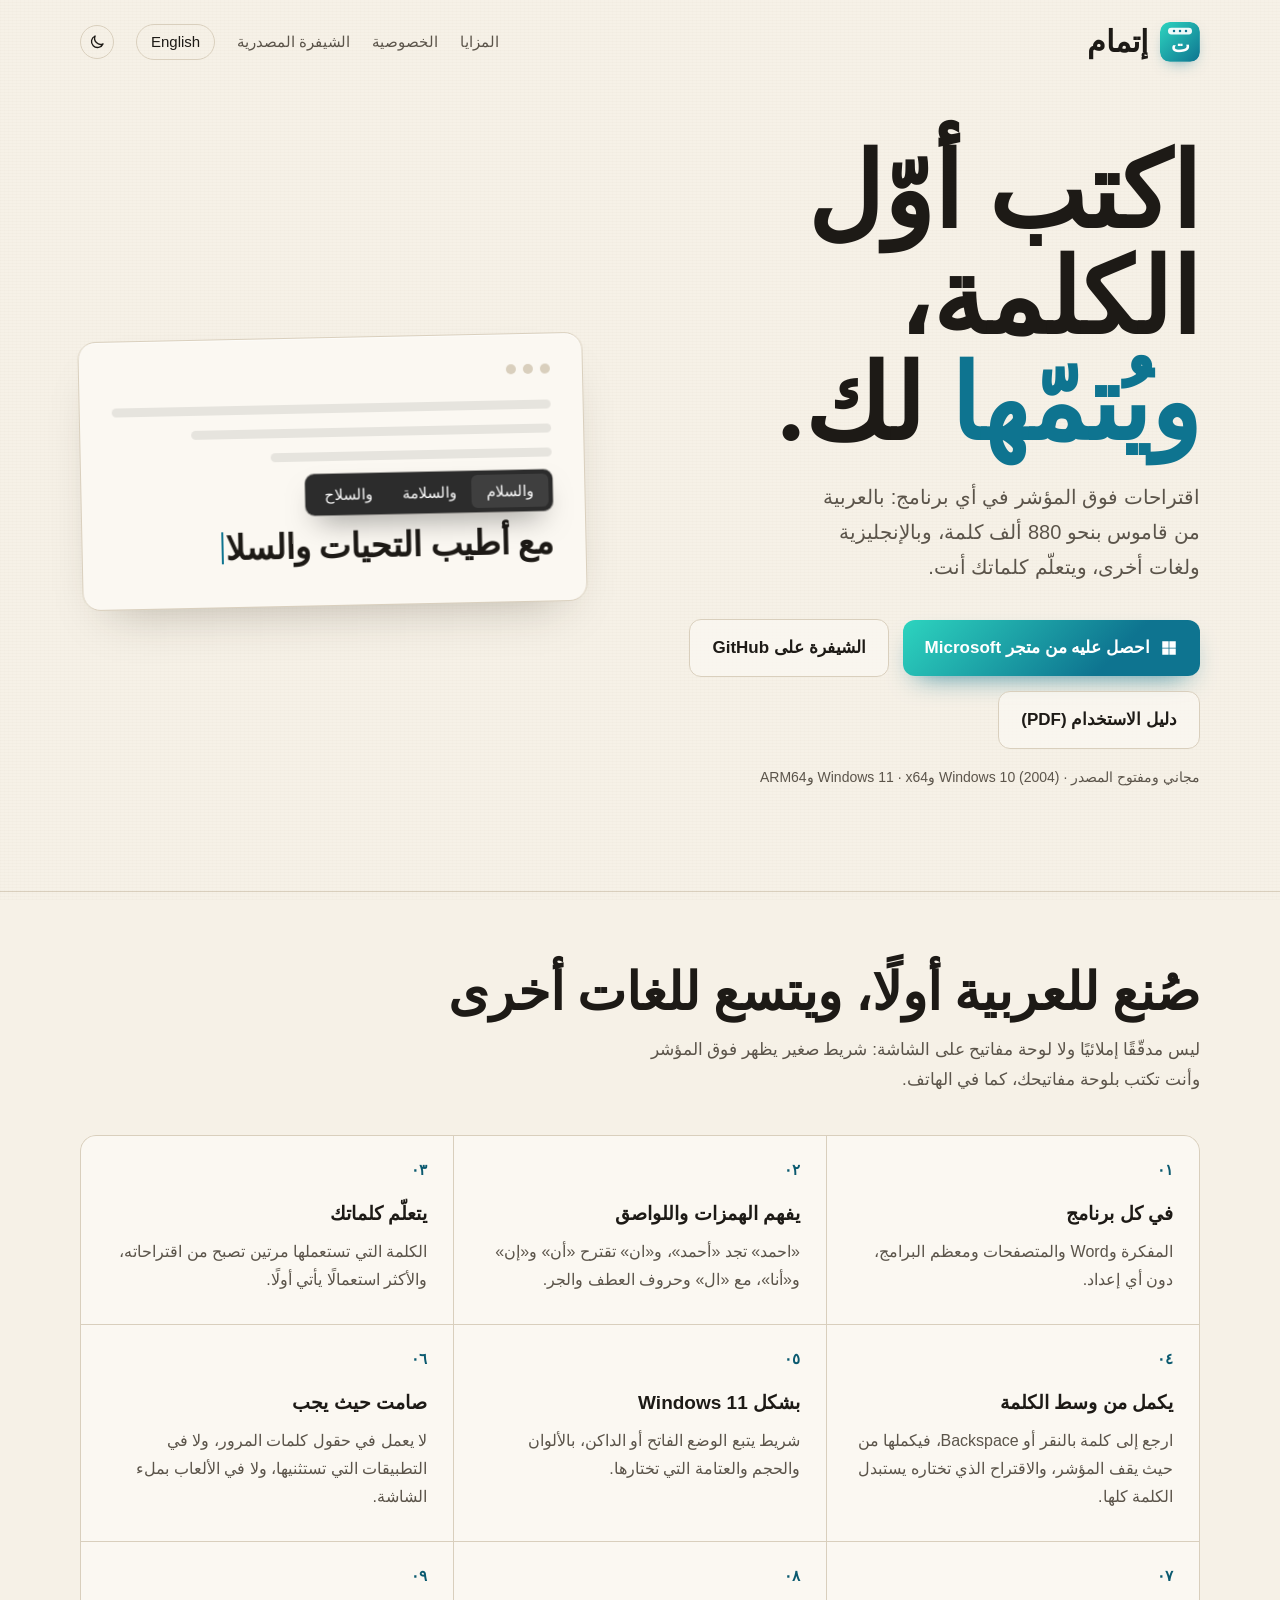
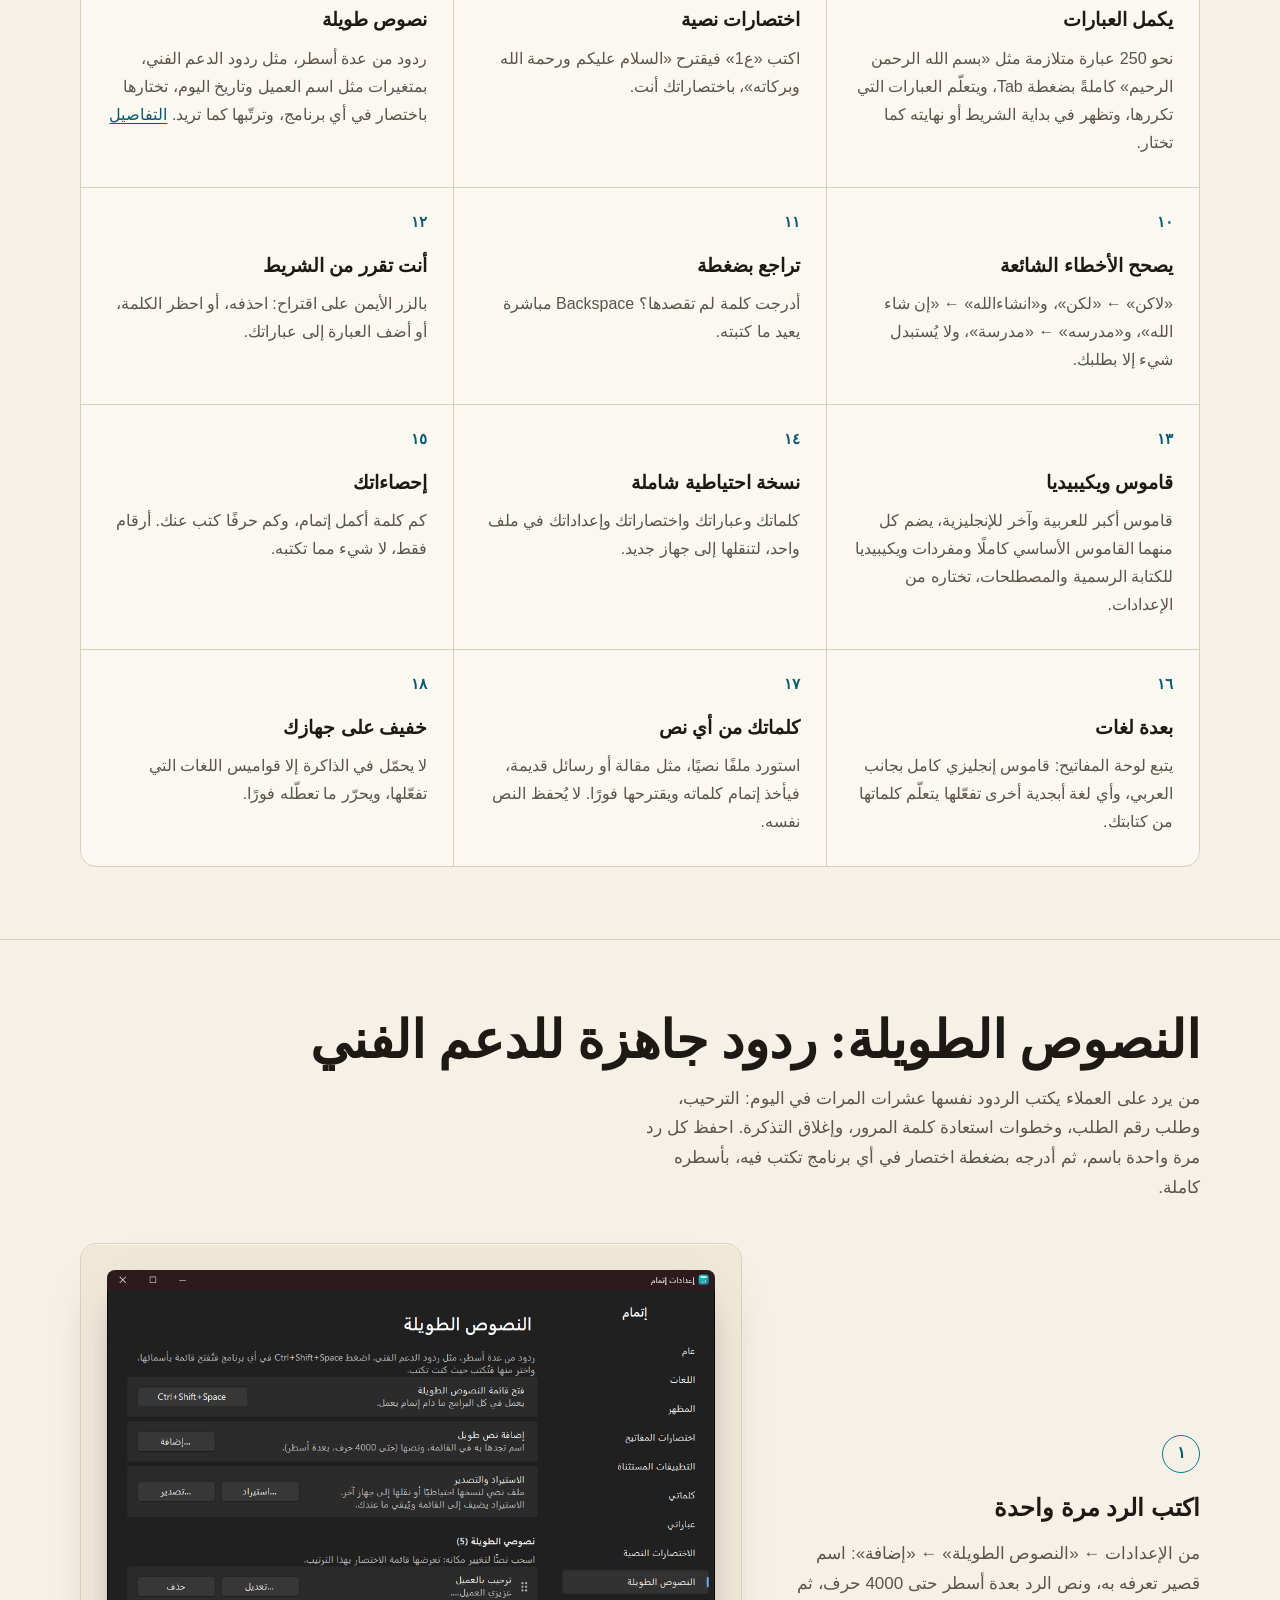
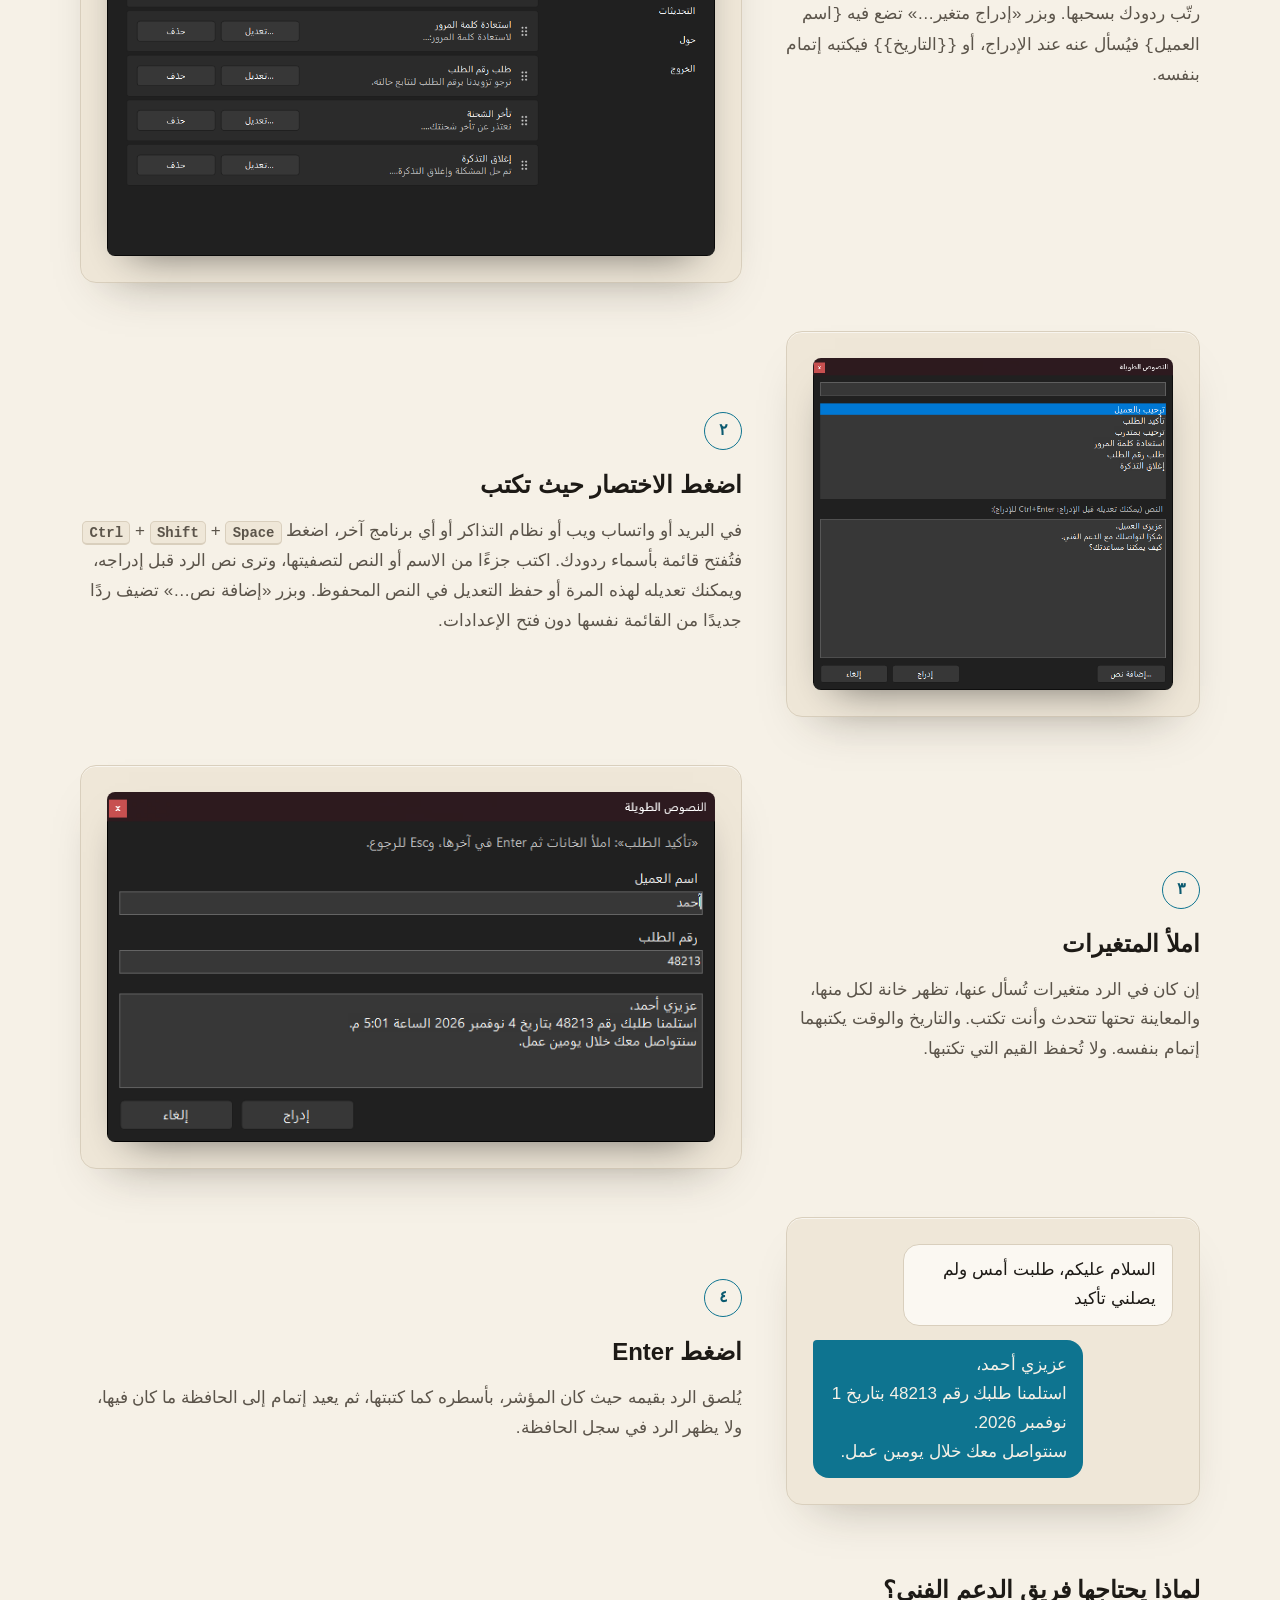
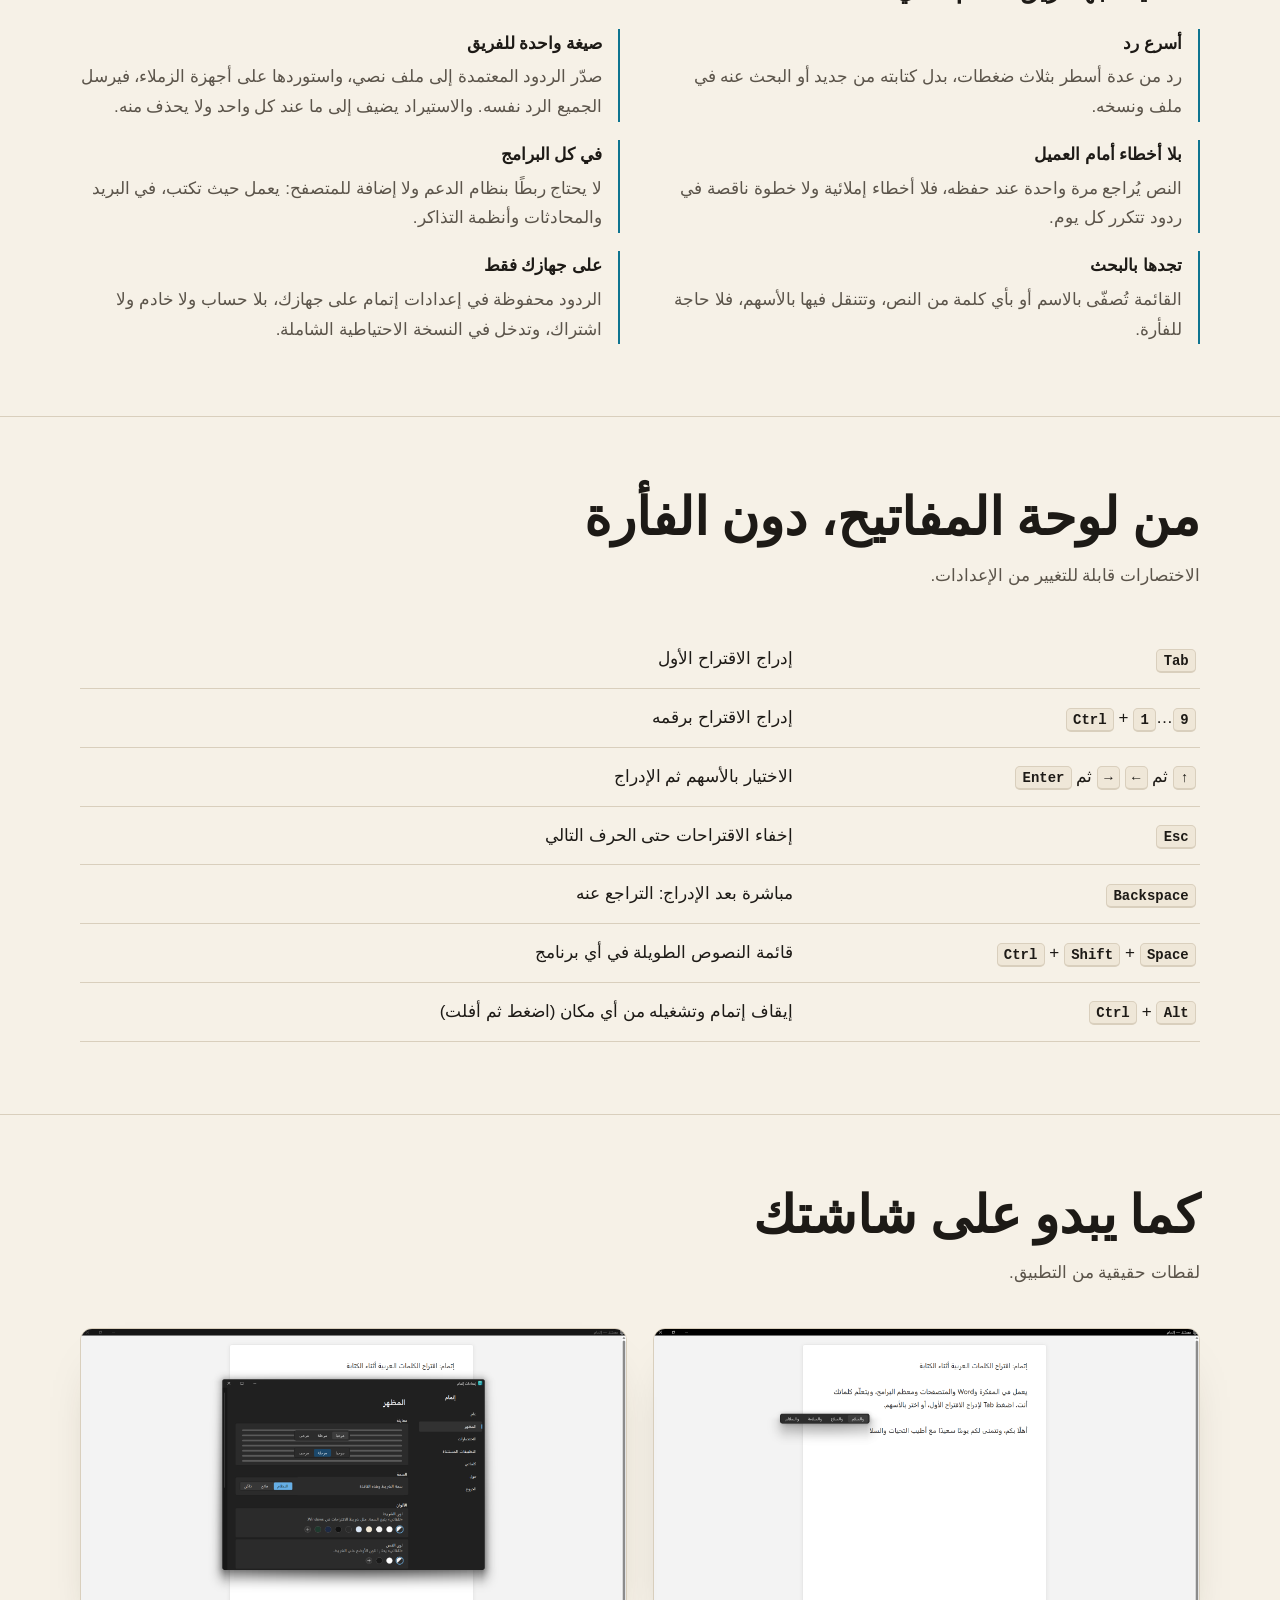
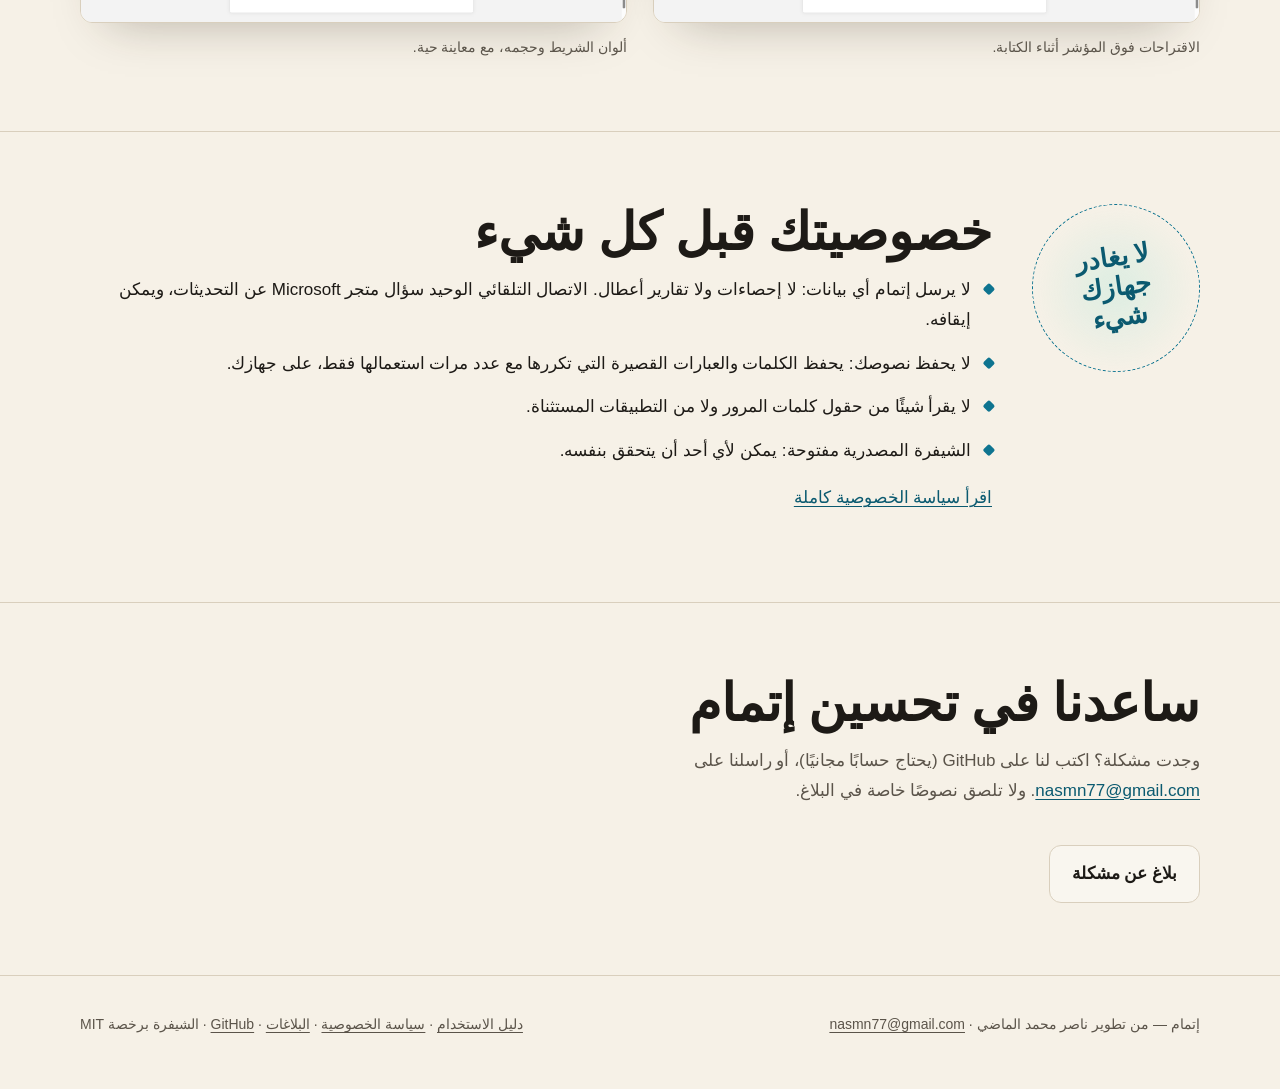
==== site/index.html @ 5a7dd125 "feat(app): a "Rate and review" button on the Updates and About pages One button opens the Store's ow" ====
<!doctype html>
<html lang="ar" dir="rtl">
<head>
<meta charset="utf-8">
<meta name="viewport" content="width=device-width, initial-scale=1">
<title>إتمام — اقتراح الكلمات أثناء الكتابة بالعربية والإنجليزية</title>
<meta name="description" content="إتمام يقترح الكلمات فوق المؤشر أثناء الكتابة في أي برنامج على Windows، بالعربية والإنجليزية ولغات أخرى. مجاني، لا يرسل بياناتك، ومفتوح المصدر.">
<meta name="color-scheme" content="light dark">
<meta name="referrer" content="no-referrer">
<link rel="icon" href="assets/icon.svg" type="image/svg+xml">
<link rel="alternate" hreflang="en" href="en/">
<link rel="stylesheet" href="assets/style.css">
<script>try{var t=localStorage.getItem("theme");if(t==="light"||t==="dark")document.documentElement.dataset.theme=t}catch(e){}</script>
<script src="assets/theme.js" defer></script>
</head>
<body>

<header class="wrap top">
  <a class="brand" href="./"><img src="assets/icon.svg" alt=""><b>إتمام</b></a>
  <nav aria-label="الأقسام">
    <a href="#features">المزايا</a>
    <a href="#privacy">الخصوصية</a>
    <a href="https://github.com/nasmn77/Itmam">الشيفرة المصدرية</a>
    <a class="lang" href="en/" hreflang="en" lang="en">English</a>
    <button class="theme-toggle" type="button" data-theme-toggle><svg class="sun" viewBox="0 0 24 24" aria-hidden="true"><circle cx="12" cy="12" r="4.5" fill="none" stroke="currentColor" stroke-width="1.8"/><path stroke="currentColor" stroke-width="1.8" stroke-linecap="round" d="M12 2.5v2M12 19.5v2M2.5 12h2M19.5 12h2M5.3 5.3l1.4 1.4M17.3 17.3l1.4 1.4M5.3 18.7l1.4-1.4M17.3 6.7l1.4-1.4"/></svg><svg class="moon" viewBox="0 0 24 24" aria-hidden="true"><path fill="none" stroke="currentColor" stroke-width="1.8" stroke-linejoin="round" d="M20 14.5A8 8 0 0 1 9.5 4a8 8 0 1 0 10.5 10.5z"/></svg></button>
  </nav>
</header>

<main>
  <div class="wrap hero">
    <div>
      <h1 class="reveal d1">اكتب أوّل الكلمة،<br><em>ويُتمّها</em> لك.</h1>
      <p class="lede reveal d2">اقتراحات فوق المؤشر في أي برنامج: بالعربية من قاموس بنحو 880 ألف كلمة، وبالإنجليزية ولغات أخرى، ويتعلّم كلماتك أنت.</p>
      <div class="actions reveal d3">
        <a class="btn primary" href="https://apps.microsoft.com/detail/9P08F7KGRJB0" target="_blank" rel="noopener">
          <svg viewBox="0 0 24 24" aria-hidden="true"><path fill="currentColor" d="M3 3h8.5v8.5H3zm9.5 0H21v8.5h-8.5zM3 12.5h8.5V21H3zm9.5 0H21V21h-8.5z"/></svg>
          احصل عليه من متجر Microsoft
        </a>
        <a class="btn ghost" href="https://github.com/nasmn77/Itmam" target="_blank" rel="noopener">الشيفرة على GitHub</a>
        <a class="btn ghost" href="assets/guide/itmam-guide-ar.pdf" target="_blank" rel="noopener">دليل الاستخدام (PDF)</a>
      </div>
      <p class="note reveal d4">مجاني ومفتوح المصدر · Windows 10 (2004) وWindows 11 · x64 وARM64</p>
    </div>

    <div class="demo reveal d2" data-demo aria-hidden="true">
      <div class="demo-head"><i></i><i></i><i></i></div>
      <div class="demo-lines"><span></span><span></span><span></span></div>
      <div class="demo-text">
        <div class="bar"></div>
        <span class="typed"></span><span class="caret"></span>
      </div>
      <span class="key">Tab</span>
    </div>
  </div>

  <section id="features">
    <div class="wrap">
      <h2>صُنع للعربية أولًا، ويتسع للغات أخرى</h2>
      <p class="section-lede">ليس مدقّقًا إملائيًا ولا لوحة مفاتيح على الشاشة: شريط صغير يظهر فوق المؤشر وأنت تكتب بلوحة مفاتيحك، كما في الهاتف.</p>
      <div class="features">
        <div class="feature"><span class="num">٠١</span><h3>في كل برنامج</h3><p>المفكرة وWord والمتصفحات ومعظم البرامج، دون أي إعداد.</p></div>
        <div class="feature"><span class="num">٠٢</span><h3>يفهم الهمزات واللواصق</h3><p>«احمد» تجد «أحمد»، و«ان» تقترح «أن» و«إن» و«أنا»، مع «ال» وحروف العطف والجر.</p></div>
        <div class="feature"><span class="num">٠٣</span><h3>يتعلّم كلماتك</h3><p>الكلمة التي تستعملها مرتين تصبح من اقتراحاته، والأكثر استعمالًا يأتي أولًا.</p></div>
        <div class="feature"><span class="num">٠٤</span><h3>يكمل من وسط الكلمة</h3><p>ارجع إلى كلمة بالنقر أو Backspace، فيكملها من حيث يقف المؤشر، والاقتراح الذي تختاره يستبدل الكلمة كلها.</p></div>
        <div class="feature"><span class="num">٠٥</span><h3>بشكل Windows 11</h3><p>شريط يتبع الوضع الفاتح أو الداكن، بالألوان والحجم والعتامة التي تختارها.</p></div>
        <div class="feature"><span class="num">٠٦</span><h3>صامت حيث يجب</h3><p>لا يعمل في حقول كلمات المرور، ولا في التطبيقات التي تستثنيها، ولا في الألعاب بملء الشاشة.</p></div>
        <div class="feature"><span class="num">٠٧</span><h3>يكمل العبارات</h3><p>نحو 250 عبارة متلازمة مثل «بسم الله الرحمن الرحيم» كاملةً بضغطة Tab، ويتعلّم العبارات التي تكررها، وتظهر في بداية الشريط أو نهايته كما تختار.</p></div>
        <div class="feature"><span class="num">٠٨</span><h3>اختصارات نصية</h3><p>اكتب «ع1» فيقترح «السلام عليكم ورحمة الله وبركاته»، باختصاراتك أنت.</p></div>
        <div class="feature"><span class="num">٠٩</span><h3>نصوص طويلة</h3><p>ردود من عدة أسطر، مثل ردود الدعم الفني، بمتغيرات مثل اسم العميل وتاريخ اليوم، تختارها باختصار في أي برنامج، وترتّبها كما تريد. <a href="#long-phrases">التفاصيل</a></p></div>
        <div class="feature"><span class="num">١٠</span><h3>يصحح الأخطاء الشائعة</h3><p>«لاكن» ← «لكن»، و«انشاءالله» ← «إن شاء الله»، و«مدرسه» ← «مدرسة»، ولا يُستبدل شيء إلا بطلبك.</p></div>
        <div class="feature"><span class="num">١١</span><h3>تراجع بضغطة</h3><p>أدرجت كلمة لم تقصدها؟ Backspace مباشرة يعيد ما كتبته.</p></div>
        <div class="feature"><span class="num">١٢</span><h3>أنت تقرر من الشريط</h3><p>بالزر الأيمن على اقتراح: احذفه، أو احظر الكلمة، أو أضف العبارة إلى عباراتك.</p></div>
        <div class="feature"><span class="num">١٣</span><h3>قاموس ويكيبيديا</h3><p>قاموس أكبر للعربية وآخر للإنجليزية، يضم كل منهما القاموس الأساسي كاملًا ومفردات ويكيبيديا للكتابة الرسمية والمصطلحات، تختاره من الإعدادات.</p></div>
        <div class="feature"><span class="num">١٤</span><h3>نسخة احتياطية شاملة</h3><p>كلماتك وعباراتك واختصاراتك وإعداداتك في ملف واحد، لتنقلها إلى جهاز جديد.</p></div>
        <div class="feature"><span class="num">١٥</span><h3>إحصاءاتك</h3><p>كم كلمة أكمل إتمام، وكم حرفًا كتب عنك. أرقام فقط، لا شيء مما تكتبه.</p></div>
        <div class="feature"><span class="num">١٦</span><h3>بعدة لغات</h3><p>يتبع لوحة المفاتيح: قاموس إنجليزي كامل بجانب العربي، وأي لغة أبجدية أخرى تفعّلها يتعلّم كلماتها من كتابتك.</p></div>
        <div class="feature"><span class="num">١٧</span><h3>كلماتك من أي نص</h3><p>استورد ملفًا نصيًا، مثل مقالة أو رسائل قديمة، فيأخذ إتمام كلماته ويقترحها فورًا. لا يُحفظ النص نفسه.</p></div>
        <div class="feature"><span class="num">١٨</span><h3>خفيف على جهازك</h3><p>لا يحمّل في الذاكرة إلا قواميس اللغات التي تفعّلها، ويحرّر ما تعطّله فورًا.</p></div>
      </div>
    </div>
  </section>

  <section id="long-phrases">
    <div class="wrap">
      <h2>النصوص الطويلة: ردود جاهزة للدعم الفني</h2>
      <p class="section-lede">من يرد على العملاء يكتب الردود نفسها عشرات المرات في اليوم: الترحيب، وطلب رقم الطلب، وخطوات استعادة كلمة المرور، وإغلاق التذكرة. احفظ كل رد مرة واحدة باسم، ثم أدرجه بضغطة اختصار في أي برنامج تكتب فيه، بأسطره كاملة.</p>

      <ol class="lp-steps">
        <li class="lp-step">
          <a class="lp-visual" href="assets/shots/ar-longphrases-settings.png"><img src="assets/shots/ar-longphrases-settings.png" alt="صفحة النصوص الطويلة في إعدادات إتمام، وفيها خمسة ردود للدعم الفني" loading="lazy" width="926" height="893"></a>
          <div class="lp-text">
            <span class="num">١</span>
            <h3>اكتب الرد مرة واحدة</h3>
            <p>من الإعدادات ← «النصوص الطويلة» ← «إضافة»: اسم قصير تعرفه به، ونص الرد بعدة أسطر حتى 4000 حرف، ثم رتّب ردودك بسحبها. وبزر «إدراج متغير…» تضع فيه <code>{اسم العميل}</code> فيُسأل عنه عند الإدراج، أو <code>{{التاريخ}}</code> فيكتبه إتمام بنفسه.</p>
          </div>
        </li>
        <li class="lp-step">
          <a class="lp-visual" href="assets/shots/ar-longphrases-list.png"><img src="assets/shots/ar-longphrases-list.png" alt="قائمة النصوص الطويلة مع خانة البحث ونص الرد المختار قابلًا للتعديل، وأزرار إضافة نص وإدراج وإلغاء" loading="lazy" width="642" height="592"></a>
          <div class="lp-text">
            <span class="num">٢</span>
            <h3>اضغط الاختصار حيث تكتب</h3>
            <p>في البريد أو واتساب ويب أو نظام التذاكر أو أي برنامج آخر، اضغط <kbd>Ctrl</kbd> + <kbd>Shift</kbd> + <kbd>Space</kbd> فتُفتح قائمة بأسماء ردودك. اكتب جزءًا من الاسم أو النص لتصفيتها، وترى نص الرد قبل إدراجه، ويمكنك تعديله لهذه المرة أو حفظ التعديل في النص المحفوظ. وبزر «إضافة نص…» تضيف ردًا جديدًا من القائمة نفسها دون فتح الإعدادات.</p>
          </div>
        </li>
        <li class="lp-step">
          <a class="lp-visual" href="assets/shots/ar-longphrases-fill.png"><img src="assets/shots/ar-longphrases-fill.png" alt="خانات متغيرات الرد: اسم العميل ورقم الطلب، مع معاينة الرد بعد ملئها" loading="lazy" width="642" height="370"></a>
          <div class="lp-text">
            <span class="num">٣</span>
            <h3>املأ المتغيرات</h3>
            <p>إن كان في الرد متغيرات تُسأل عنها، تظهر خانة لكل منها، والمعاينة تحتها تتحدث وأنت تكتب. والتاريخ والوقت يكتبهما إتمام بنفسه. ولا تُحفظ القيم التي تكتبها.</p>
          </div>
        </li>
        <li class="lp-step">
          <div class="lp-visual lp-chat" aria-label="مثال: رد تأكيد الطلب بعد إدراجه في محادثة مع عميل" role="img">
            <div class="msg them">السلام عليكم، طلبت أمس ولم يصلني تأكيد</div>
            <div class="msg me">عزيزي أحمد،<br>استلمنا طلبك رقم 48213 بتاريخ 1 نوفمبر 2026.<br>سنتواصل معك خلال يومين عمل.</div>
          </div>
          <div class="lp-text">
            <span class="num">٤</span>
            <h3>اضغط Enter</h3>
            <p>يُلصق الرد بقيمه حيث كان المؤشر، بأسطره كما كتبتها، ثم يعيد إتمام إلى الحافظة ما كان فيها، ولا يظهر الرد في سجل الحافظة.</p>
          </div>
        </li>
      </ol>

      <h3 class="lp-subhead">لماذا يحتاجها فريق الدعم الفني؟</h3>
      <ul class="lp-benefits">
        <li><b>أسرع رد</b>رد من عدة أسطر بثلاث ضغطات، بدل كتابته من جديد أو البحث عنه في ملف ونسخه.</li>
        <li><b>صيغة واحدة للفريق</b>صدّر الردود المعتمدة إلى ملف نصي، واستوردها على أجهزة الزملاء، فيرسل الجميع الرد نفسه. والاستيراد يضيف إلى ما عند كل واحد ولا يحذف منه.</li>
        <li><b>بلا أخطاء أمام العميل</b>النص يُراجع مرة واحدة عند حفظه، فلا أخطاء إملائية ولا خطوة ناقصة في ردود تتكرر كل يوم.</li>
        <li><b>في كل البرامج</b>لا يحتاج ربطًا بنظام الدعم ولا إضافة للمتصفح: يعمل حيث تكتب، في البريد والمحادثات وأنظمة التذاكر.</li>
        <li><b>تجدها بالبحث</b>القائمة تُصفّى بالاسم أو بأي كلمة من النص، وتتنقل فيها بالأسهم، فلا حاجة للفأرة.</li>
        <li><b>على جهازك فقط</b>الردود محفوظة في إعدادات إتمام على جهازك، بلا حساب ولا خادم ولا اشتراك، وتدخل في النسخة الاحتياطية الشاملة.</li>
      </ul>
    </div>
  </section>

  <section>
    <div class="wrap">
      <h2>من لوحة المفاتيح، دون الفأرة</h2>
      <p class="section-lede">الاختصارات قابلة للتغيير من الإعدادات.</p>
      <table class="keys">
        <tr><td><kbd>Tab</kbd></td><td>إدراج الاقتراح الأول</td></tr>
        <tr><td><kbd>Ctrl</kbd> + <kbd>1</kbd>…<kbd>9</kbd></td><td>إدراج الاقتراح برقمه</td></tr>
        <tr><td><kbd>↑</kbd> ثم <kbd>←</kbd> <kbd>→</kbd> ثم <kbd>Enter</kbd></td><td>الاختيار بالأسهم ثم الإدراج</td></tr>
        <tr><td><kbd>Esc</kbd></td><td>إخفاء الاقتراحات حتى الحرف التالي</td></tr>
        <tr><td><kbd>Backspace</kbd></td><td>مباشرة بعد الإدراج: التراجع عنه</td></tr>
        <tr><td><kbd>Ctrl</kbd> + <kbd>Shift</kbd> + <kbd>Space</kbd></td><td>قائمة النصوص الطويلة في أي برنامج</td></tr>
        <tr><td><kbd>Ctrl</kbd> + <kbd>Alt</kbd></td><td>إيقاف إتمام وتشغيله من أي مكان (اضغط ثم أفلت)</td></tr>
      </table>
    </div>
  </section>

  <section>
    <div class="wrap">
      <h2>كما يبدو على شاشتك</h2>
      <p class="section-lede">لقطات حقيقية من التطبيق.</p>
      <div class="shots">
        <figure><img src="assets/shots/ar-suggestions.png" alt="شريط الاقتراحات فوق المؤشر في محرر نصوص" loading="lazy" width="1920" height="1032"><figcaption>الاقتراحات فوق المؤشر أثناء الكتابة.</figcaption></figure>
        <figure><img src="assets/shots/ar-appearance.png" alt="صفحة المظهر في إعدادات إتمام" loading="lazy" width="1920" height="1032"><figcaption>ألوان الشريط وحجمه، مع معاينة حية.</figcaption></figure>
      </div>
    </div>
  </section>

  <section id="privacy">
    <div class="wrap privacy-band">
      <div class="seal">لا يغادر<br>جهازك شيء</div>
      <div>
        <h2>خصوصيتك قبل كل شيء</h2>
        <ul class="checks">
          <li>لا يرسل إتمام أي بيانات: لا إحصاءات ولا تقارير أعطال. الاتصال التلقائي الوحيد سؤال متجر Microsoft عن التحديثات، ويمكن إيقافه.</li>
          <li>لا يحفظ نصوصك: يحفظ الكلمات والعبارات القصيرة التي تكررها مع عدد مرات استعمالها فقط، على جهازك.</li>
          <li>لا يقرأ شيئًا من حقول كلمات المرور ولا من التطبيقات المستثناة.</li>
          <li>الشيفرة المصدرية مفتوحة: يمكن لأي أحد أن يتحقق بنفسه.</li>
        </ul>
        <p><a href="privacy.html">اقرأ سياسة الخصوصية كاملة</a></p>
      </div>
    </div>
  </section>
  <section id="feedback">
    <div class="wrap">
      <h2>ساعدنا في تحسين إتمام</h2>
      <p class="section-lede">وجدت مشكلة؟ اكتب لنا على GitHub (يحتاج حسابًا مجانيًا)، أو راسلنا على <a href="mailto:nasmn77@gmail.com">nasmn77@gmail.com</a>. ولا تلصق نصوصًا خاصة في البلاغ.</p>
      <div class="actions">
        <a class="btn ghost" href="https://github.com/nasmn77/Itmam/issues/new?template=bug.yml" target="_blank" rel="noopener">بلاغ عن مشكلة</a>
      </div>
    </div>
  </section>

</main>

<footer>
  <div class="wrap">
    <span>إتمام — من تطوير ناصر محمد الماضي · <a href="mailto:nasmn77@gmail.com">nasmn77@gmail.com</a></span>
    <span><a href="assets/guide/itmam-guide-ar.pdf">دليل الاستخدام</a> · <a href="privacy.html">سياسة الخصوصية</a> · <a href="https://github.com/nasmn77/Itmam/issues">البلاغات</a> · <a href="https://github.com/nasmn77/Itmam">GitHub</a> · الشيفرة برخصة MIT</span>
  </div>
</footer>

<script src="assets/demo.js" defer></script>
<a class="to-top" href="#" aria-label="العودة إلى أعلى الصفحة" title="العودة إلى أعلى الصفحة"><svg viewBox="0 0 24 24" aria-hidden="true"><path fill="none" stroke="currentColor" stroke-width="2" stroke-linecap="round" stroke-linejoin="round" d="M12 19V5M5.5 11.5 12 5l6.5 6.5"/></svg></a>
<script src="assets/top.js" defer></script>
</body>
</html>
---- site/assets/style.css ----
/* Itmam website. No web fonts, no external requests, no cookies: the fonts are the ones Windows
   (and other systems) already have. Arabic-first: logical properties everywhere, so the same CSS
   serves the RTL Arabic pages and the LTR English pages. */

:root {
  --paper: #f6f1e7;
  --paper-2: #efe7d8;
  --ink: #1d1a16;
  --ink-soft: #5b544a;
  --rule: #d9cfbd;
  --teal: #0e7490;
  --teal-bright: #2dd4bf;
  --teal-ink: #0b5a70;
  --bar: #2c2c2c;
  --bar-text: #fff;
  --bar-pick: rgba(255, 255, 255, .09);
  --card: #fbf8f2;
  --shadow: 0 1px 0 rgba(255, 255, 255, .6) inset, 0 24px 48px -28px rgba(46, 36, 20, .35);

  --display: "Sakkal Majalla", "Arabic Typesetting", "Geeza Pro", "Noto Naskh Arabic", "Traditional Arabic", serif;
  --body: "Segoe UI Variable Text", "Segoe UI", "Noto Sans Arabic", "Geeza Pro", Tahoma, sans-serif;
  --latin-display: "Sitka Heading", "Sitka Text", Georgia, "Times New Roman", serif;
  --mono: "Cascadia Mono", Consolas, "Courier New", monospace;
}

/* Dark: the system's choice unless the visitor picked light with the theme button, or picked dark. */
@media (prefers-color-scheme: dark) {
  :root:not([data-theme="light"]) {
    --paper: #12100d;
    --paper-2: #1a1713;
    --ink: #f1eadc;
    --ink-soft: #b3aa9b;
    --rule: #34302a;
    --teal: #2dd4bf;
    --teal-ink: #5eead4;
    --card: #1c1915;
    --shadow: 0 0 0 1px rgba(255, 255, 255, .04), 0 28px 60px -30px rgba(0, 0, 0, .9);
  }
}

:root[data-theme="dark"] {
  --paper: #12100d;
  --paper-2: #1a1713;
  --ink: #f1eadc;
  --ink-soft: #b3aa9b;
  --rule: #34302a;
  --teal: #2dd4bf;
  --teal-ink: #5eead4;
  --card: #1c1915;
  --shadow: 0 0 0 1px rgba(255, 255, 255, .04), 0 28px 60px -30px rgba(0, 0, 0, .9);
}

* { box-sizing: border-box; }

html { -webkit-text-size-adjust: 100%; scroll-behavior: smooth; }

body {
  margin: 0;
  background:
    radial-gradient(1200px 520px at 85% -10%, color-mix(in srgb, var(--teal-bright) 14%, transparent), transparent 70%),
    radial-gradient(900px 500px at -10% 110%, color-mix(in srgb, var(--teal) 10%, transparent), transparent 70%),
    var(--paper);
  color: var(--ink);
  font: 17px/1.75 var(--body);
  min-height: 100vh;
}

/* Paper grain, drawn with gradients (no image request). */
body::before {
  content: "";
  position: fixed;
  inset: 0;
  pointer-events: none;
  opacity: .5;
  background-image:
    repeating-linear-gradient(0deg, rgba(120, 100, 70, .035) 0 1px, transparent 1px 3px),
    repeating-linear-gradient(90deg, rgba(120, 100, 70, .025) 0 1px, transparent 1px 4px);
  mix-blend-mode: multiply;
}

@media (prefers-color-scheme: dark) { :root:not([data-theme="light"]) body::before { opacity: .25; mix-blend-mode: screen; } }
:root[data-theme="dark"] body::before { opacity: .25; mix-blend-mode: screen; }

a { color: var(--teal-ink); text-underline-offset: .2em; text-decoration-thickness: 1px; }
a:hover { text-decoration-thickness: 2px; }
:focus-visible { outline: 2px solid var(--teal); outline-offset: 3px; border-radius: 4px; }

.wrap { width: min(1120px, 100% - 40px); margin-inline: auto; position: relative; }

/* ---------- header ---------- */

.top {
  display: flex;
  align-items: center;
  justify-content: space-between;
  gap: 16px;
  padding-block: 22px;
}

.brand { display: flex; align-items: center; gap: 12px; color: inherit; text-decoration: none; }
.brand img { width: 40px; height: 40px; border-radius: 10px; box-shadow: 0 6px 16px -8px rgba(14, 116, 144, .7); }
.brand b { font: 700 30px/1 var(--display); letter-spacing: 0; }
:lang(en) .brand b { font: 600 22px/1 var(--latin-display); }

.top nav { display: flex; gap: 22px; align-items: center; font-size: 15px; }
.top nav a { color: var(--ink-soft); text-decoration: none; }
.top nav a:hover { color: var(--ink); }
.theme-toggle {
  display: inline-grid;
  place-items: center;
  width: 34px;
  height: 34px;
  padding: 0;
  border: 1px solid var(--rule);
  border-radius: 999px;
  background: transparent;
  color: var(--ink);
  cursor: pointer;
}
.theme-toggle:hover { background: var(--paper-2); }
.theme-toggle:focus-visible { outline: 2px solid var(--teal); outline-offset: 2px; }
.theme-toggle svg { width: 18px; height: 18px; }
/* The icon shows the mode a click switches to: a moon in light mode, a sun in dark mode. */
.theme-toggle .sun { display: none; }
@media (prefers-color-scheme: dark) {
  :root:not([data-theme="light"]) .theme-toggle .sun { display: block; }
  :root:not([data-theme="light"]) .theme-toggle .moon { display: none; }
}
:root[data-theme="dark"] .theme-toggle .sun { display: block; }
:root[data-theme="dark"] .theme-toggle .moon { display: none; }

.top nav .lang {
  border: 1px solid var(--rule);
  border-radius: 999px;
  padding: 4px 14px;
  color: var(--ink);
}

/* ---------- hero ---------- */

.hero {
  display: grid;
  grid-template-columns: 1.05fr .95fr;
  gap: 56px;
  align-items: center;
  padding-block: 56px 88px;
}

.eyebrow {
  display: inline-flex;
  align-items: center;
  gap: 10px;
  color: var(--teal-ink);
  font-size: 14px;
  letter-spacing: .02em;
  margin: 0 0 18px;
}
.eyebrow::before { content: ""; width: 28px; height: 1px; background: currentColor; }

h1 {
  font: 700 clamp(56px, 8.5vw, 104px)/1.02 var(--display);
  margin: 0 0 22px;
  letter-spacing: 0;
}
:lang(en) h1 { font: 600 clamp(44px, 6.4vw, 78px)/1.04 var(--latin-display); letter-spacing: -.01em; }
h1 em { font-style: normal; color: var(--teal); }

.lede { font-size: 20px; color: var(--ink-soft); max-width: 34ch; margin: 0 0 34px; }

.actions { display: flex; flex-wrap: wrap; gap: 14px; align-items: center; }

.btn {
  display: inline-flex;
  align-items: center;
  gap: 10px;
  padding: 13px 22px;
  border-radius: 12px;
  font-weight: 600;
  text-decoration: none;
  transition: transform .15s ease, box-shadow .2s ease, background .2s ease;
}
.btn:hover { transform: translateY(-1px); }
.btn.primary {
  color: #fff;
  background: linear-gradient(135deg, var(--teal-bright), #0e7490 70%);
  box-shadow: 0 12px 28px -14px rgba(14, 116, 144, .9);
}
.btn.ghost { color: var(--ink); border: 1px solid var(--rule); background: color-mix(in srgb, var(--card) 70%, transparent); }
.btn svg { width: 18px; height: 18px; flex: none; }

.note { margin-top: 16px; font-size: 14px; color: var(--ink-soft); }

/* ---------- the live demo ---------- */

.demo {
  position: relative;
  background: var(--card);
  border: 1px solid var(--rule);
  border-radius: 18px;
  box-shadow: var(--shadow);
  padding: 30px 32px 36px;
  transform: rotate(-1.2deg);
}
:lang(en) .demo { transform: rotate(1.2deg); }

.demo-head { display: flex; gap: 7px; margin-bottom: 26px; }
.demo-head i { width: 10px; height: 10px; border-radius: 50%; background: var(--rule); }

.demo-lines span {
  display: block;
  height: 9px;
  margin-bottom: 15px;
  border-radius: 5px;
  background: color-mix(in srgb, var(--ink) 9%, transparent);
}
.demo-lines span:nth-child(2) { width: 82%; }
.demo-lines span:nth-child(3) { width: 64%; }

.demo-text {
  position: relative;
  margin-top: 64px;
  font: 600 34px/1.3 var(--display);
  direction: rtl;
  text-align: right;
  min-height: 1.3em;
  white-space: nowrap;
}
.typed { color: var(--ink); }
.caret {
  display: inline-block;
  width: 2px;
  height: .95em;
  margin-inline-start: 2px;
  vertical-align: -.12em;
  background: var(--teal);
  animation: blink 1.05s steps(1) infinite;
}
@keyframes blink { 50% { opacity: 0; } }

/* The suggestion bar: same proportions as the app (no dividers, first item softly highlighted). */
.bar {
  position: absolute;
  inset-block-end: calc(100% + 10px);
  inset-inline-start: 0;
  display: flex;
  direction: rtl;
  padding: 4px;
  border-radius: 9px;
  background: var(--bar);
  box-shadow: 0 0 0 1px rgba(0, 0, 0, .35), 0 14px 30px -12px rgba(0, 0, 0, .55);
  font: 15px/1 var(--body);
  color: var(--bar-text);
  opacity: 0;
  transform: translateY(6px) scale(.98);
  transition: opacity .18s ease, transform .18s ease;
}
.bar.show { opacity: 1; transform: none; }
.bar span { padding: 9px 15px; border-radius: 6px; }
.bar span:first-child { background: var(--bar-pick); }
.bar span.picked { background: color-mix(in srgb, var(--teal-bright) 45%, transparent); }

.key {
  position: absolute;
  inset-block-end: 14px;
  inset-inline-end: 18px;
  font: 600 13px/1 var(--mono);
  color: var(--ink-soft);
  border: 1px solid var(--rule);
  border-block-end-width: 3px;
  border-radius: 7px;
  padding: 7px 10px;
  opacity: 0;
  transition: opacity .15s ease, transform .1s ease;
}
.key.on { opacity: 1; transform: translateY(2px); border-block-end-width: 1px; }

/* ---------- sections ---------- */

section { padding-block: 72px; border-top: 1px solid var(--rule); }

h2 {
  font: 700 clamp(36px, 4.6vw, 52px)/1.1 var(--display);
  margin: 0 0 14px;
}
:lang(en) h2 { font: 600 clamp(30px, 3.6vw, 40px)/1.15 var(--latin-display); }
.section-lede { color: var(--ink-soft); max-width: 60ch; margin: 0 0 40px; }

.features {
  display: grid;
  grid-template-columns: repeat(3, 1fr);
  gap: 1px;
  background: var(--rule);
  border: 1px solid var(--rule);
  border-radius: 16px;
  overflow: hidden;
}
.feature { background: var(--card); padding: 28px 26px 30px; }
.feature .num {
  font: 700 15px/1 var(--mono);
  color: var(--teal-ink);
  display: block;
  margin-bottom: 18px;
}
.feature h3 { font-size: 19px; margin: 0 0 8px; }
.feature p { margin: 0; color: var(--ink-soft); font-size: 16px; }

kbd {
  font: 600 .82em/1 var(--mono);
  border: 1px solid var(--rule);
  border-block-end-width: 2px;
  border-radius: 5px;
  padding: .18em .45em;
  background: var(--paper-2);
  white-space: nowrap;
}

/* privacy band */
.privacy-band {
  display: grid;
  grid-template-columns: auto 1fr;
  gap: 40px;
  align-items: start;
}
.seal {
  width: 168px;
  height: 168px;
  border-radius: 50%;
  display: grid;
  place-items: center;
  text-align: center;
  border: 1.5px dashed var(--teal);
  color: var(--teal-ink);
  font: 700 26px/1.15 var(--display);
  padding: 18px;
  transform: rotate(-8deg);
  background: radial-gradient(circle, color-mix(in srgb, var(--teal-bright) 12%, transparent), transparent 70%);
}
:lang(en) .seal { font: 600 18px/1.2 var(--latin-display); transform: rotate(8deg); }
.checks { list-style: none; margin: 0; padding: 0; display: grid; gap: 14px; }
.checks li { display: flex; gap: 12px; align-items: baseline; }
.checks li::before {
  content: "";
  flex: none;
  width: 9px;
  height: 9px;
  border-radius: 2px;
  background: var(--teal);
  transform: rotate(45deg) translateY(-2px);
}

/* screenshots */
.shots { display: grid; grid-template-columns: 1fr 1fr; gap: 26px; }
.shots figure { margin: 0; }
.shots img {
  width: 100%;
  height: auto;
  display: block;
  border-radius: 12px;
  border: 1px solid var(--rule);
  box-shadow: var(--shadow);
}
.shots figcaption { font-size: 14px; color: var(--ink-soft); margin-top: 12px; }

/* long phrases: one row per step, picture beside the text, alternating sides */
.lp-steps {
  list-style: none;
  margin: 0 0 64px;
  padding: 0;
  display: grid;
  gap: 48px;
}
.lp-step {
  display: grid;
  grid-template-columns: minmax(0, 1fr) minmax(0, 1.6fr);
  gap: 44px;
  align-items: center;
}
.lp-step .lp-visual { order: 2; }
.lp-step:nth-child(even) .lp-visual { order: 0; }
.lp-step .num {
  display: inline-grid;
  place-items: center;
  width: 38px;
  height: 38px;
  border-radius: 50%;
  border: 1px solid var(--teal);
  font: 700 16px/1 var(--mono);
  color: var(--teal-ink);
}
.lp-step h3 { font-size: 24px; margin: 14px 0 10px; }
.lp-step p { margin: 0; color: var(--ink-soft); }
.lp-visual {
  display: grid;
  place-items: center;
  padding: 26px;
  border-radius: 16px;
  border: 1px solid var(--rule);
  background: var(--paper-2);
  box-shadow: var(--shadow);
}
.lp-visual img {
  max-width: 100%;
  height: auto;
  border-radius: 8px;
  box-shadow: 0 18px 40px -22px rgba(0, 0, 0, .6);
}
.lp-chat {
  justify-items: stretch;
  align-content: center;
  gap: 14px;
  min-height: 280px;
}
.lp-chat .msg {
  max-width: 75%;
  padding: 11px 16px;
  border-radius: 16px;
  line-height: 1.7;
}
.lp-chat .them {
  justify-self: start;
  background: var(--card);
  border: 1px solid var(--rule);
  border-start-start-radius: 4px;
}
.lp-chat .me {
  justify-self: end;
  background: var(--teal);
  color: var(--paper);
  border-start-end-radius: 4px;
}
.lp-subhead { font-size: 24px; margin: 0 0 18px; }
.lp-benefits {
  list-style: none;
  margin: 0;
  padding: 0;
  display: grid;
  grid-template-columns: repeat(2, 1fr);
  gap: 18px 40px;
}
.lp-benefits li { color: var(--ink-soft); padding-inline-start: 16px; border-inline-start: 2px solid var(--teal); }
.lp-benefits b { display: block; color: var(--ink); margin-bottom: 4px; }

/* shortcuts table */
.keys { width: 100%; border-collapse: collapse; }
.keys td { padding: 14px 4px; border-bottom: 1px solid var(--rule); vertical-align: top; }
.keys td:first-child { width: 36%; }

/* back to top */
.to-top {
  position: fixed;
  inset-block-end: 24px;
  inset-inline-end: 24px;
  z-index: 20;
  display: grid;
  place-items: center;
  width: 46px;
  height: 46px;
  border-radius: 50%;
  border: 1px solid var(--rule);
  background: var(--card);
  color: var(--teal-ink);
  box-shadow: var(--shadow);
  transition: opacity .2s, transform .2s;
}
.to-top:hover { transform: translateY(-2px); }
.to-top:focus-visible { outline: 2px solid var(--teal); outline-offset: 2px; }
.to-top svg { width: 22px; height: 22px; }
.to-top.away { opacity: 0; pointer-events: none; transform: translateY(8px); }

/* footer */
footer { border-top: 1px solid var(--rule); padding-block: 36px 52px; color: var(--ink-soft); font-size: 14px; }
footer .wrap { display: flex; flex-wrap: wrap; justify-content: space-between; gap: 16px; }
footer a { color: var(--ink-soft); }

/* ---------- privacy page ---------- */

.doc { max-width: 760px; padding-block: 40px 80px; }
.doc h1 { font-size: clamp(48px, 7vw, 76px); margin-bottom: 8px; }
:lang(en) .doc h1 { font-size: clamp(38px, 5vw, 56px); }
.doc .effective { color: var(--ink-soft); margin: 0 0 36px; }
.doc .promise {
  font-size: 21px;
  border-inline-start: 3px solid var(--teal);
  padding-inline-start: 20px;
  margin: 0 0 44px;
}
.doc h2 { font-size: clamp(30px, 3.6vw, 38px); margin: 48px 0 10px; }
:lang(en) .doc h2 { font-size: clamp(24px, 2.6vw, 30px); }
.doc ul { padding-inline-start: 22px; }
.doc li { margin-bottom: 10px; }
.doc li::marker { color: var(--teal); }
.doc code { font: .88em var(--mono); background: var(--paper-2); padding: .1em .35em; border-radius: 4px; overflow-wrap: anywhere; }

/* ---------- entrance ---------- */

.reveal { animation: rise .7s cubic-bezier(.2, .7, .2, 1) both; }
.reveal.d1 { animation-delay: .08s; }
.reveal.d2 { animation-delay: .16s; }
.reveal.d3 { animation-delay: .24s; }
.reveal.d4 { animation-delay: .36s; }
@keyframes rise { from { opacity: 0; transform: translateY(14px); } }

@media (prefers-reduced-motion: reduce) {
  *, *::before, *::after { animation: none !important; transition: none !important; scroll-behavior: auto !important; }
}

/* ---------- small screens ---------- */

@media (max-width: 860px) {
  .hero { grid-template-columns: 1fr; gap: 44px; padding-block: 28px 64px; }
  .features { grid-template-columns: 1fr; }
  .shots { grid-template-columns: 1fr; }
  .lp-step, .lp-benefits { grid-template-columns: minmax(0, 1fr); gap: 22px; }
  .lp-step .lp-visual, .lp-step:nth-child(even) .lp-visual { order: 0; }
  .lp-visual { padding: 14px; }
  .privacy-band { grid-template-columns: 1fr; }
  .seal { width: 140px; height: 140px; }
  .top nav a:not(.lang) { display: none; }
  .demo { transform: none !important; padding: 24px 20px 30px; }
  .demo-text { font-size: 28px; }
}
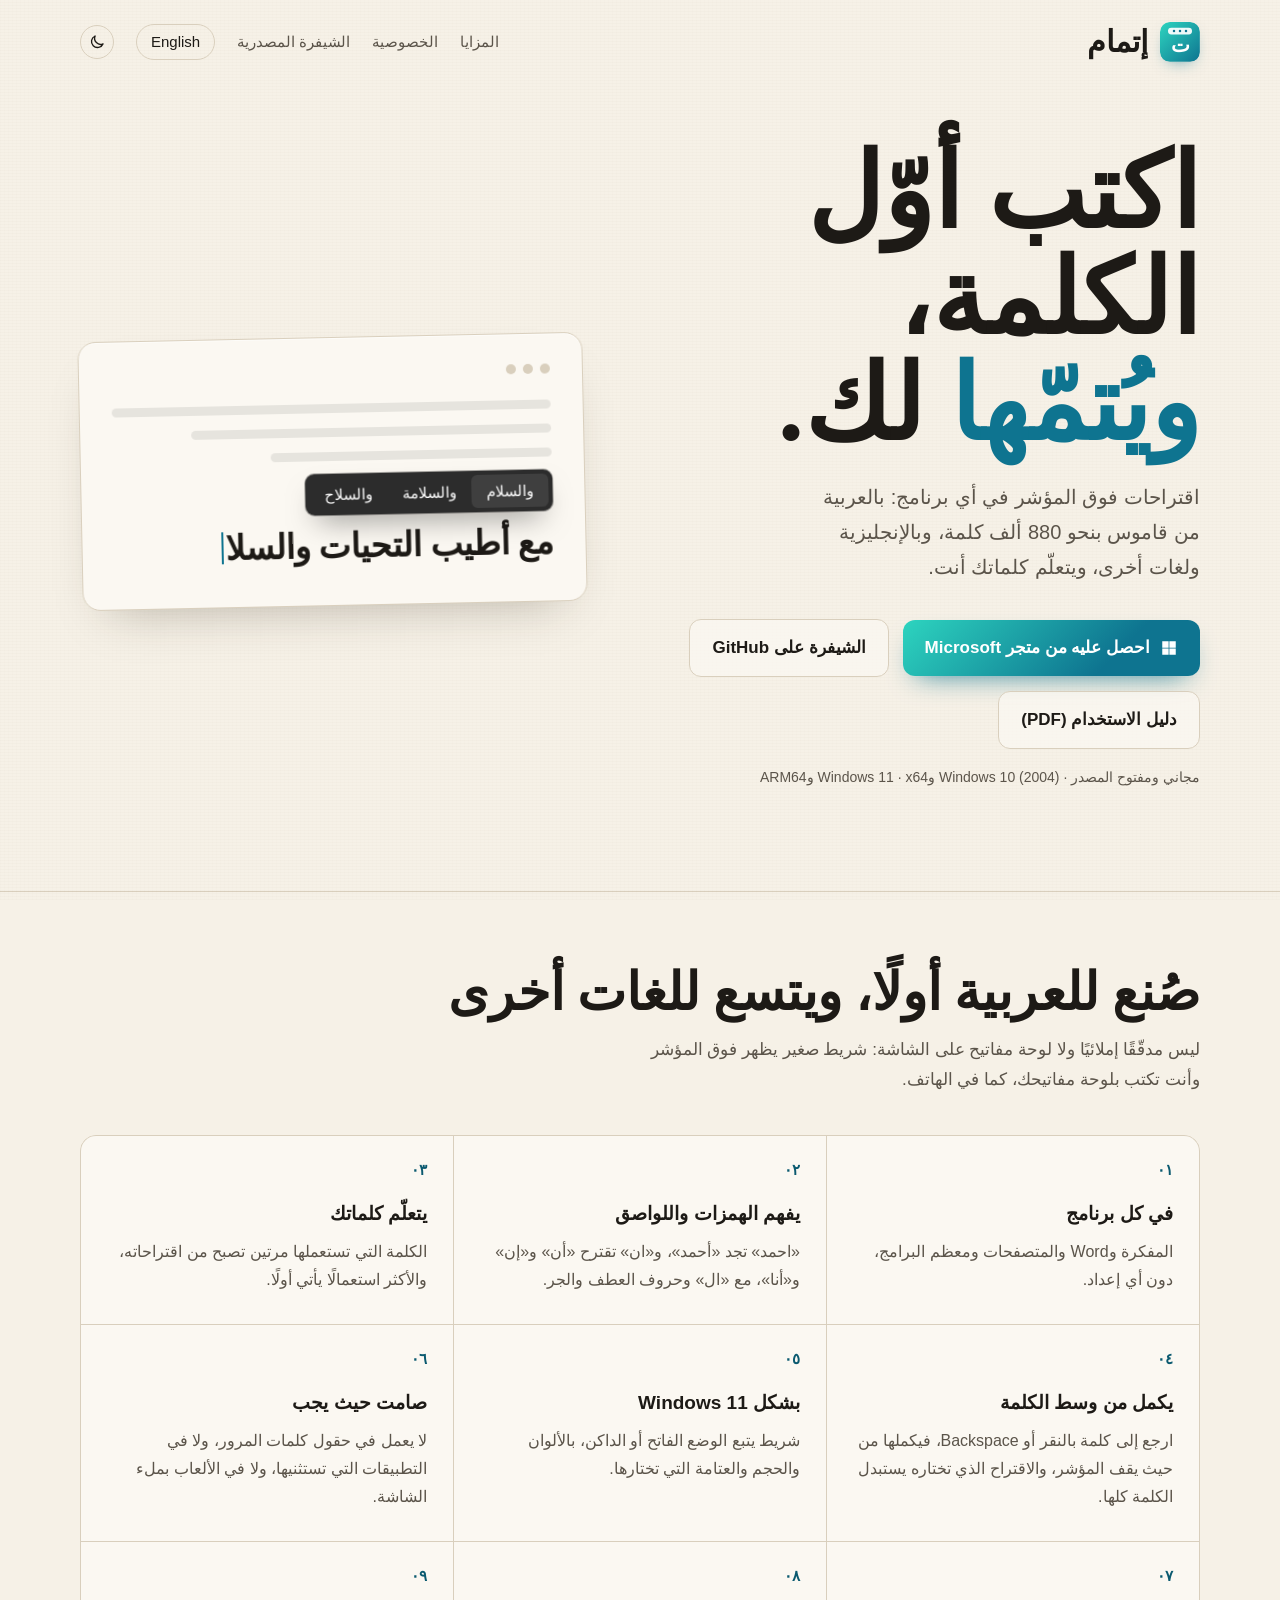
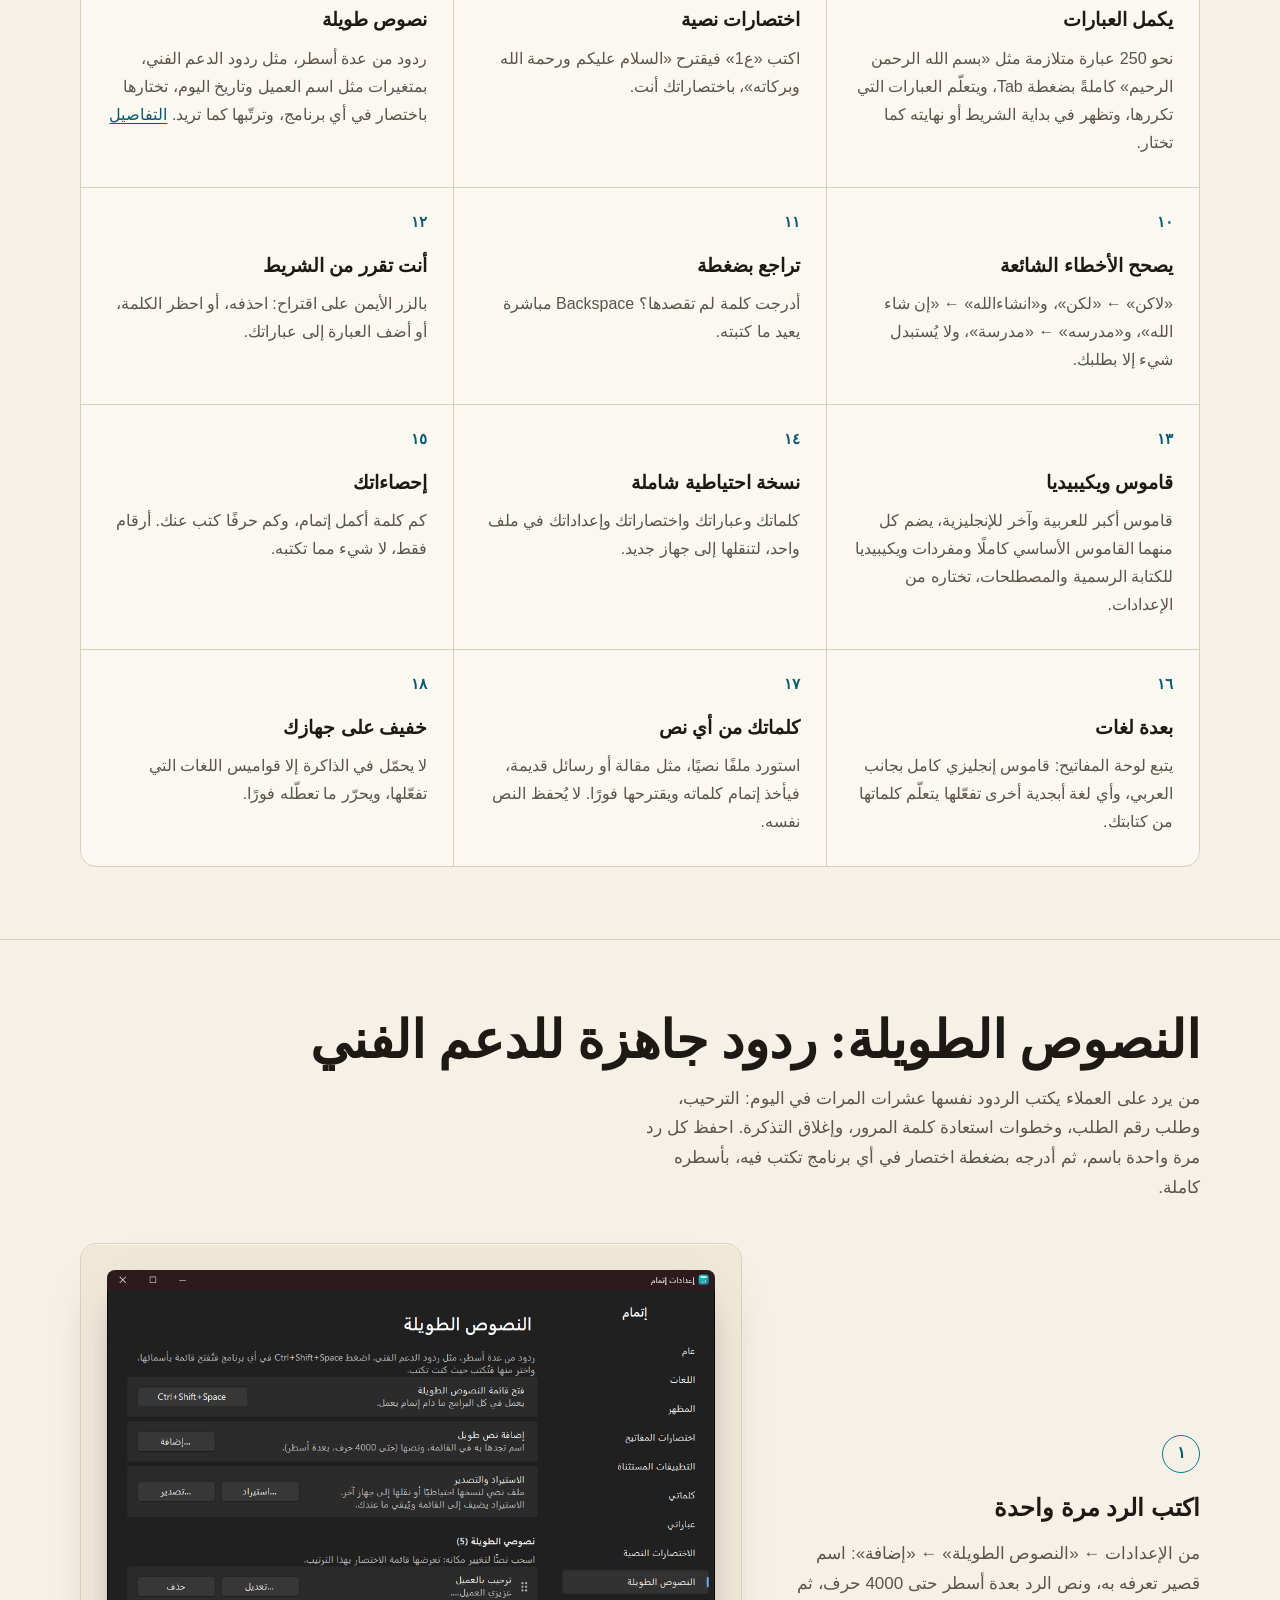
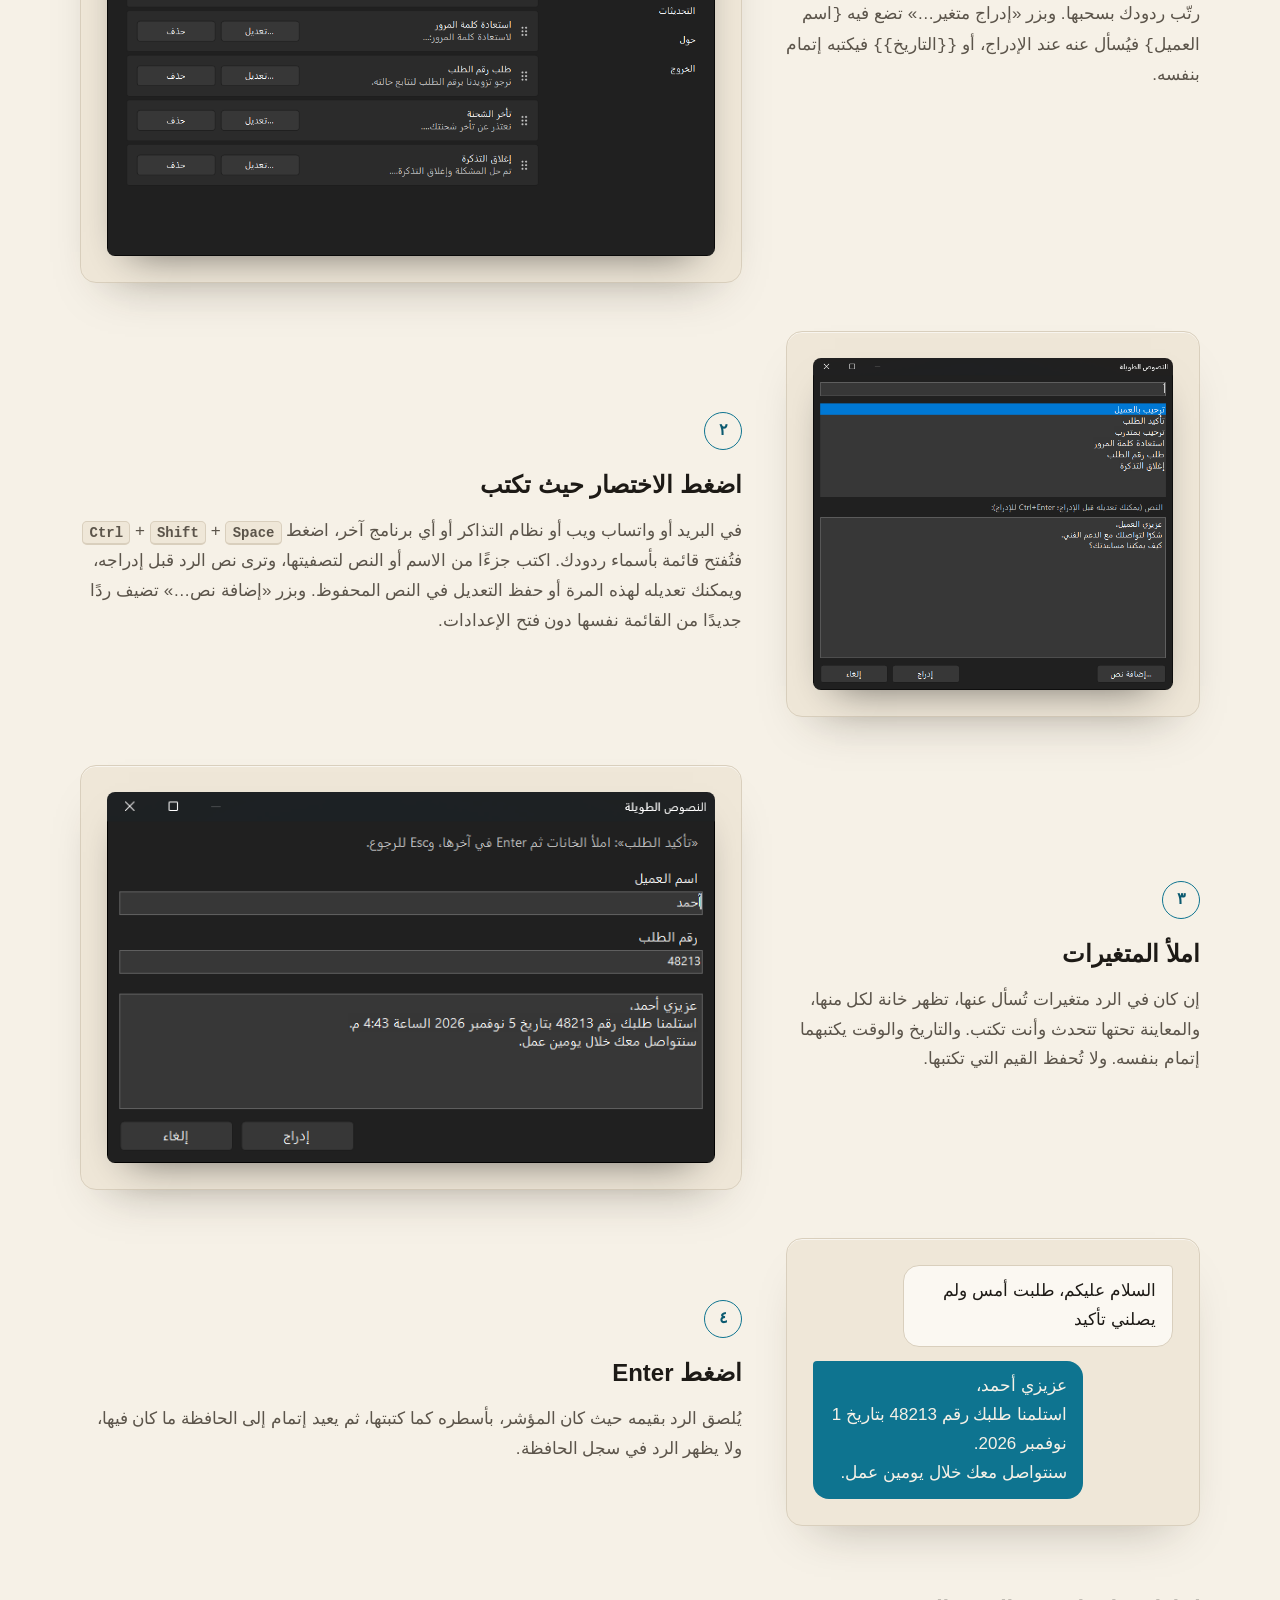
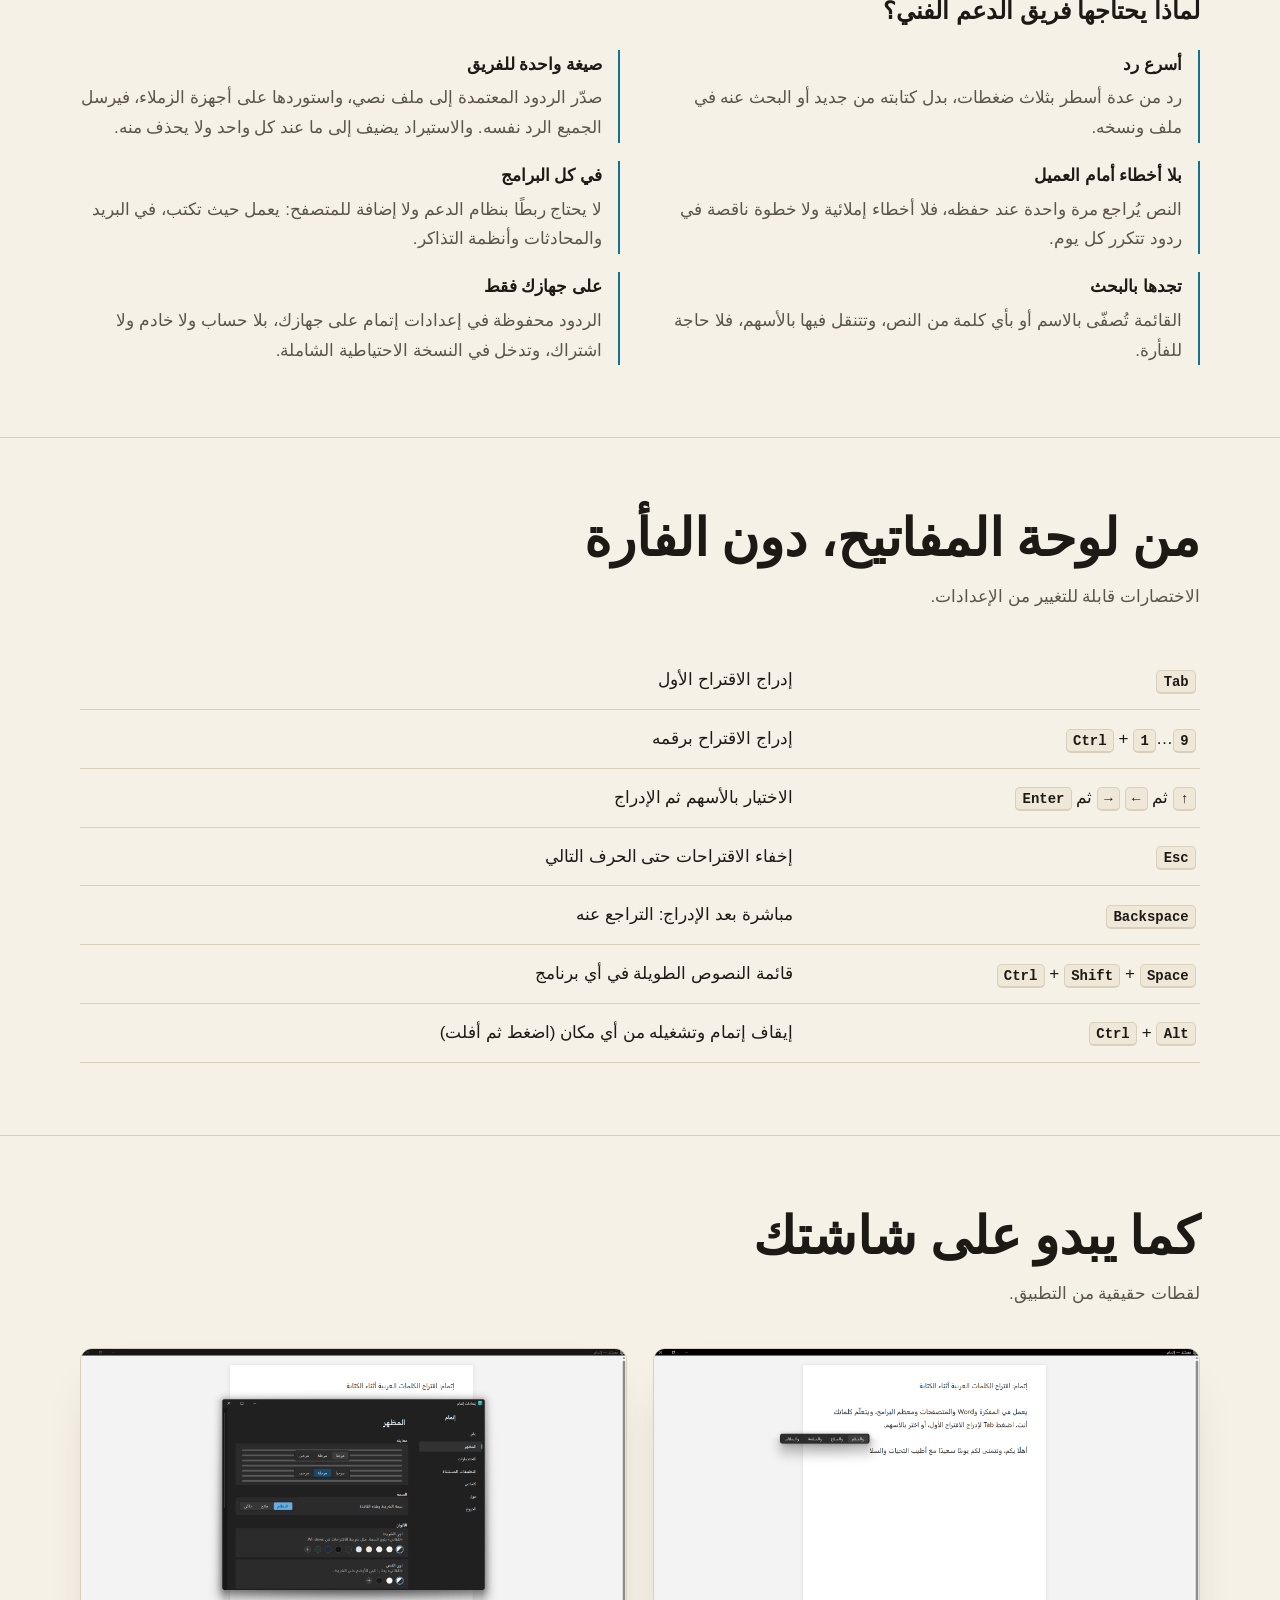
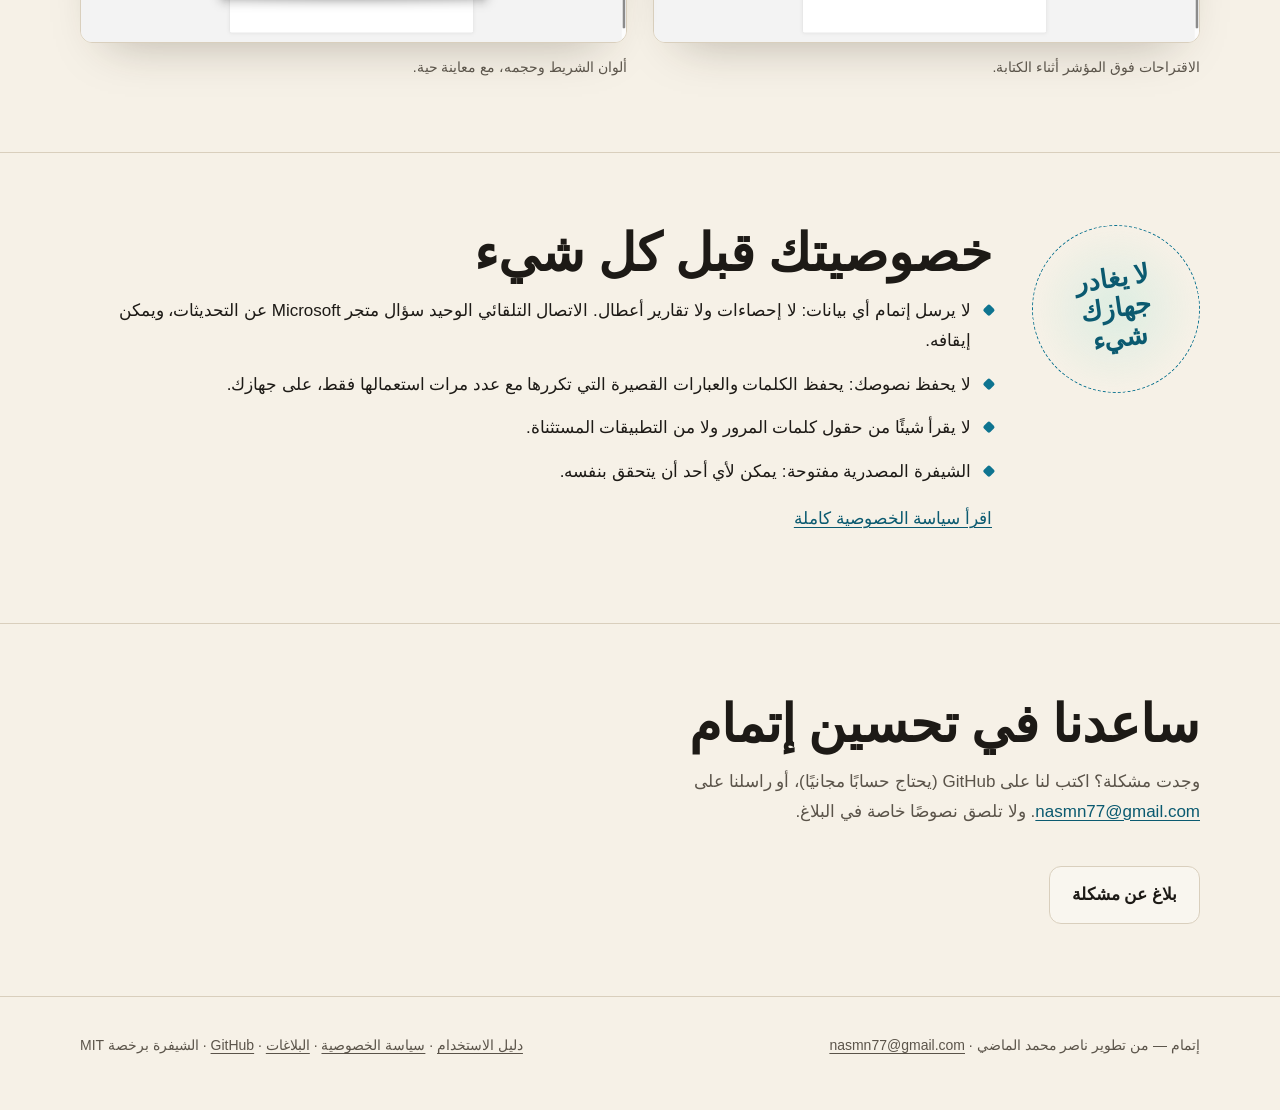
==== commit 8f5173cd: "docs: new Store screenshots 2-6; list and fill shots show the maximize button Store images 2-5 show " ====
--- a/site/index.html
+++ b/site/index.html
@@ -103,7 +103,7 @@
           </div>
         </li>
         <li class="lp-step">
-          <a class="lp-visual" href="assets/shots/ar-longphrases-fill.png"><img src="assets/shots/ar-longphrases-fill.png" alt="خانات متغيرات الرد: اسم العميل ورقم الطلب، مع معاينة الرد بعد ملئها" loading="lazy" width="642" height="370"></a>
+          <a class="lp-visual" href="assets/shots/ar-longphrases-fill.png"><img src="assets/shots/ar-longphrases-fill.png" alt="خانات متغيرات الرد: اسم العميل ورقم الطلب، مع معاينة الرد بعد ملئها" loading="lazy" width="642" height="392"></a>
           <div class="lp-text">
             <span class="num">٣</span>
             <h3>املأ المتغيرات</h3>
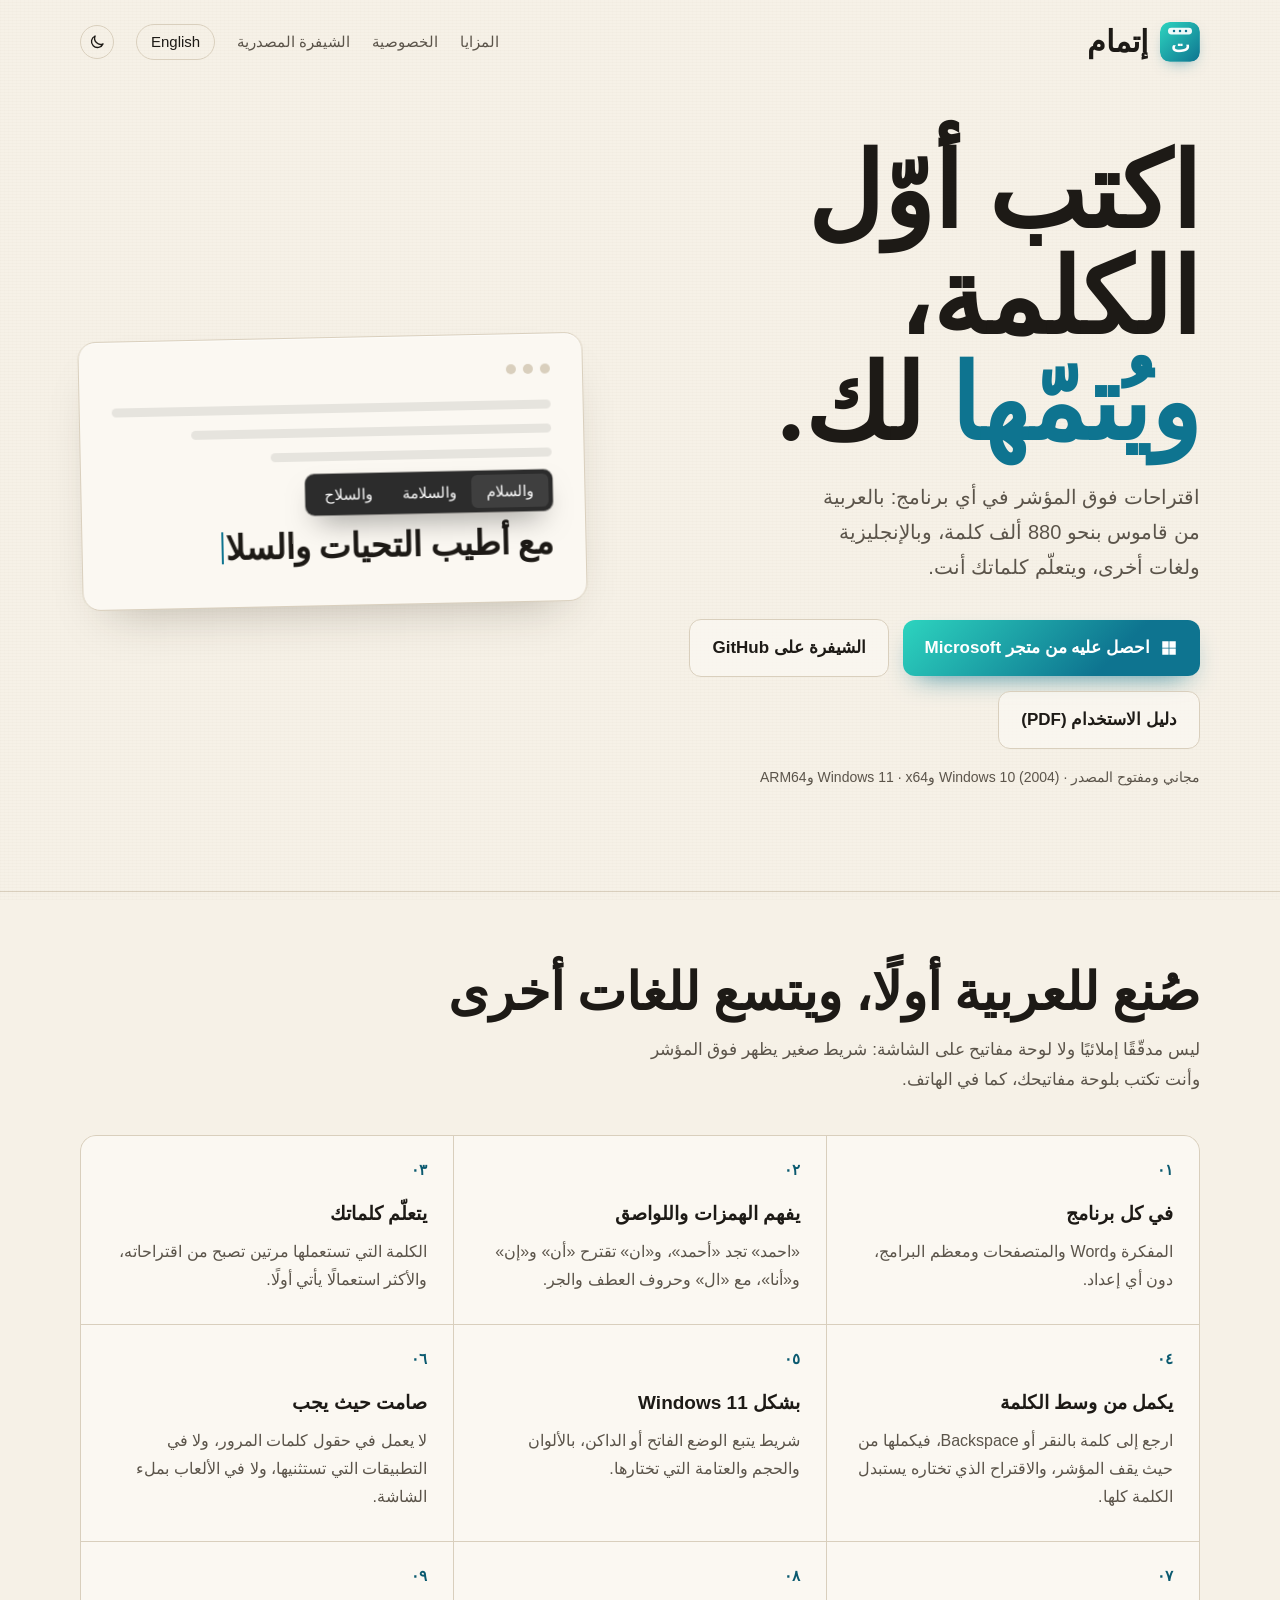
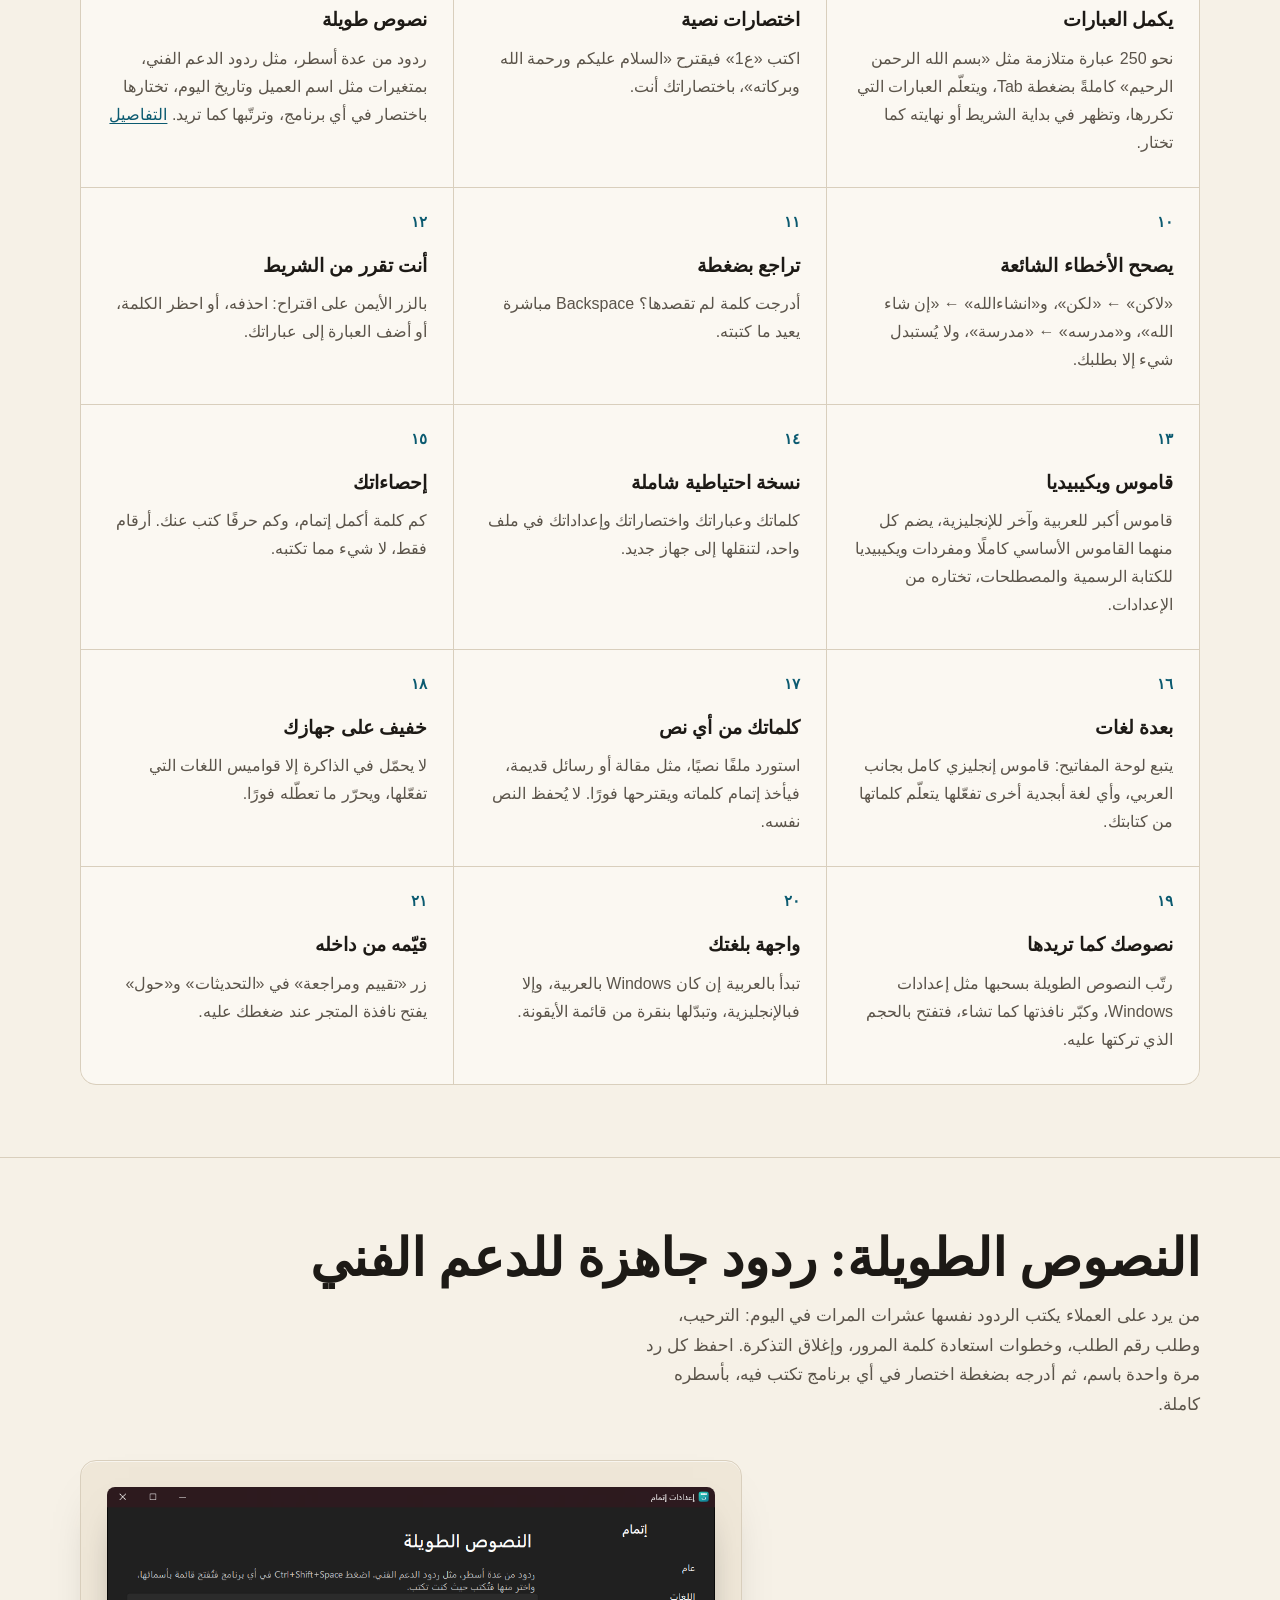
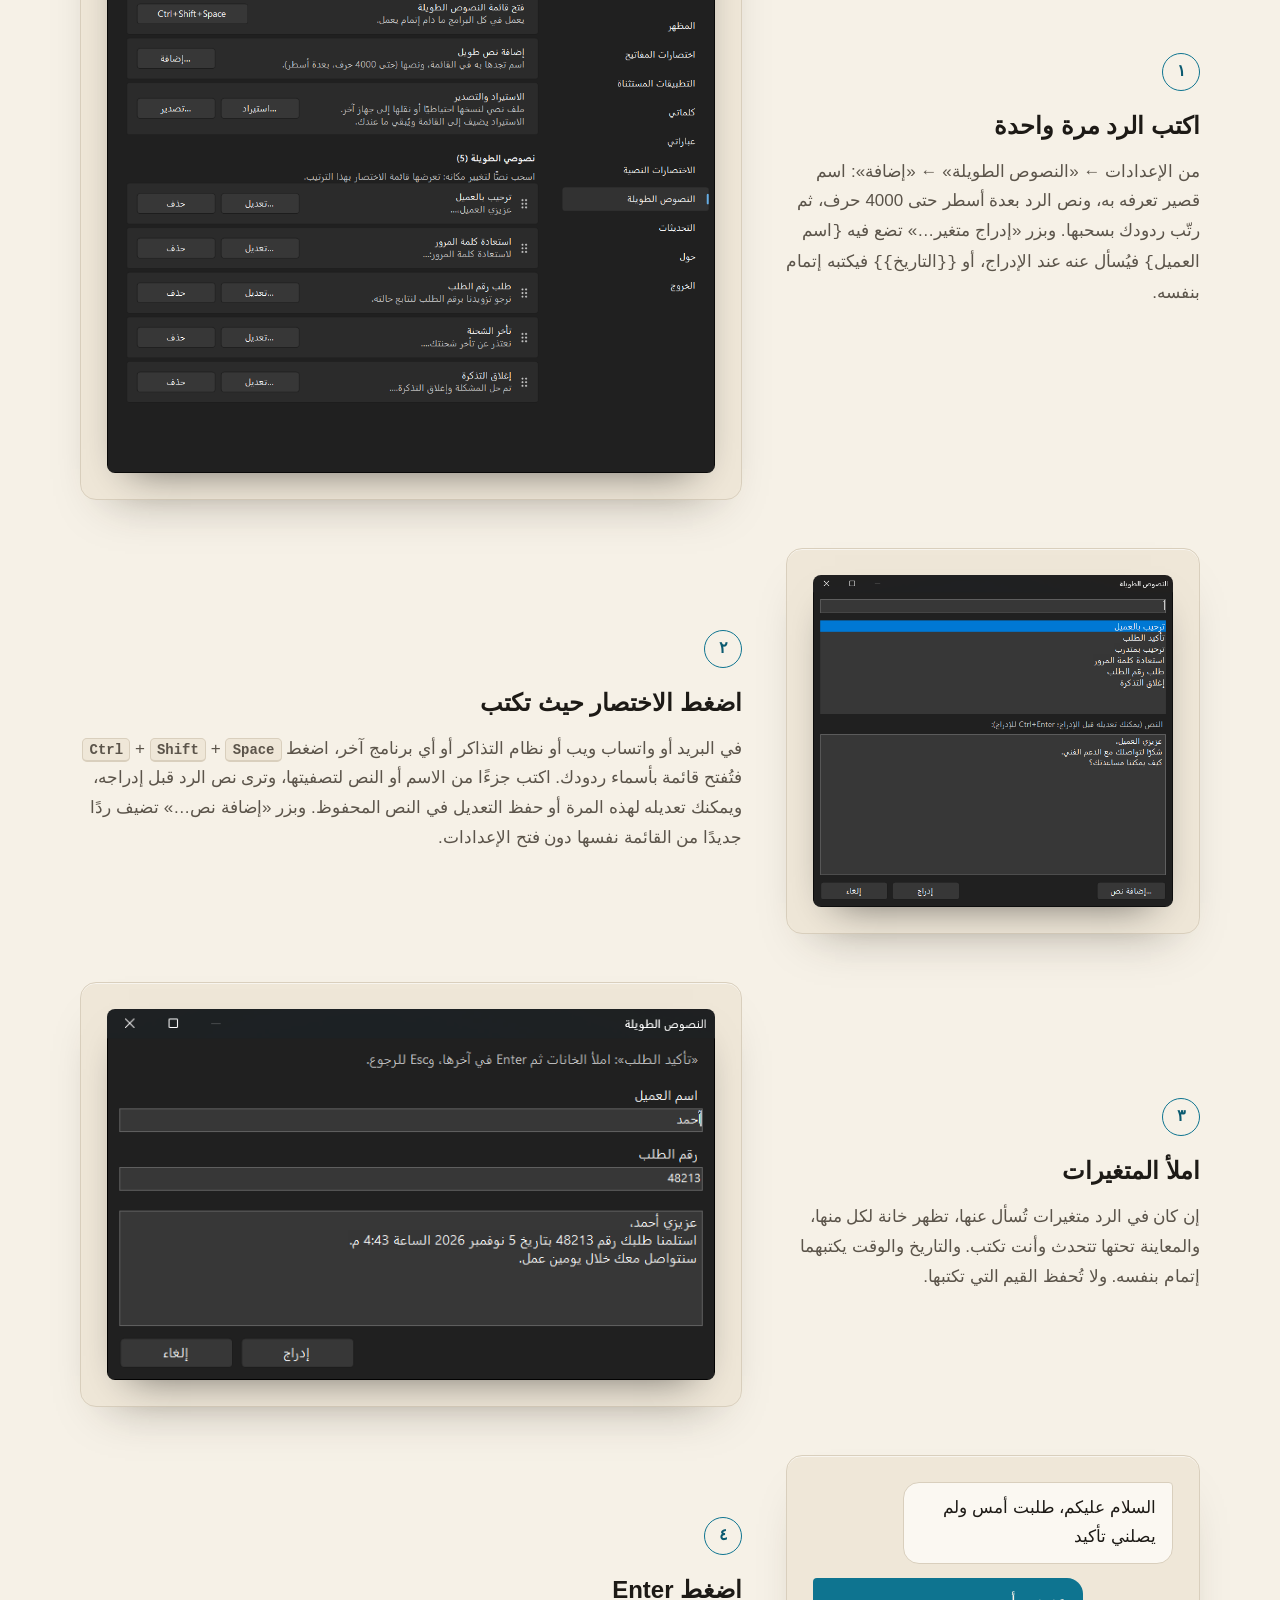
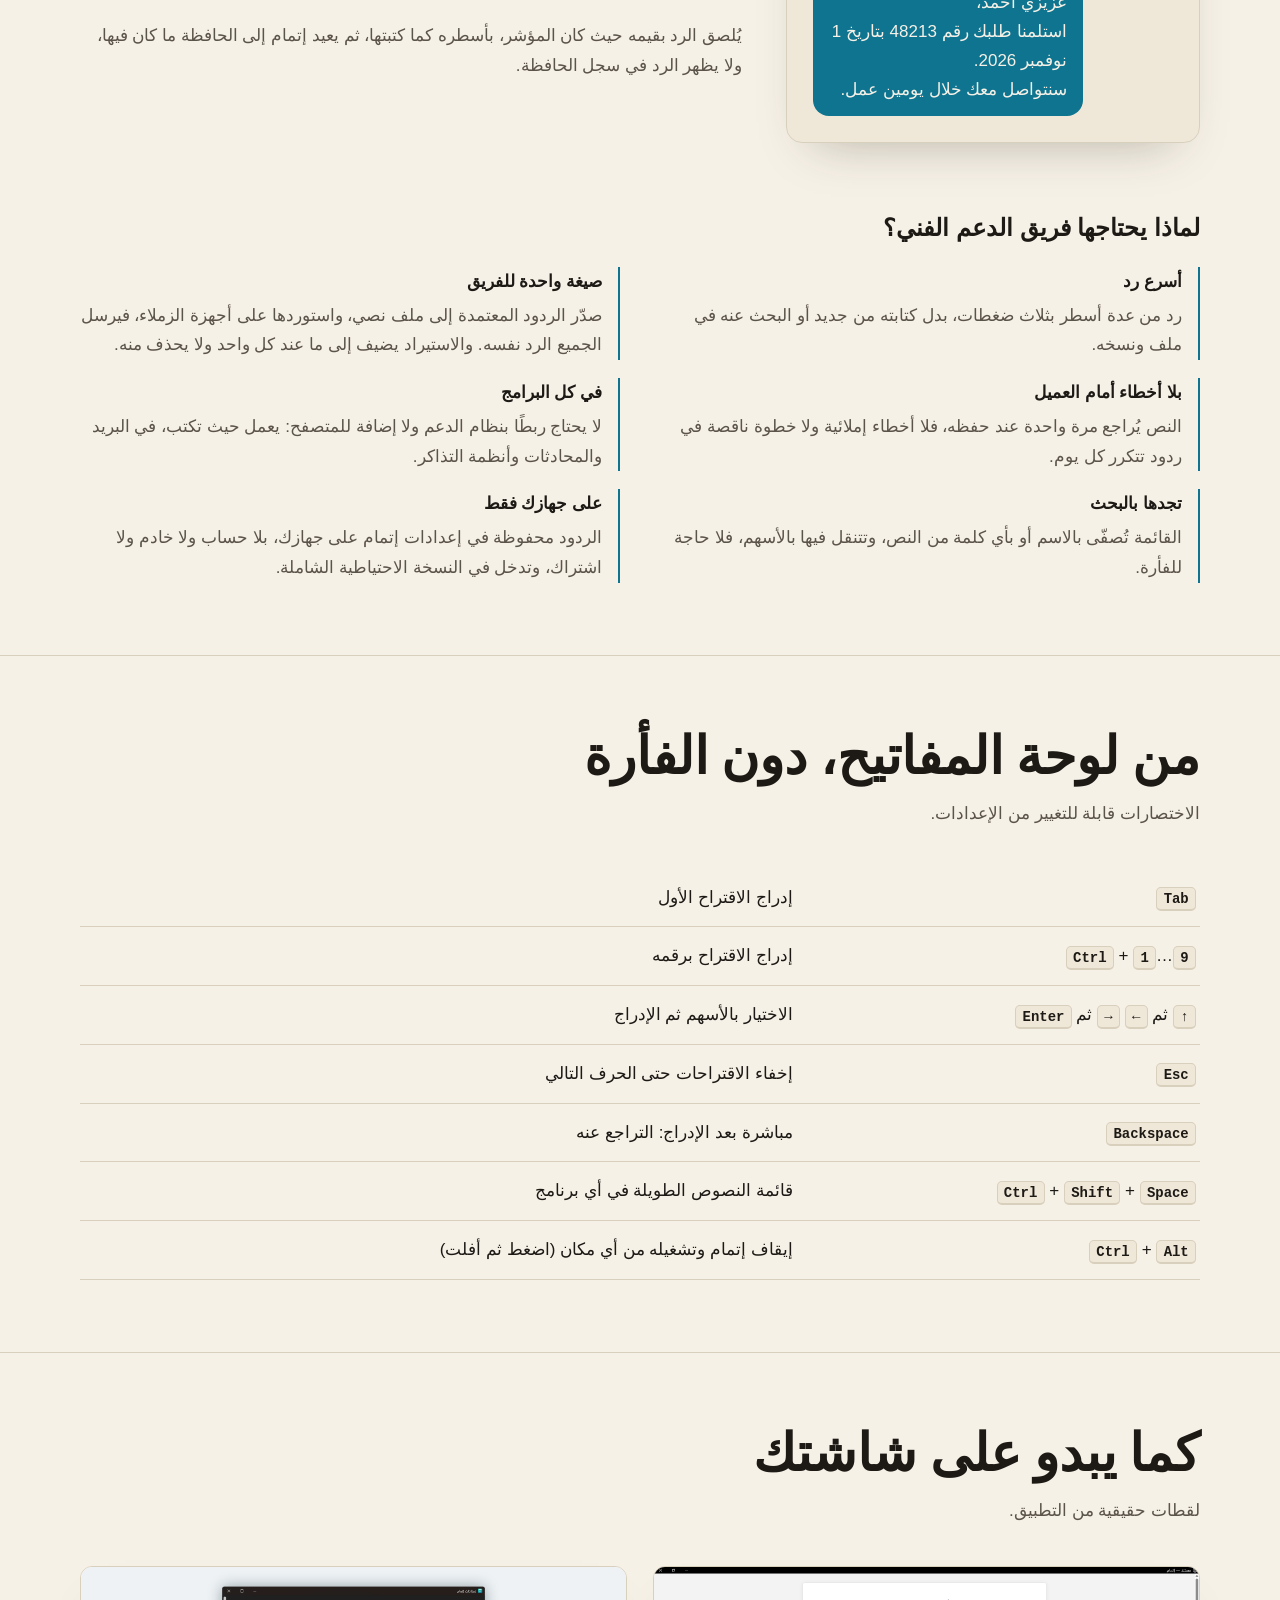
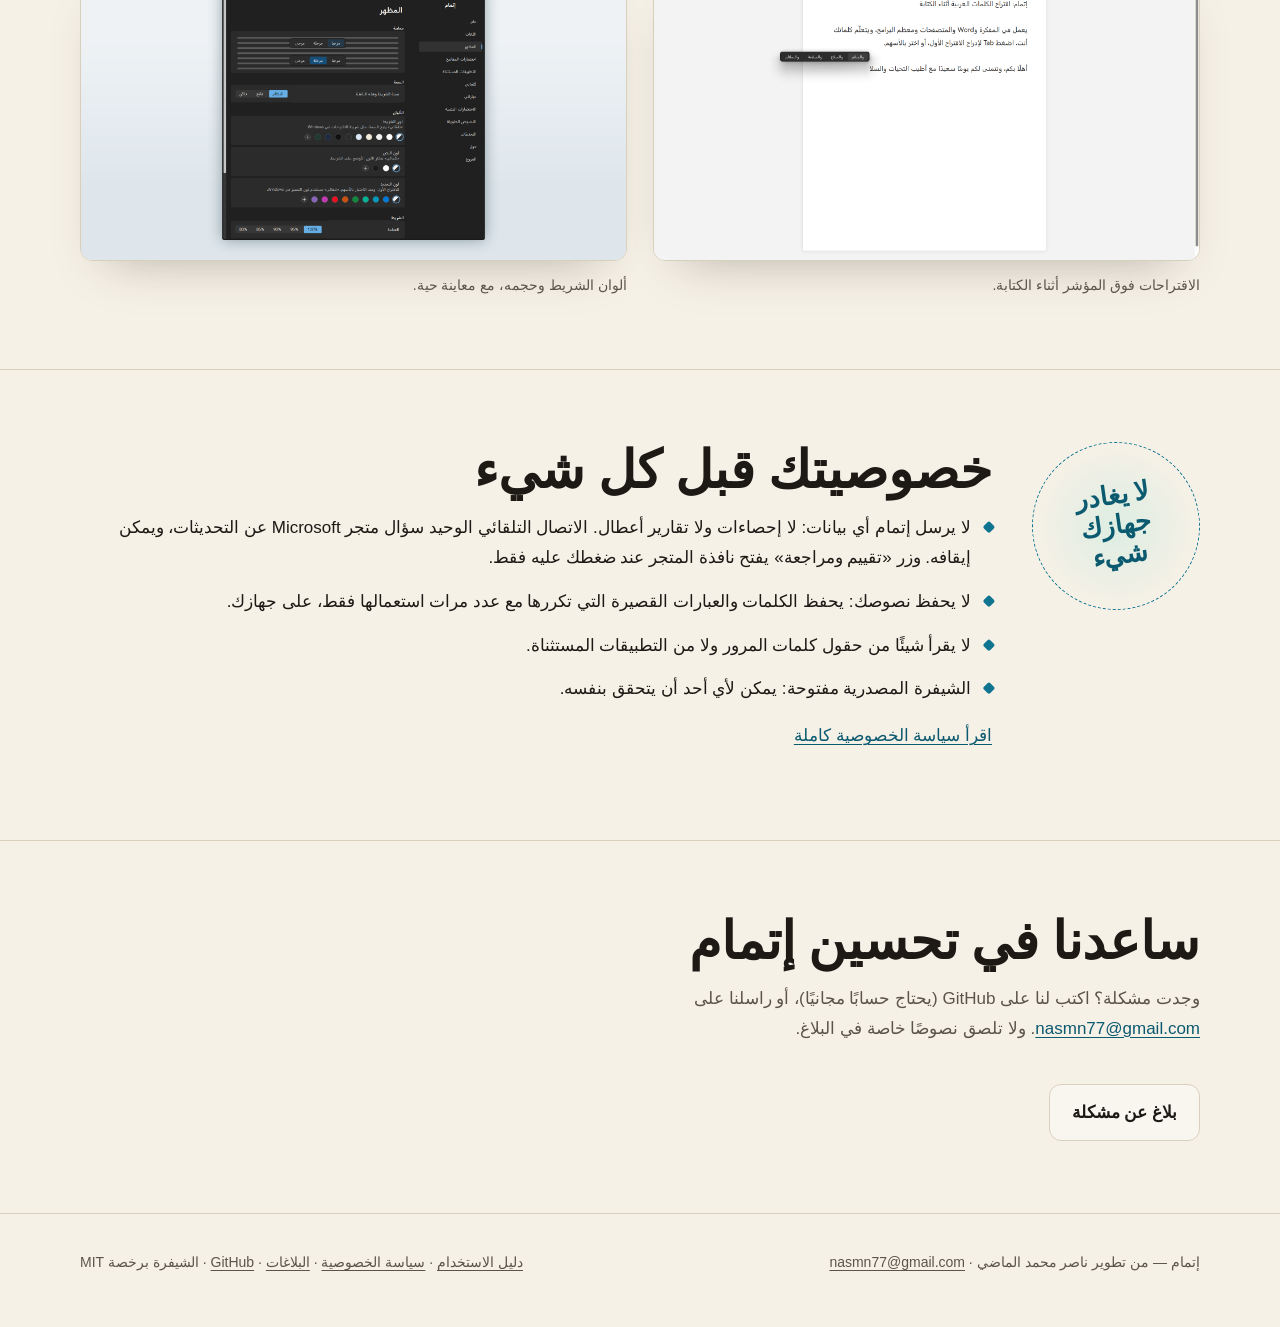
==== commit c16ca1cf: "docs: site and READMEs cover 2.2, new appearance image Three feature cards (long texts your way, int" ====
--- a/site/index.html
+++ b/site/index.html
@@ -76,6 +76,9 @@
         <div class="feature"><span class="num">١٦</span><h3>بعدة لغات</h3><p>يتبع لوحة المفاتيح: قاموس إنجليزي كامل بجانب العربي، وأي لغة أبجدية أخرى تفعّلها يتعلّم كلماتها من كتابتك.</p></div>
         <div class="feature"><span class="num">١٧</span><h3>كلماتك من أي نص</h3><p>استورد ملفًا نصيًا، مثل مقالة أو رسائل قديمة، فيأخذ إتمام كلماته ويقترحها فورًا. لا يُحفظ النص نفسه.</p></div>
         <div class="feature"><span class="num">١٨</span><h3>خفيف على جهازك</h3><p>لا يحمّل في الذاكرة إلا قواميس اللغات التي تفعّلها، ويحرّر ما تعطّله فورًا.</p></div>
+        <div class="feature"><span class="num">١٩</span><h3>نصوصك كما تريدها</h3><p>رتّب النصوص الطويلة بسحبها مثل إعدادات Windows، وكبّر نافذتها كما تشاء، فتفتح بالحجم الذي تركتها عليه.</p></div>
+        <div class="feature"><span class="num">٢٠</span><h3>واجهة بلغتك</h3><p>تبدأ بالعربية إن كان Windows بالعربية، وإلا فبالإنجليزية، وتبدّلها بنقرة من قائمة الأيقونة.</p></div>
+        <div class="feature"><span class="num">٢١</span><h3>قيّمه من داخله</h3><p>زر «تقييم ومراجعة» في «التحديثات» و«حول» يفتح نافذة المتجر عند ضغطك عليه.</p></div>
       </div>
     </div>
   </section>
@@ -168,7 +171,7 @@
       <div>
         <h2>خصوصيتك قبل كل شيء</h2>
         <ul class="checks">
-          <li>لا يرسل إتمام أي بيانات: لا إحصاءات ولا تقارير أعطال. الاتصال التلقائي الوحيد سؤال متجر Microsoft عن التحديثات، ويمكن إيقافه.</li>
+          <li>لا يرسل إتمام أي بيانات: لا إحصاءات ولا تقارير أعطال. الاتصال التلقائي الوحيد سؤال متجر Microsoft عن التحديثات، ويمكن إيقافه. وزر «تقييم ومراجعة» يفتح نافذة المتجر عند ضغطك عليه فقط.</li>
           <li>لا يحفظ نصوصك: يحفظ الكلمات والعبارات القصيرة التي تكررها مع عدد مرات استعمالها فقط، على جهازك.</li>
           <li>لا يقرأ شيئًا من حقول كلمات المرور ولا من التطبيقات المستثناة.</li>
           <li>الشيفرة المصدرية مفتوحة: يمكن لأي أحد أن يتحقق بنفسه.</li>
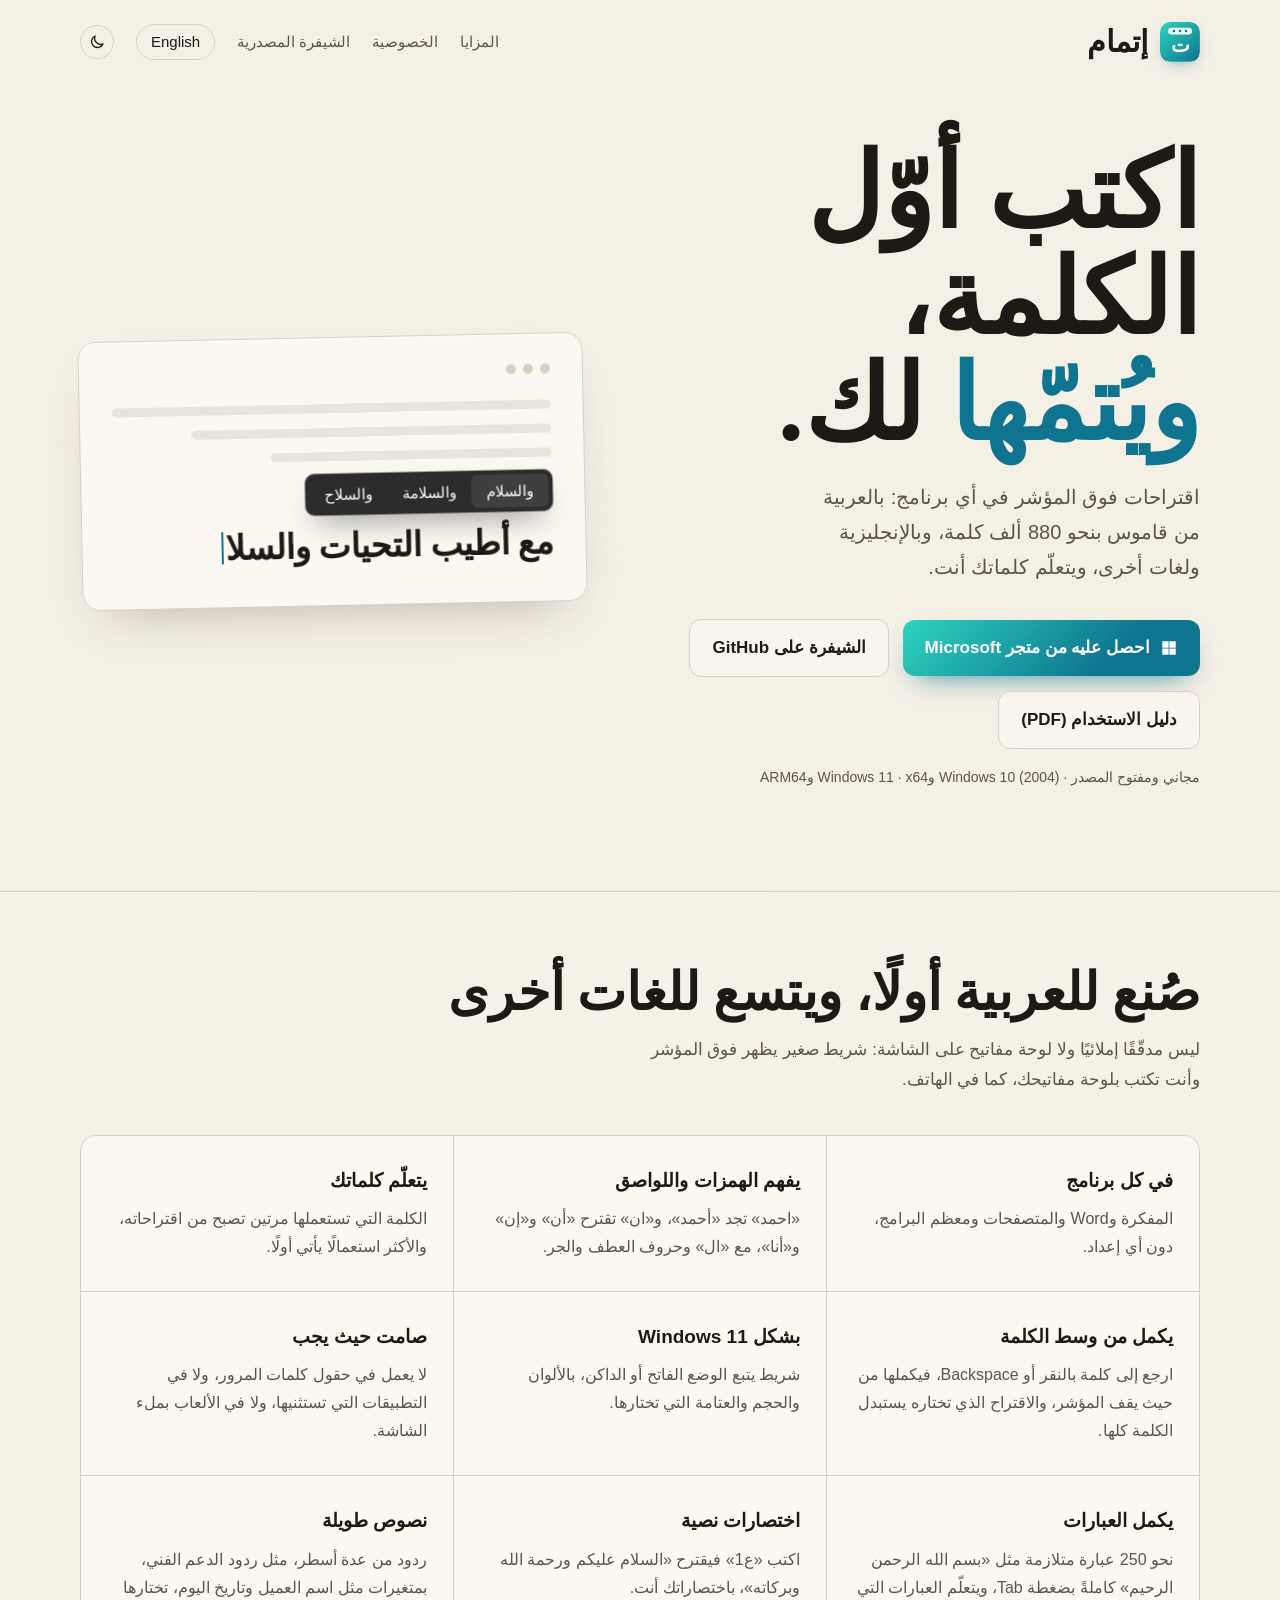
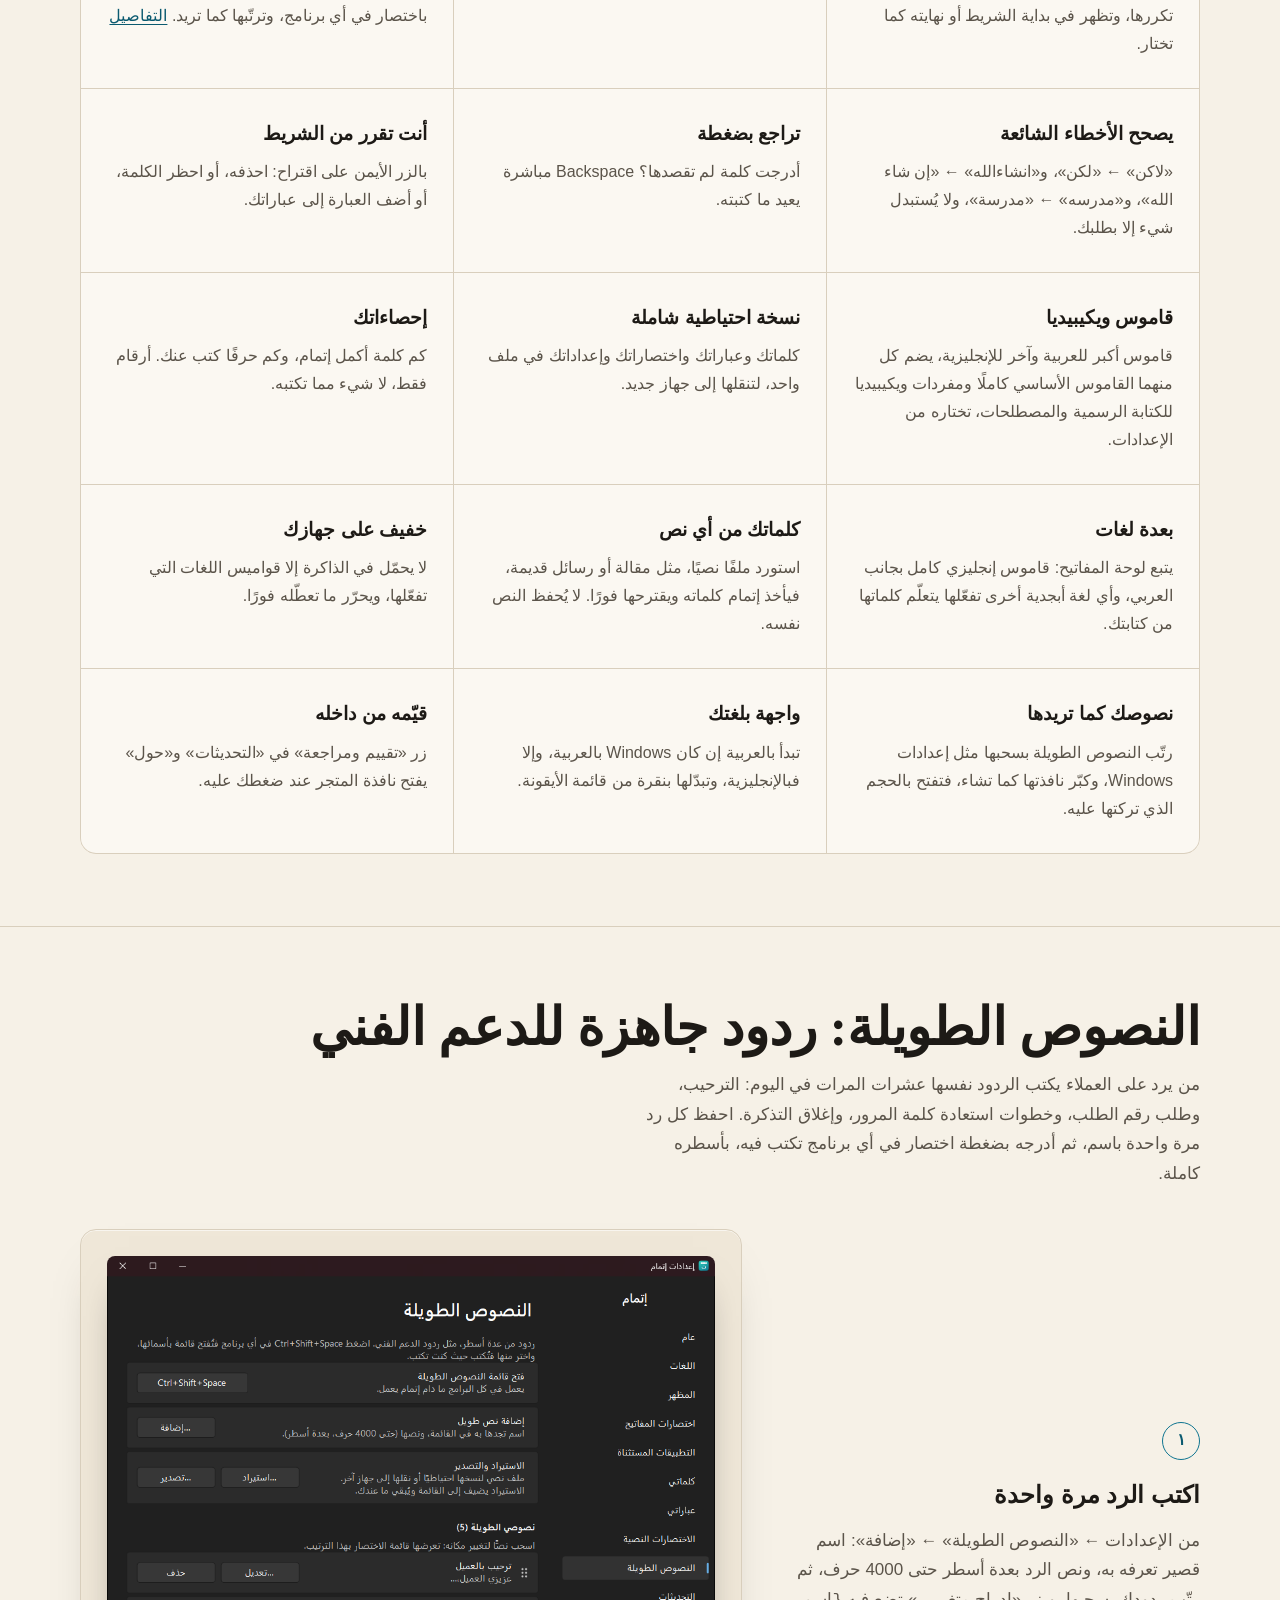
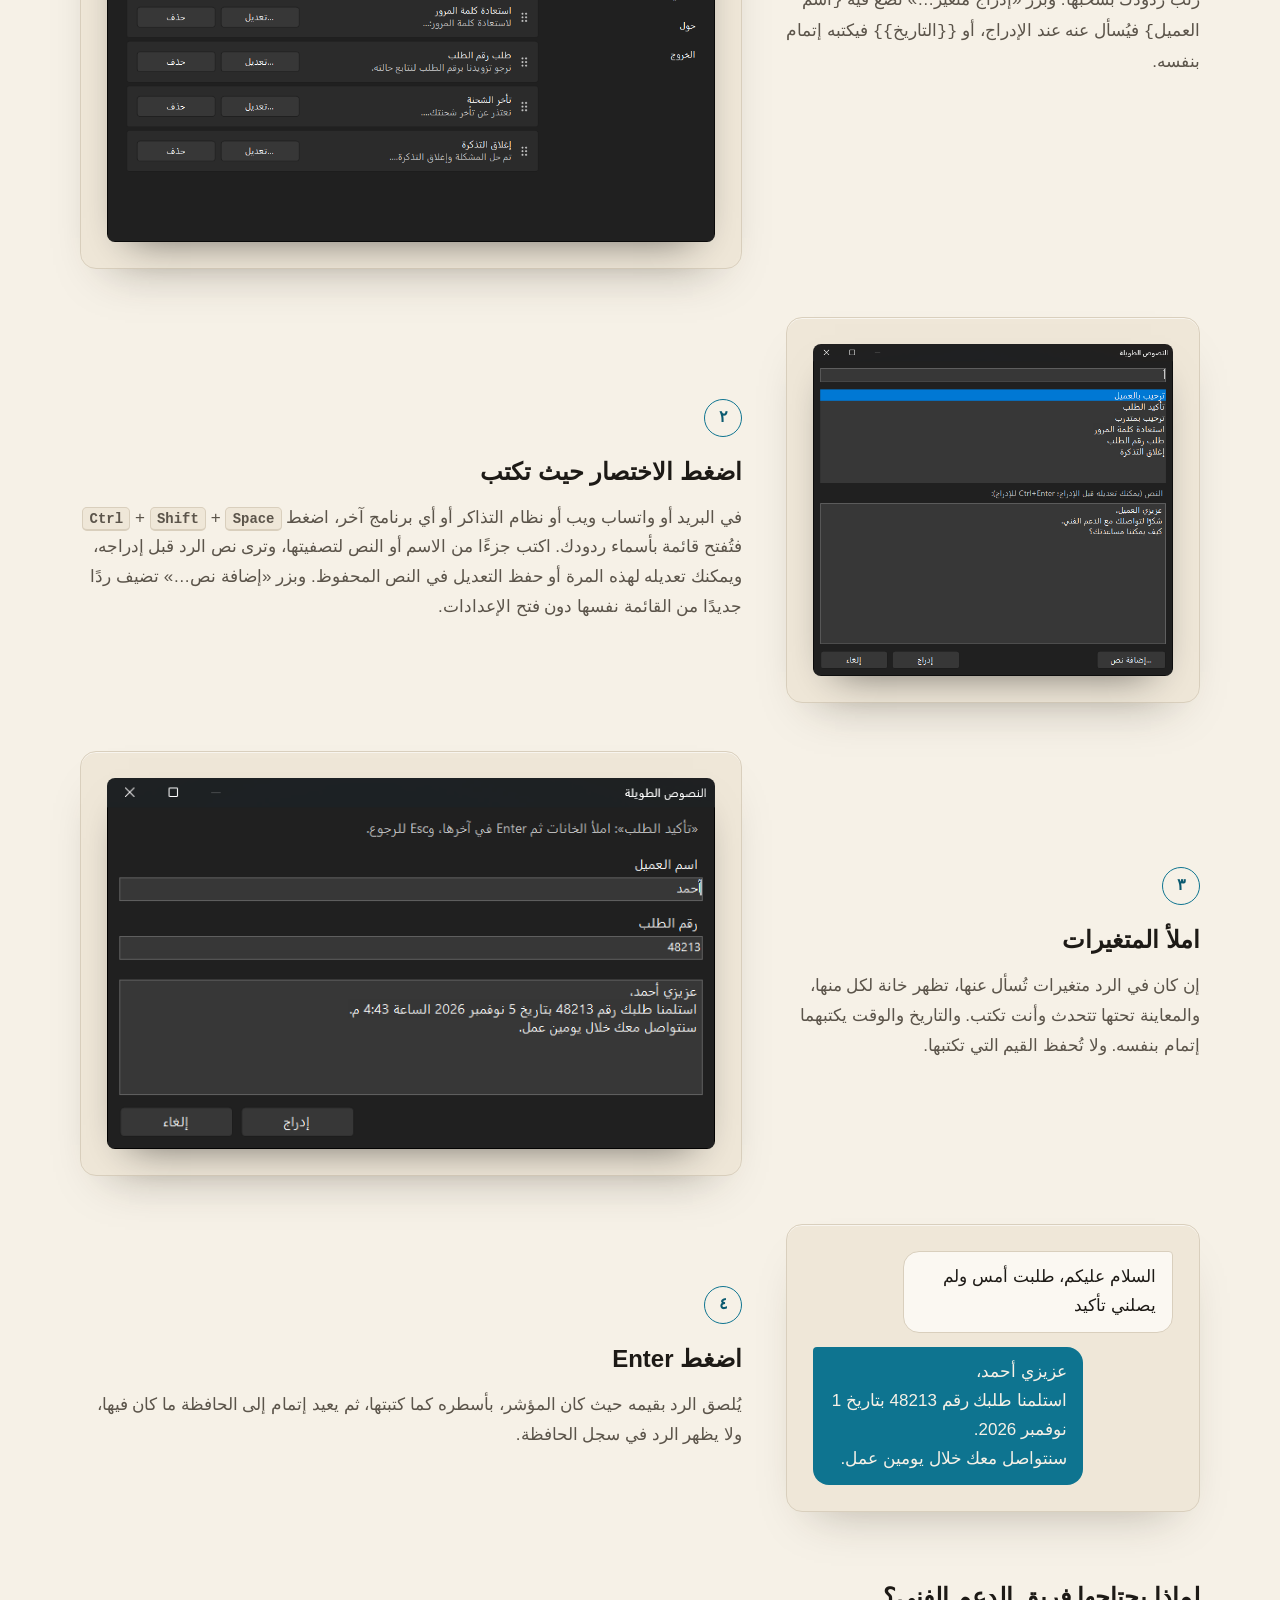
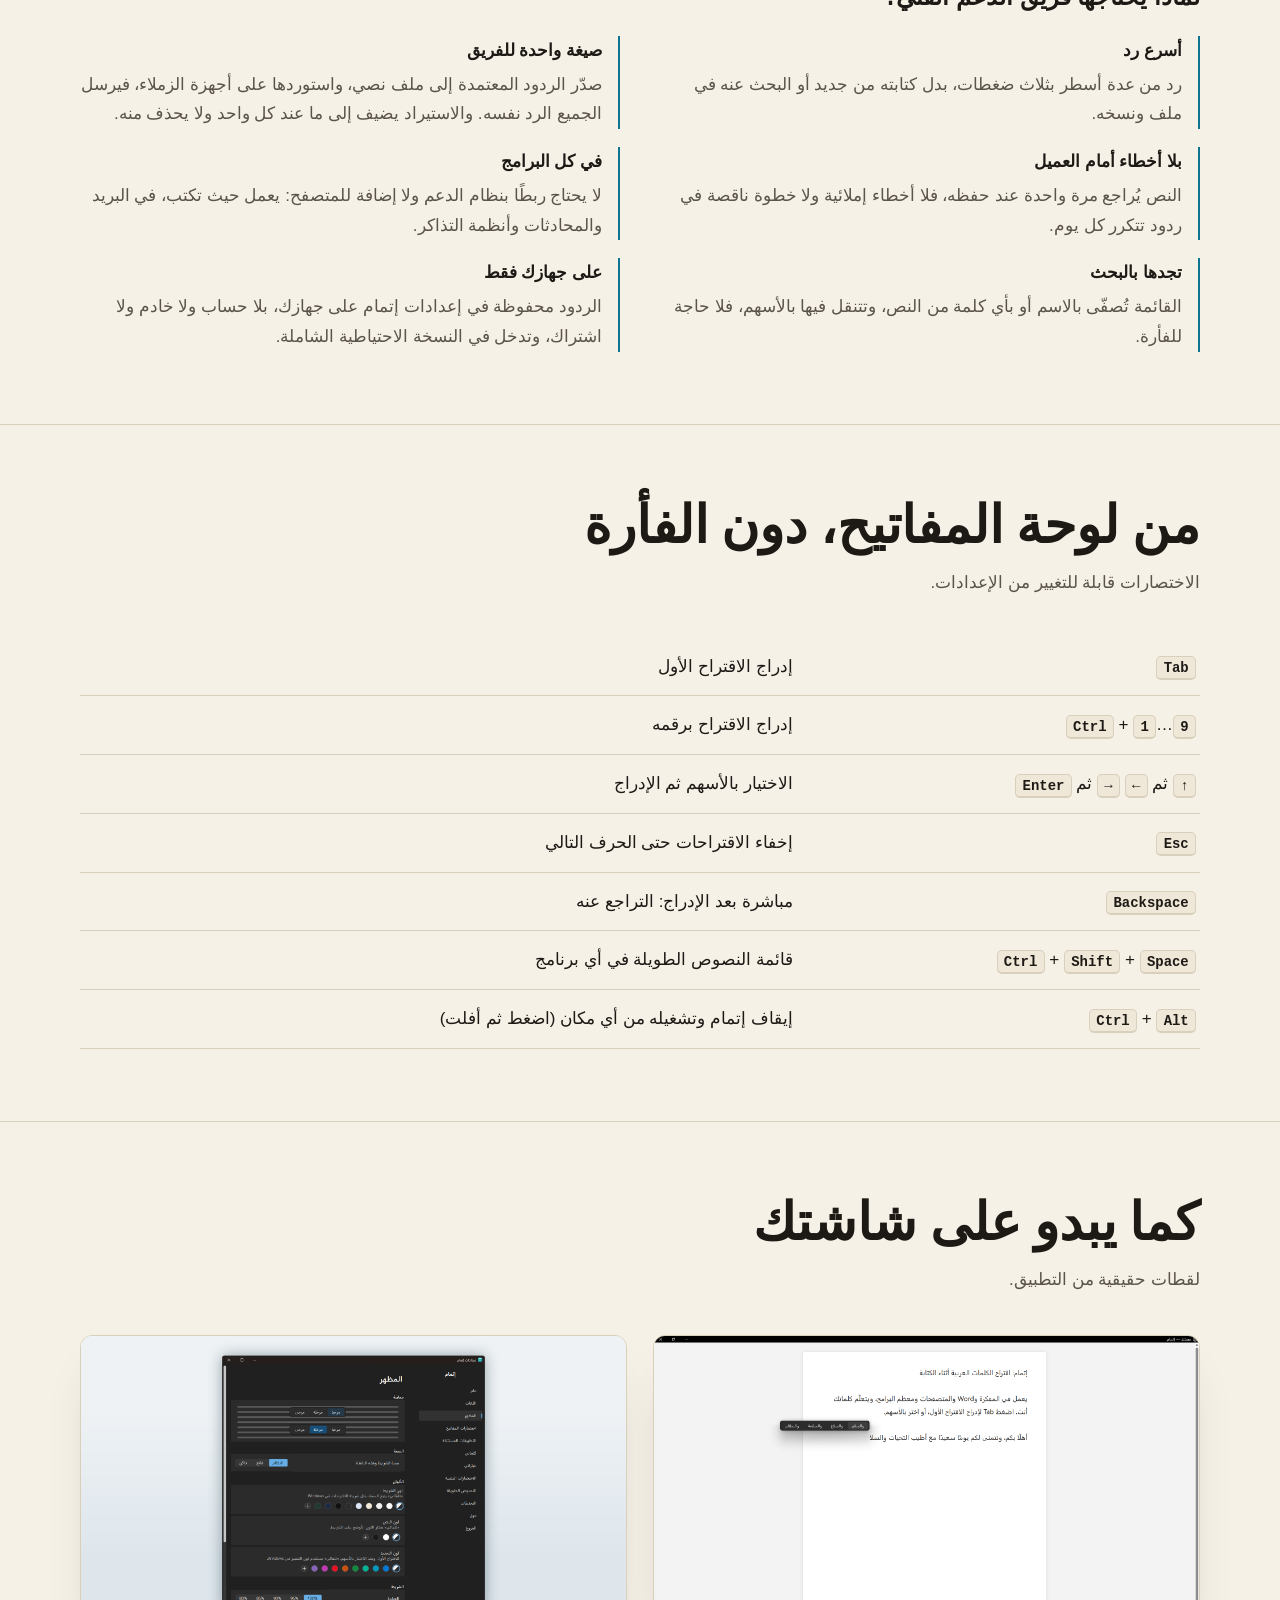
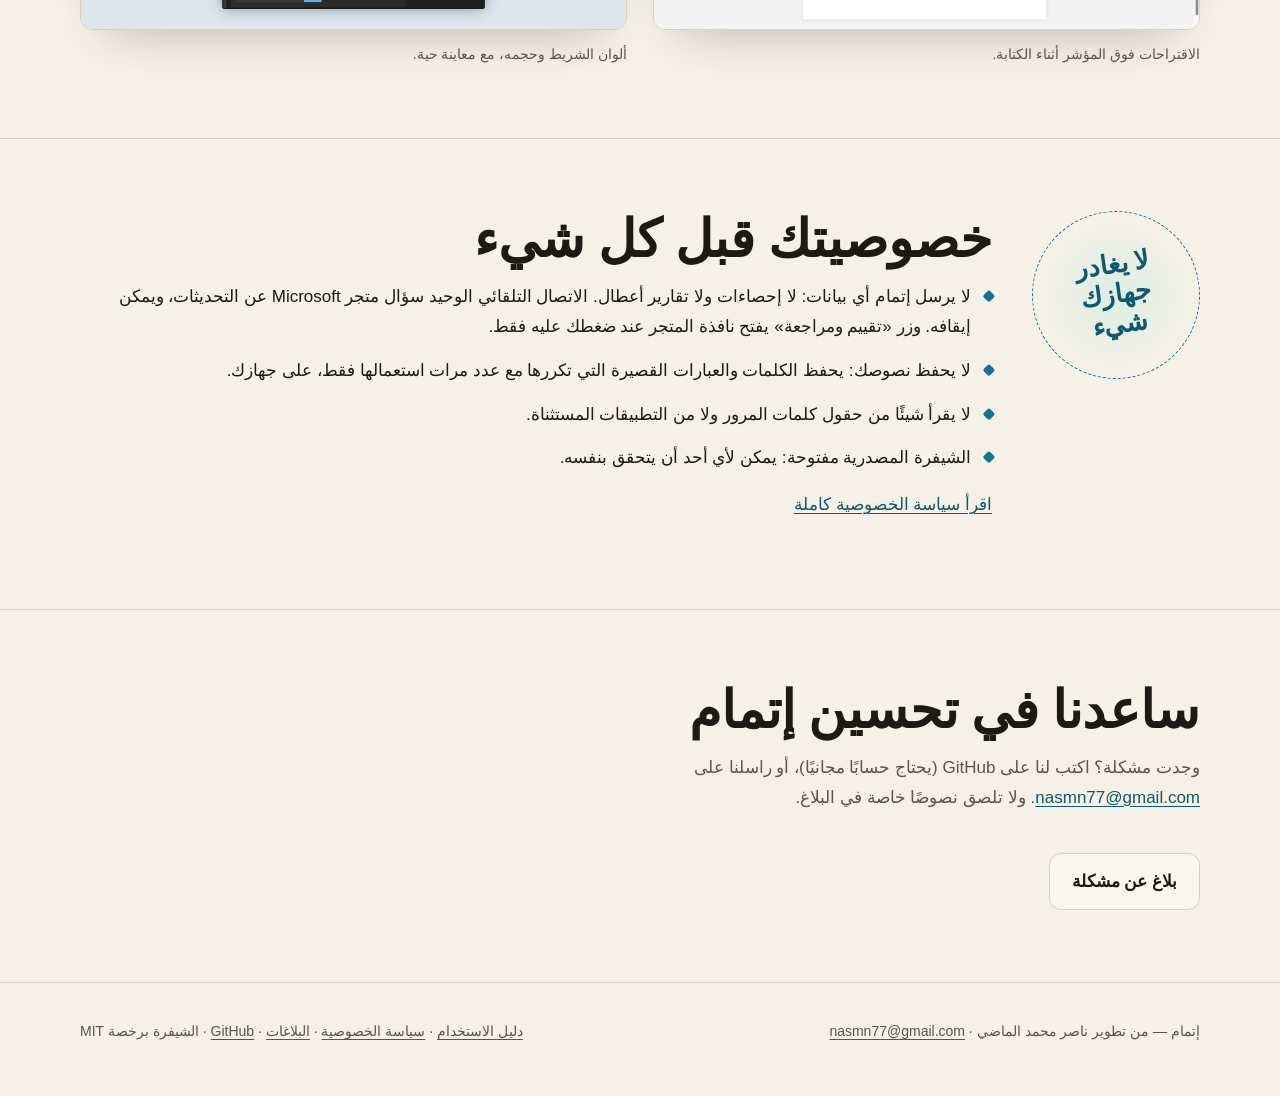
==== commit 3cbccc30: "docs(site): feature cards without numbers Co-Authored-By: Claude Opus 5.5 <noreply@anthropic.com>" ====
--- a/site/index.html
+++ b/site/index.html
@@ -58,27 +58,27 @@
       <h2>صُنع للعربية أولًا، ويتسع للغات أخرى</h2>
       <p class="section-lede">ليس مدقّقًا إملائيًا ولا لوحة مفاتيح على الشاشة: شريط صغير يظهر فوق المؤشر وأنت تكتب بلوحة مفاتيحك، كما في الهاتف.</p>
       <div class="features">
-        <div class="feature"><span class="num">٠١</span><h3>في كل برنامج</h3><p>المفكرة وWord والمتصفحات ومعظم البرامج، دون أي إعداد.</p></div>
-        <div class="feature"><span class="num">٠٢</span><h3>يفهم الهمزات واللواصق</h3><p>«احمد» تجد «أحمد»، و«ان» تقترح «أن» و«إن» و«أنا»، مع «ال» وحروف العطف والجر.</p></div>
-        <div class="feature"><span class="num">٠٣</span><h3>يتعلّم كلماتك</h3><p>الكلمة التي تستعملها مرتين تصبح من اقتراحاته، والأكثر استعمالًا يأتي أولًا.</p></div>
-        <div class="feature"><span class="num">٠٤</span><h3>يكمل من وسط الكلمة</h3><p>ارجع إلى كلمة بالنقر أو Backspace، فيكملها من حيث يقف المؤشر، والاقتراح الذي تختاره يستبدل الكلمة كلها.</p></div>
-        <div class="feature"><span class="num">٠٥</span><h3>بشكل Windows 11</h3><p>شريط يتبع الوضع الفاتح أو الداكن، بالألوان والحجم والعتامة التي تختارها.</p></div>
-        <div class="feature"><span class="num">٠٦</span><h3>صامت حيث يجب</h3><p>لا يعمل في حقول كلمات المرور، ولا في التطبيقات التي تستثنيها، ولا في الألعاب بملء الشاشة.</p></div>
-        <div class="feature"><span class="num">٠٧</span><h3>يكمل العبارات</h3><p>نحو 250 عبارة متلازمة مثل «بسم الله الرحمن الرحيم» كاملةً بضغطة Tab، ويتعلّم العبارات التي تكررها، وتظهر في بداية الشريط أو نهايته كما تختار.</p></div>
-        <div class="feature"><span class="num">٠٨</span><h3>اختصارات نصية</h3><p>اكتب «ع1» فيقترح «السلام عليكم ورحمة الله وبركاته»، باختصاراتك أنت.</p></div>
-        <div class="feature"><span class="num">٠٩</span><h3>نصوص طويلة</h3><p>ردود من عدة أسطر، مثل ردود الدعم الفني، بمتغيرات مثل اسم العميل وتاريخ اليوم، تختارها باختصار في أي برنامج، وترتّبها كما تريد. <a href="#long-phrases">التفاصيل</a></p></div>
-        <div class="feature"><span class="num">١٠</span><h3>يصحح الأخطاء الشائعة</h3><p>«لاكن» ← «لكن»، و«انشاءالله» ← «إن شاء الله»، و«مدرسه» ← «مدرسة»، ولا يُستبدل شيء إلا بطلبك.</p></div>
-        <div class="feature"><span class="num">١١</span><h3>تراجع بضغطة</h3><p>أدرجت كلمة لم تقصدها؟ Backspace مباشرة يعيد ما كتبته.</p></div>
-        <div class="feature"><span class="num">١٢</span><h3>أنت تقرر من الشريط</h3><p>بالزر الأيمن على اقتراح: احذفه، أو احظر الكلمة، أو أضف العبارة إلى عباراتك.</p></div>
-        <div class="feature"><span class="num">١٣</span><h3>قاموس ويكيبيديا</h3><p>قاموس أكبر للعربية وآخر للإنجليزية، يضم كل منهما القاموس الأساسي كاملًا ومفردات ويكيبيديا للكتابة الرسمية والمصطلحات، تختاره من الإعدادات.</p></div>
-        <div class="feature"><span class="num">١٤</span><h3>نسخة احتياطية شاملة</h3><p>كلماتك وعباراتك واختصاراتك وإعداداتك في ملف واحد، لتنقلها إلى جهاز جديد.</p></div>
-        <div class="feature"><span class="num">١٥</span><h3>إحصاءاتك</h3><p>كم كلمة أكمل إتمام، وكم حرفًا كتب عنك. أرقام فقط، لا شيء مما تكتبه.</p></div>
-        <div class="feature"><span class="num">١٦</span><h3>بعدة لغات</h3><p>يتبع لوحة المفاتيح: قاموس إنجليزي كامل بجانب العربي، وأي لغة أبجدية أخرى تفعّلها يتعلّم كلماتها من كتابتك.</p></div>
-        <div class="feature"><span class="num">١٧</span><h3>كلماتك من أي نص</h3><p>استورد ملفًا نصيًا، مثل مقالة أو رسائل قديمة، فيأخذ إتمام كلماته ويقترحها فورًا. لا يُحفظ النص نفسه.</p></div>
-        <div class="feature"><span class="num">١٨</span><h3>خفيف على جهازك</h3><p>لا يحمّل في الذاكرة إلا قواميس اللغات التي تفعّلها، ويحرّر ما تعطّله فورًا.</p></div>
-        <div class="feature"><span class="num">١٩</span><h3>نصوصك كما تريدها</h3><p>رتّب النصوص الطويلة بسحبها مثل إعدادات Windows، وكبّر نافذتها كما تشاء، فتفتح بالحجم الذي تركتها عليه.</p></div>
-        <div class="feature"><span class="num">٢٠</span><h3>واجهة بلغتك</h3><p>تبدأ بالعربية إن كان Windows بالعربية، وإلا فبالإنجليزية، وتبدّلها بنقرة من قائمة الأيقونة.</p></div>
-        <div class="feature"><span class="num">٢١</span><h3>قيّمه من داخله</h3><p>زر «تقييم ومراجعة» في «التحديثات» و«حول» يفتح نافذة المتجر عند ضغطك عليه.</p></div>
+        <div class="feature"><h3>في كل برنامج</h3><p>المفكرة وWord والمتصفحات ومعظم البرامج، دون أي إعداد.</p></div>
+        <div class="feature"><h3>يفهم الهمزات واللواصق</h3><p>«احمد» تجد «أحمد»، و«ان» تقترح «أن» و«إن» و«أنا»، مع «ال» وحروف العطف والجر.</p></div>
+        <div class="feature"><h3>يتعلّم كلماتك</h3><p>الكلمة التي تستعملها مرتين تصبح من اقتراحاته، والأكثر استعمالًا يأتي أولًا.</p></div>
+        <div class="feature"><h3>يكمل من وسط الكلمة</h3><p>ارجع إلى كلمة بالنقر أو Backspace، فيكملها من حيث يقف المؤشر، والاقتراح الذي تختاره يستبدل الكلمة كلها.</p></div>
+        <div class="feature"><h3>بشكل Windows 11</h3><p>شريط يتبع الوضع الفاتح أو الداكن، بالألوان والحجم والعتامة التي تختارها.</p></div>
+        <div class="feature"><h3>صامت حيث يجب</h3><p>لا يعمل في حقول كلمات المرور، ولا في التطبيقات التي تستثنيها، ولا في الألعاب بملء الشاشة.</p></div>
+        <div class="feature"><h3>يكمل العبارات</h3><p>نحو 250 عبارة متلازمة مثل «بسم الله الرحمن الرحيم» كاملةً بضغطة Tab، ويتعلّم العبارات التي تكررها، وتظهر في بداية الشريط أو نهايته كما تختار.</p></div>
+        <div class="feature"><h3>اختصارات نصية</h3><p>اكتب «ع1» فيقترح «السلام عليكم ورحمة الله وبركاته»، باختصاراتك أنت.</p></div>
+        <div class="feature"><h3>نصوص طويلة</h3><p>ردود من عدة أسطر، مثل ردود الدعم الفني، بمتغيرات مثل اسم العميل وتاريخ اليوم، تختارها باختصار في أي برنامج، وترتّبها كما تريد. <a href="#long-phrases">التفاصيل</a></p></div>
+        <div class="feature"><h3>يصحح الأخطاء الشائعة</h3><p>«لاكن» ← «لكن»، و«انشاءالله» ← «إن شاء الله»، و«مدرسه» ← «مدرسة»، ولا يُستبدل شيء إلا بطلبك.</p></div>
+        <div class="feature"><h3>تراجع بضغطة</h3><p>أدرجت كلمة لم تقصدها؟ Backspace مباشرة يعيد ما كتبته.</p></div>
+        <div class="feature"><h3>أنت تقرر من الشريط</h3><p>بالزر الأيمن على اقتراح: احذفه، أو احظر الكلمة، أو أضف العبارة إلى عباراتك.</p></div>
+        <div class="feature"><h3>قاموس ويكيبيديا</h3><p>قاموس أكبر للعربية وآخر للإنجليزية، يضم كل منهما القاموس الأساسي كاملًا ومفردات ويكيبيديا للكتابة الرسمية والمصطلحات، تختاره من الإعدادات.</p></div>
+        <div class="feature"><h3>نسخة احتياطية شاملة</h3><p>كلماتك وعباراتك واختصاراتك وإعداداتك في ملف واحد، لتنقلها إلى جهاز جديد.</p></div>
+        <div class="feature"><h3>إحصاءاتك</h3><p>كم كلمة أكمل إتمام، وكم حرفًا كتب عنك. أرقام فقط، لا شيء مما تكتبه.</p></div>
+        <div class="feature"><h3>بعدة لغات</h3><p>يتبع لوحة المفاتيح: قاموس إنجليزي كامل بجانب العربي، وأي لغة أبجدية أخرى تفعّلها يتعلّم كلماتها من كتابتك.</p></div>
+        <div class="feature"><h3>كلماتك من أي نص</h3><p>استورد ملفًا نصيًا، مثل مقالة أو رسائل قديمة، فيأخذ إتمام كلماته ويقترحها فورًا. لا يُحفظ النص نفسه.</p></div>
+        <div class="feature"><h3>خفيف على جهازك</h3><p>لا يحمّل في الذاكرة إلا قواميس اللغات التي تفعّلها، ويحرّر ما تعطّله فورًا.</p></div>
+        <div class="feature"><h3>نصوصك كما تريدها</h3><p>رتّب النصوص الطويلة بسحبها مثل إعدادات Windows، وكبّر نافذتها كما تشاء، فتفتح بالحجم الذي تركتها عليه.</p></div>
+        <div class="feature"><h3>واجهة بلغتك</h3><p>تبدأ بالعربية إن كان Windows بالعربية، وإلا فبالإنجليزية، وتبدّلها بنقرة من قائمة الأيقونة.</p></div>
+        <div class="feature"><h3>قيّمه من داخله</h3><p>زر «تقييم ومراجعة» في «التحديثات» و«حول» يفتح نافذة المتجر عند ضغطك عليه.</p></div>
       </div>
     </div>
   </section>
--- a/site/assets/style.css
+++ b/site/assets/style.css
@@ -295,12 +295,6 @@
   overflow: hidden;
 }
 .feature { background: var(--card); padding: 28px 26px 30px; }
-.feature .num {
-  font: 700 15px/1 var(--mono);
-  color: var(--teal-ink);
-  display: block;
-  margin-bottom: 18px;
-}
 .feature h3 { font-size: 19px; margin: 0 0 8px; }
 .feature p { margin: 0; color: var(--ink-soft); font-size: 16px; }
 
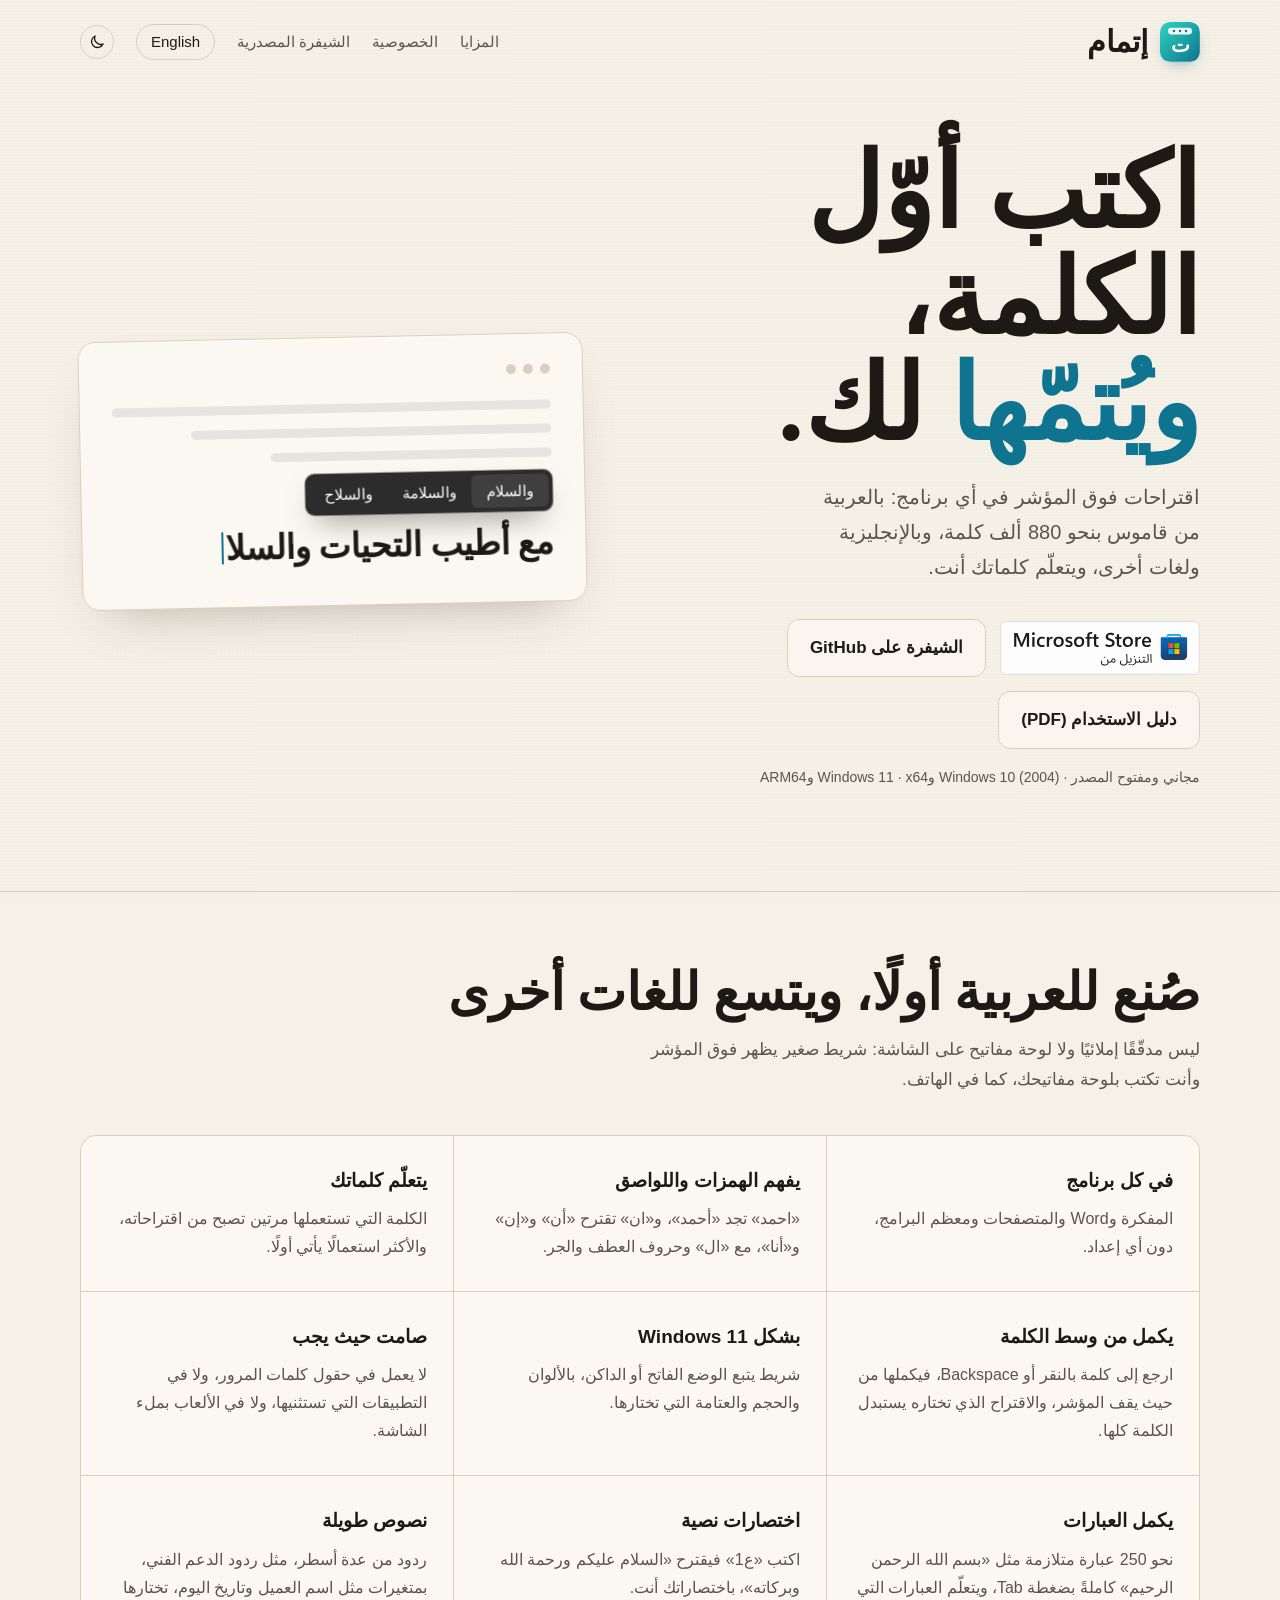
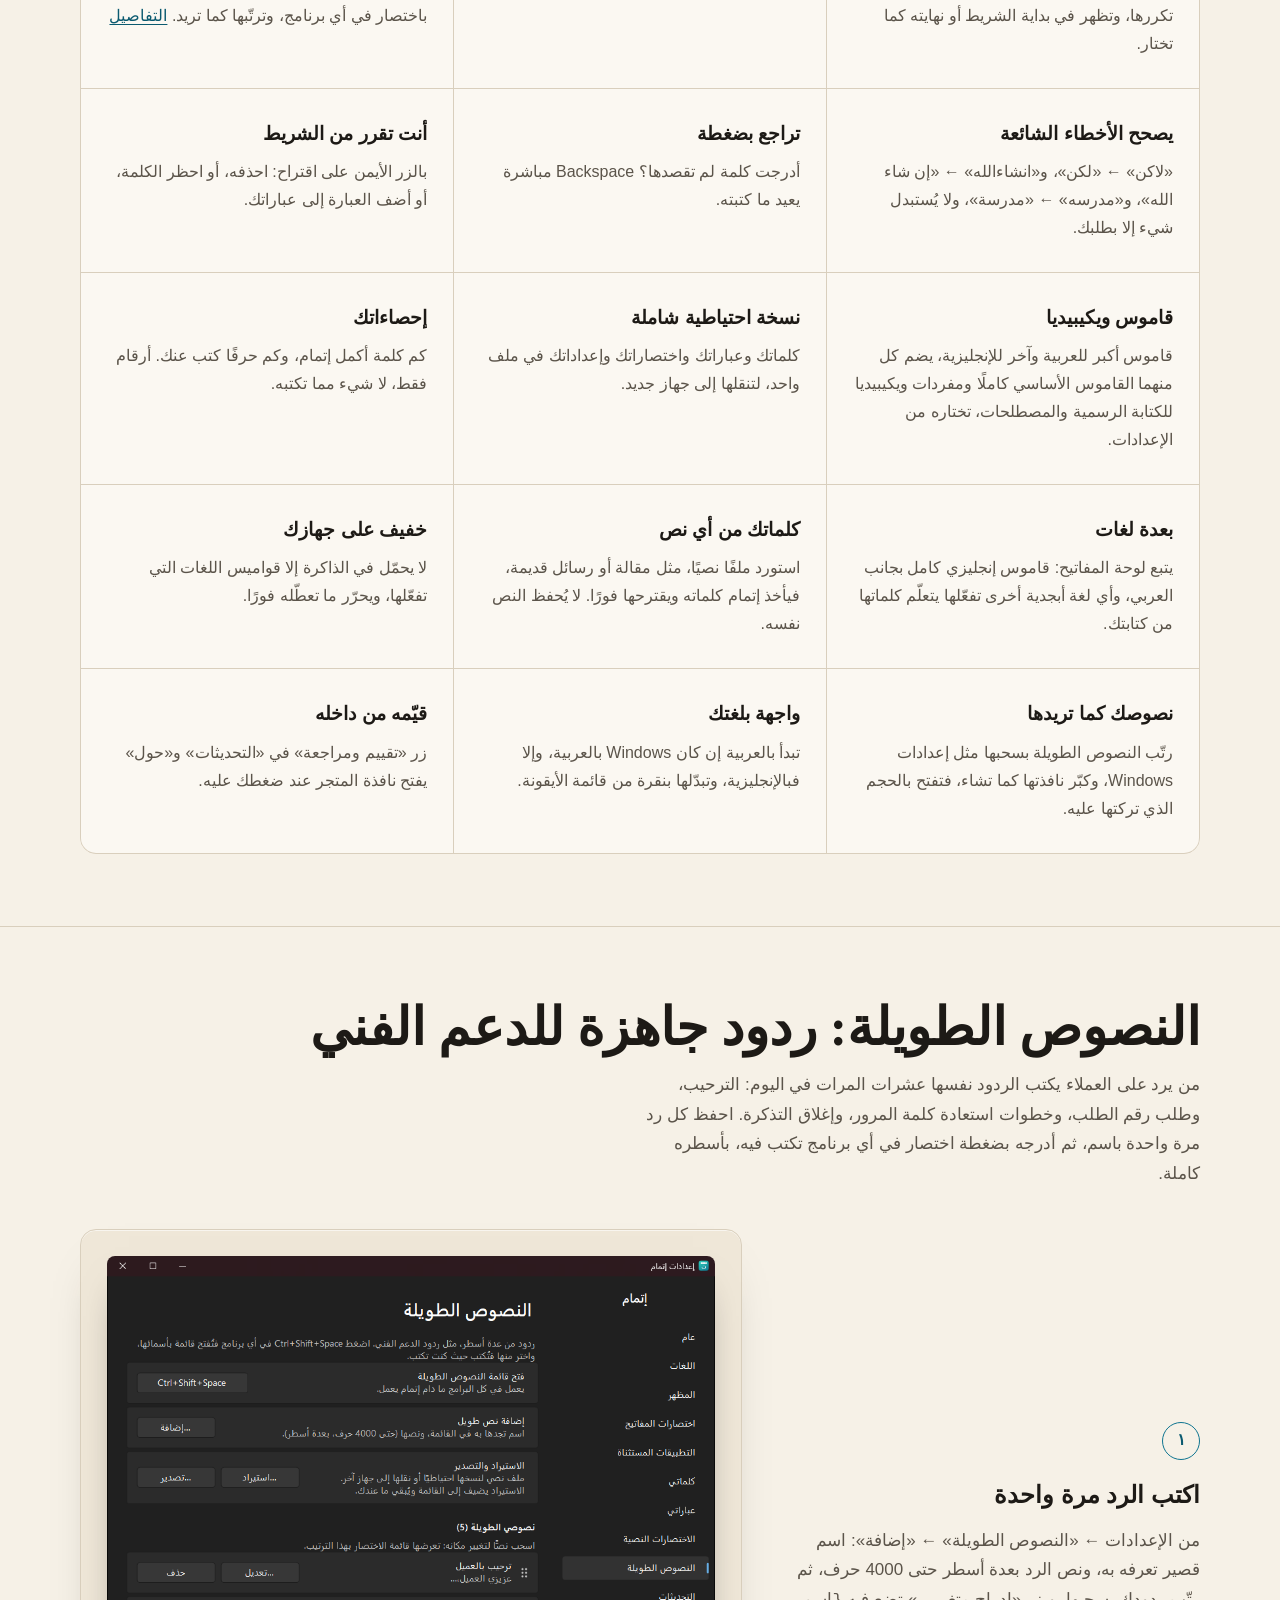
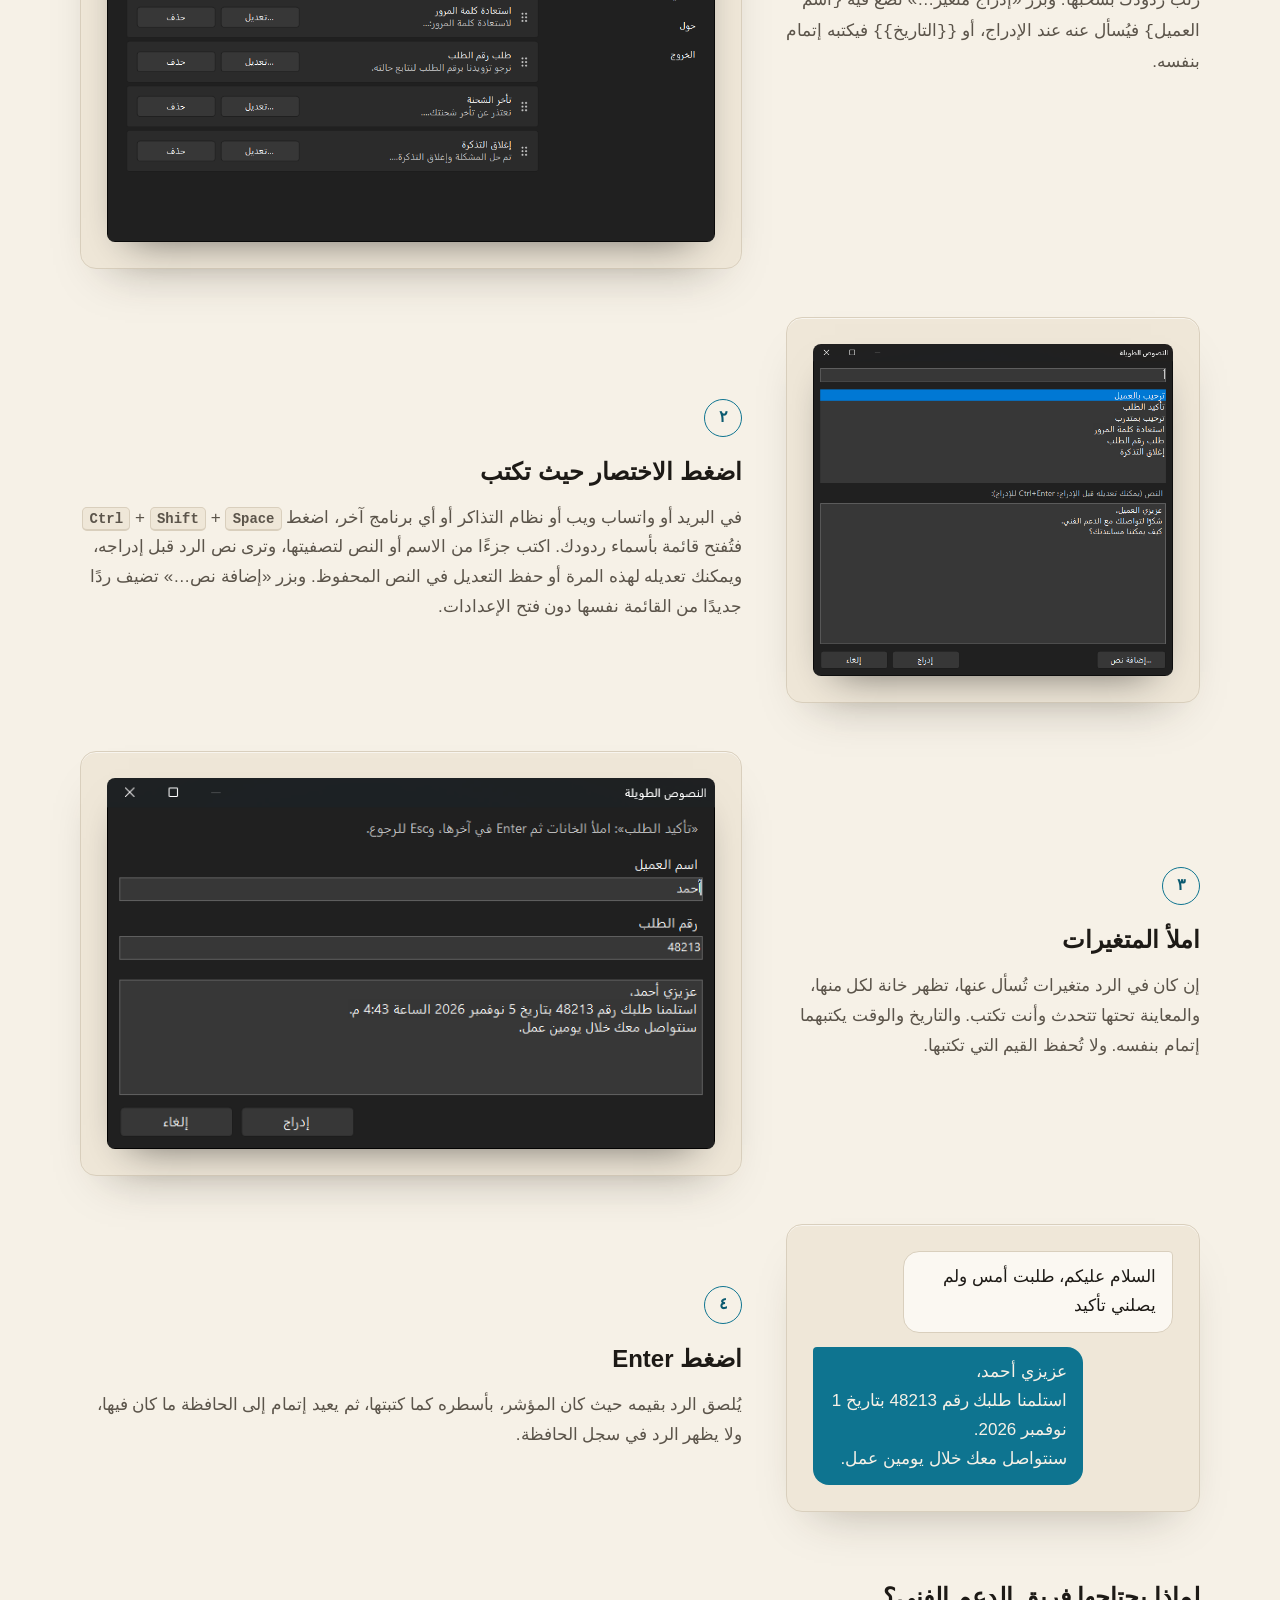
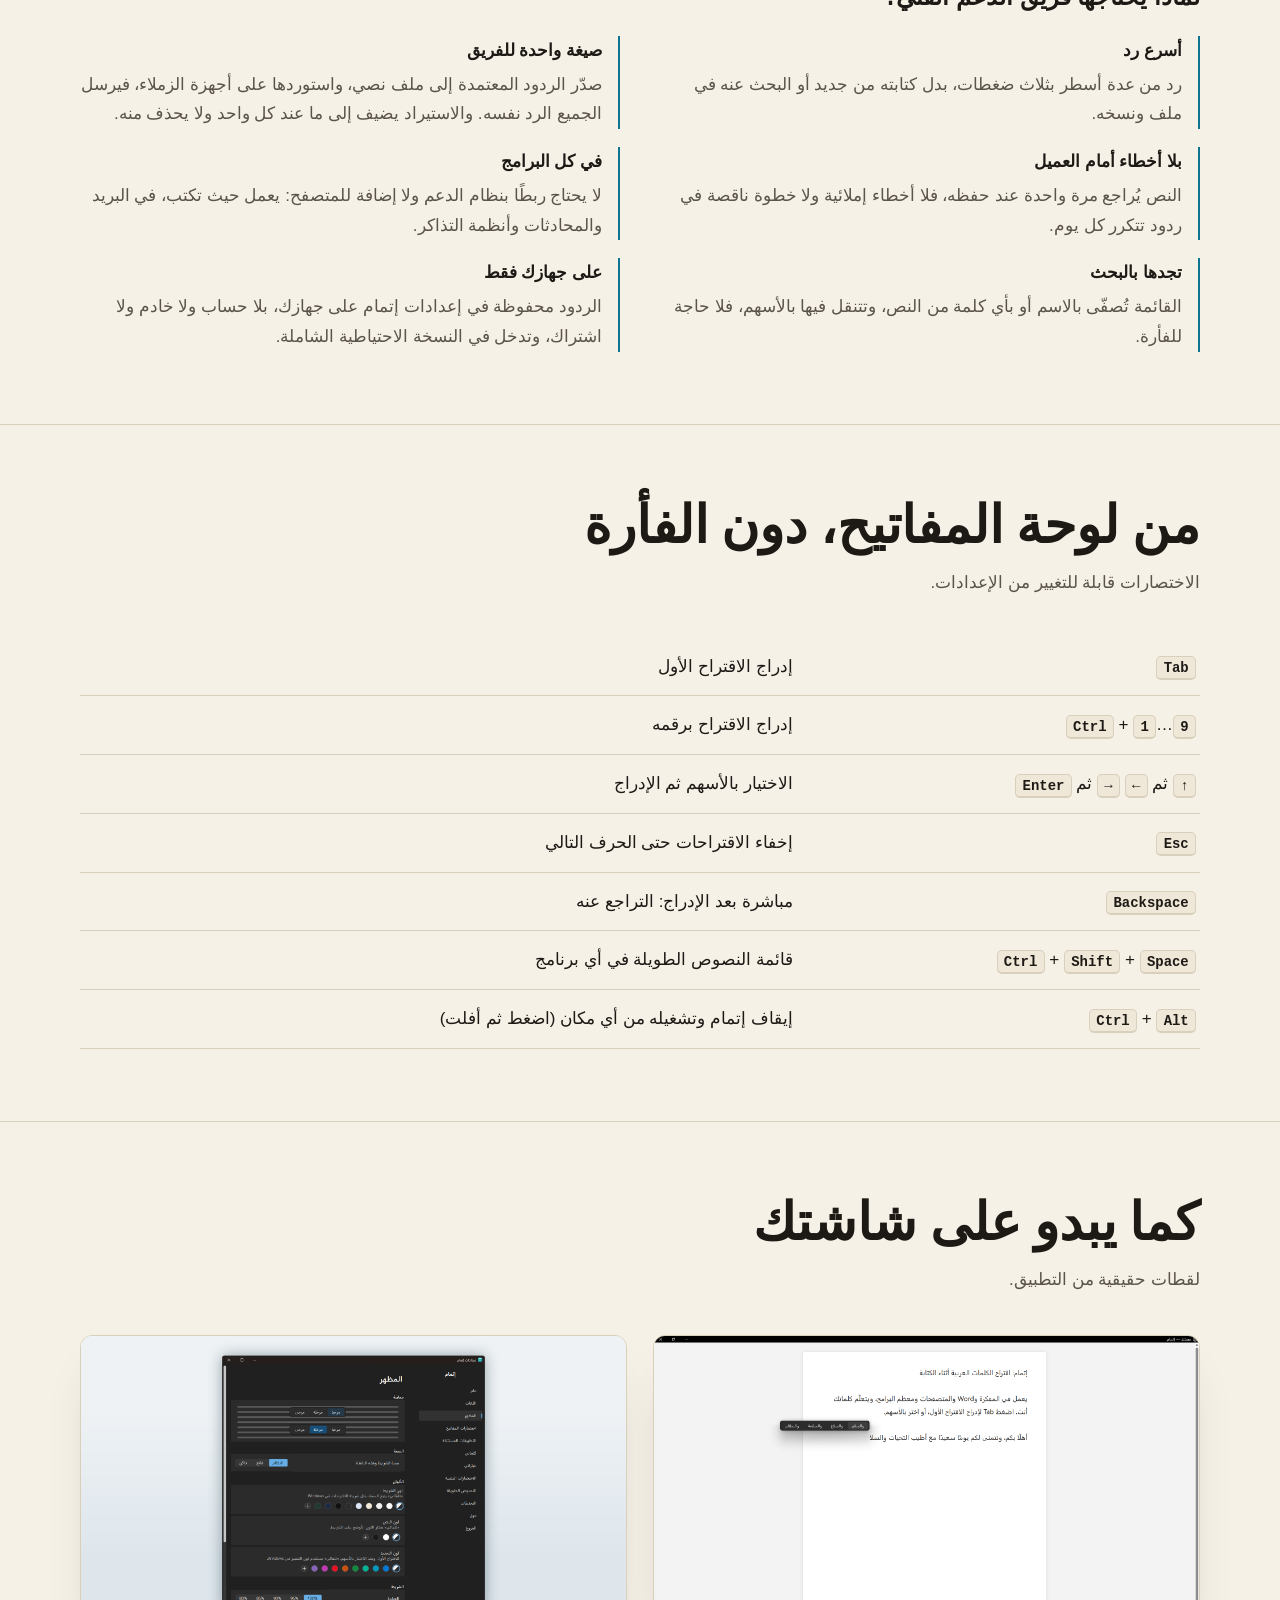
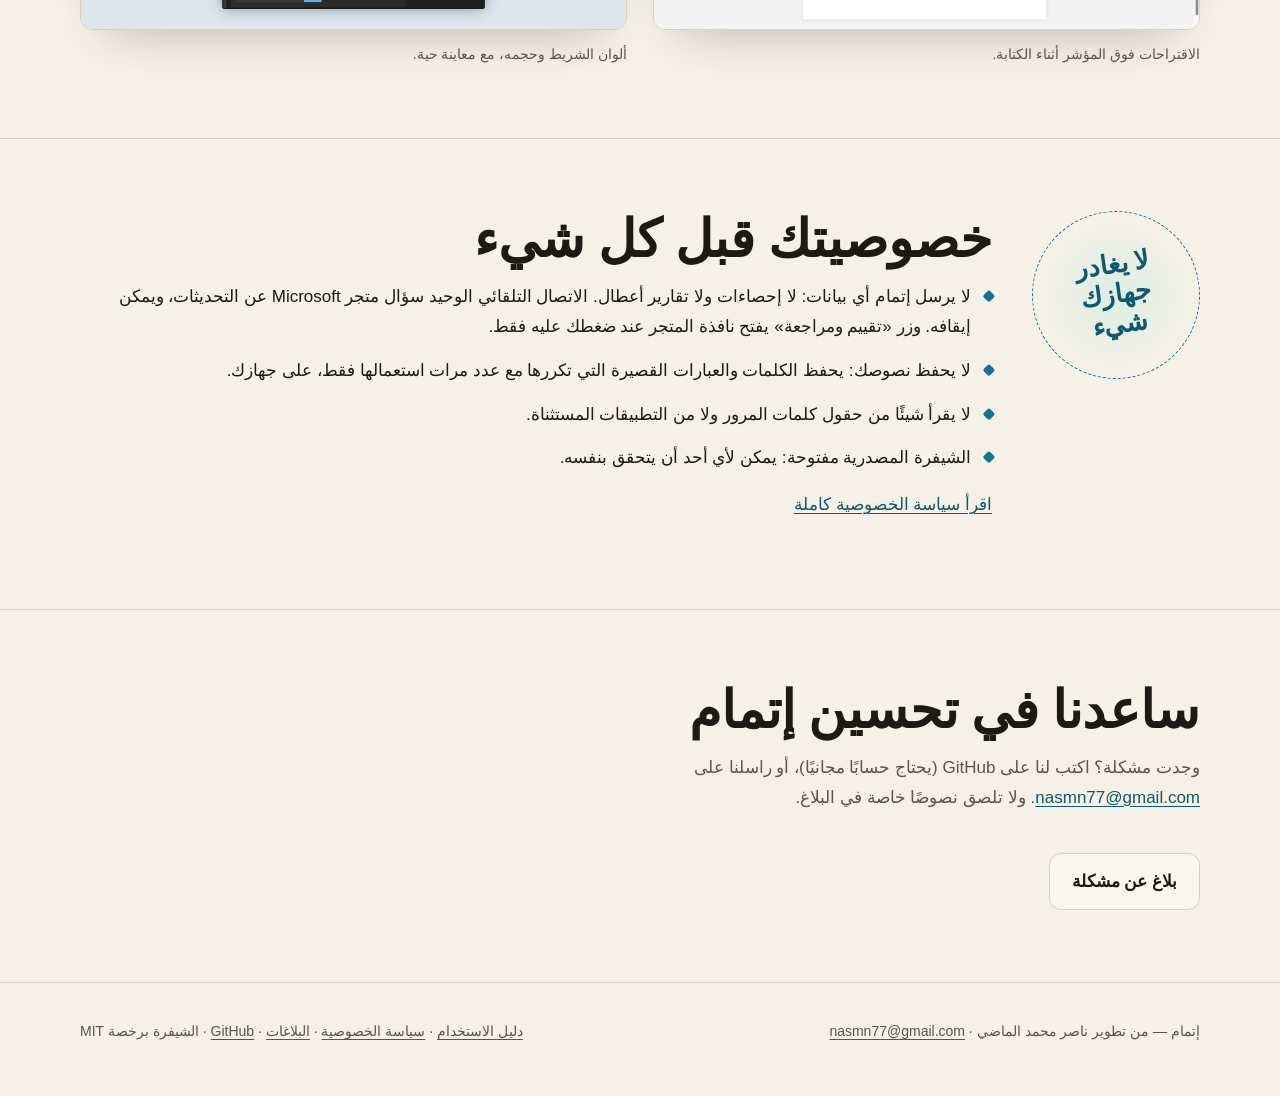
==== commit 4cd593c5: "docs(site): Microsoft's Store badge in place of the Store button The badge from Microsoft's generato" ====
--- a/site/index.html
+++ b/site/index.html
@@ -32,9 +32,9 @@
       <h1 class="reveal d1">اكتب أوّل الكلمة،<br><em>ويُتمّها</em> لك.</h1>
       <p class="lede reveal d2">اقتراحات فوق المؤشر في أي برنامج: بالعربية من قاموس بنحو 880 ألف كلمة، وبالإنجليزية ولغات أخرى، ويتعلّم كلماتك أنت.</p>
       <div class="actions reveal d3">
-        <a class="btn primary" href="https://apps.microsoft.com/detail/9P08F7KGRJB0" target="_blank" rel="noopener">
-          <svg viewBox="0 0 24 24" aria-hidden="true"><path fill="currentColor" d="M3 3h8.5v8.5H3zm9.5 0H21v8.5h-8.5zM3 12.5h8.5V21H3zm9.5 0H21V21h-8.5z"/></svg>
-          احصل عليه من متجر Microsoft
+        <a class="store-badge" href="https://get.microsoft.com/installer/download/9p08f7kgrjb0?referrer=appbadge" target="_self">
+          <img class="on-light" src="assets/store-badge/ar-light.svg" alt="التنزيل من Microsoft Store" width="200" height="55">
+          <img class="on-dark" src="assets/store-badge/ar-dark.svg" alt="التنزيل من Microsoft Store" width="200" height="55">
         </a>
         <a class="btn ghost" href="https://github.com/nasmn77/Itmam" target="_blank" rel="noopener">الشيفرة على GitHub</a>
         <a class="btn ghost" href="assets/guide/itmam-guide-ar.pdf" target="_blank" rel="noopener">دليل الاستخدام (PDF)</a>
--- a/site/assets/style.css
+++ b/site/assets/style.css
@@ -187,6 +187,19 @@
 }
 .btn.ghost { color: var(--ink); border: 1px solid var(--rule); background: color-mix(in srgb, var(--card) 70%, transparent); }
 .btn svg { width: 18px; height: 18px; flex: none; }
+
+/* Microsoft's own Store badge (from its badge generator), hosted here: the page requests nothing from elsewhere. */
+.store-badge { display: inline-block; line-height: 0; transition: transform .15s ease; }
+.store-badge:hover { transform: translateY(-1px); }
+.store-badge:focus-visible { outline: 2px solid var(--teal); outline-offset: 3px; border-radius: 6px; }
+.store-badge img { width: 200px; height: auto; }
+.store-badge .on-dark { display: none; }
+@media (prefers-color-scheme: dark) {
+  :root:not([data-theme="light"]) .store-badge .on-light { display: none; }
+  :root:not([data-theme="light"]) .store-badge .on-dark { display: inline; }
+}
+:root[data-theme="dark"] .store-badge .on-light { display: none; }
+:root[data-theme="dark"] .store-badge .on-dark { display: inline; }
 
 .note { margin-top: 16px; font-size: 14px; color: var(--ink-soft); }
 
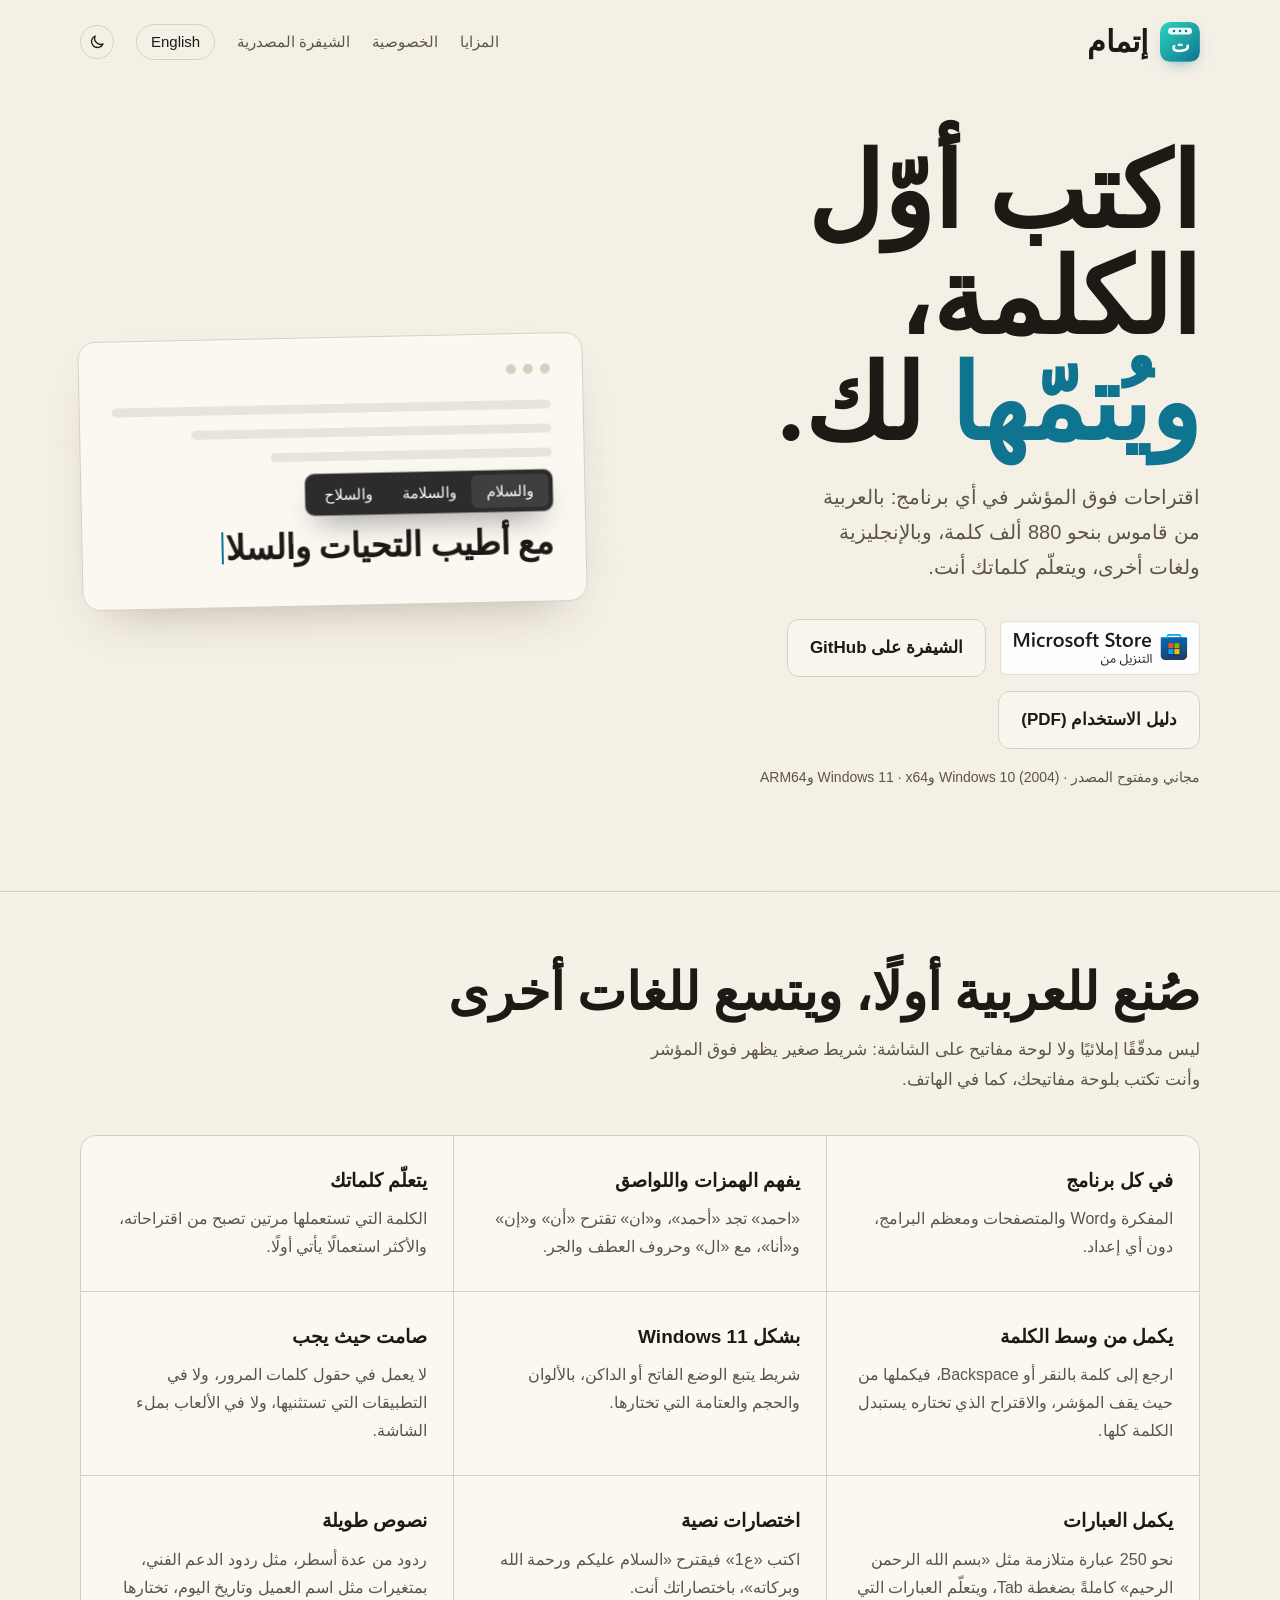
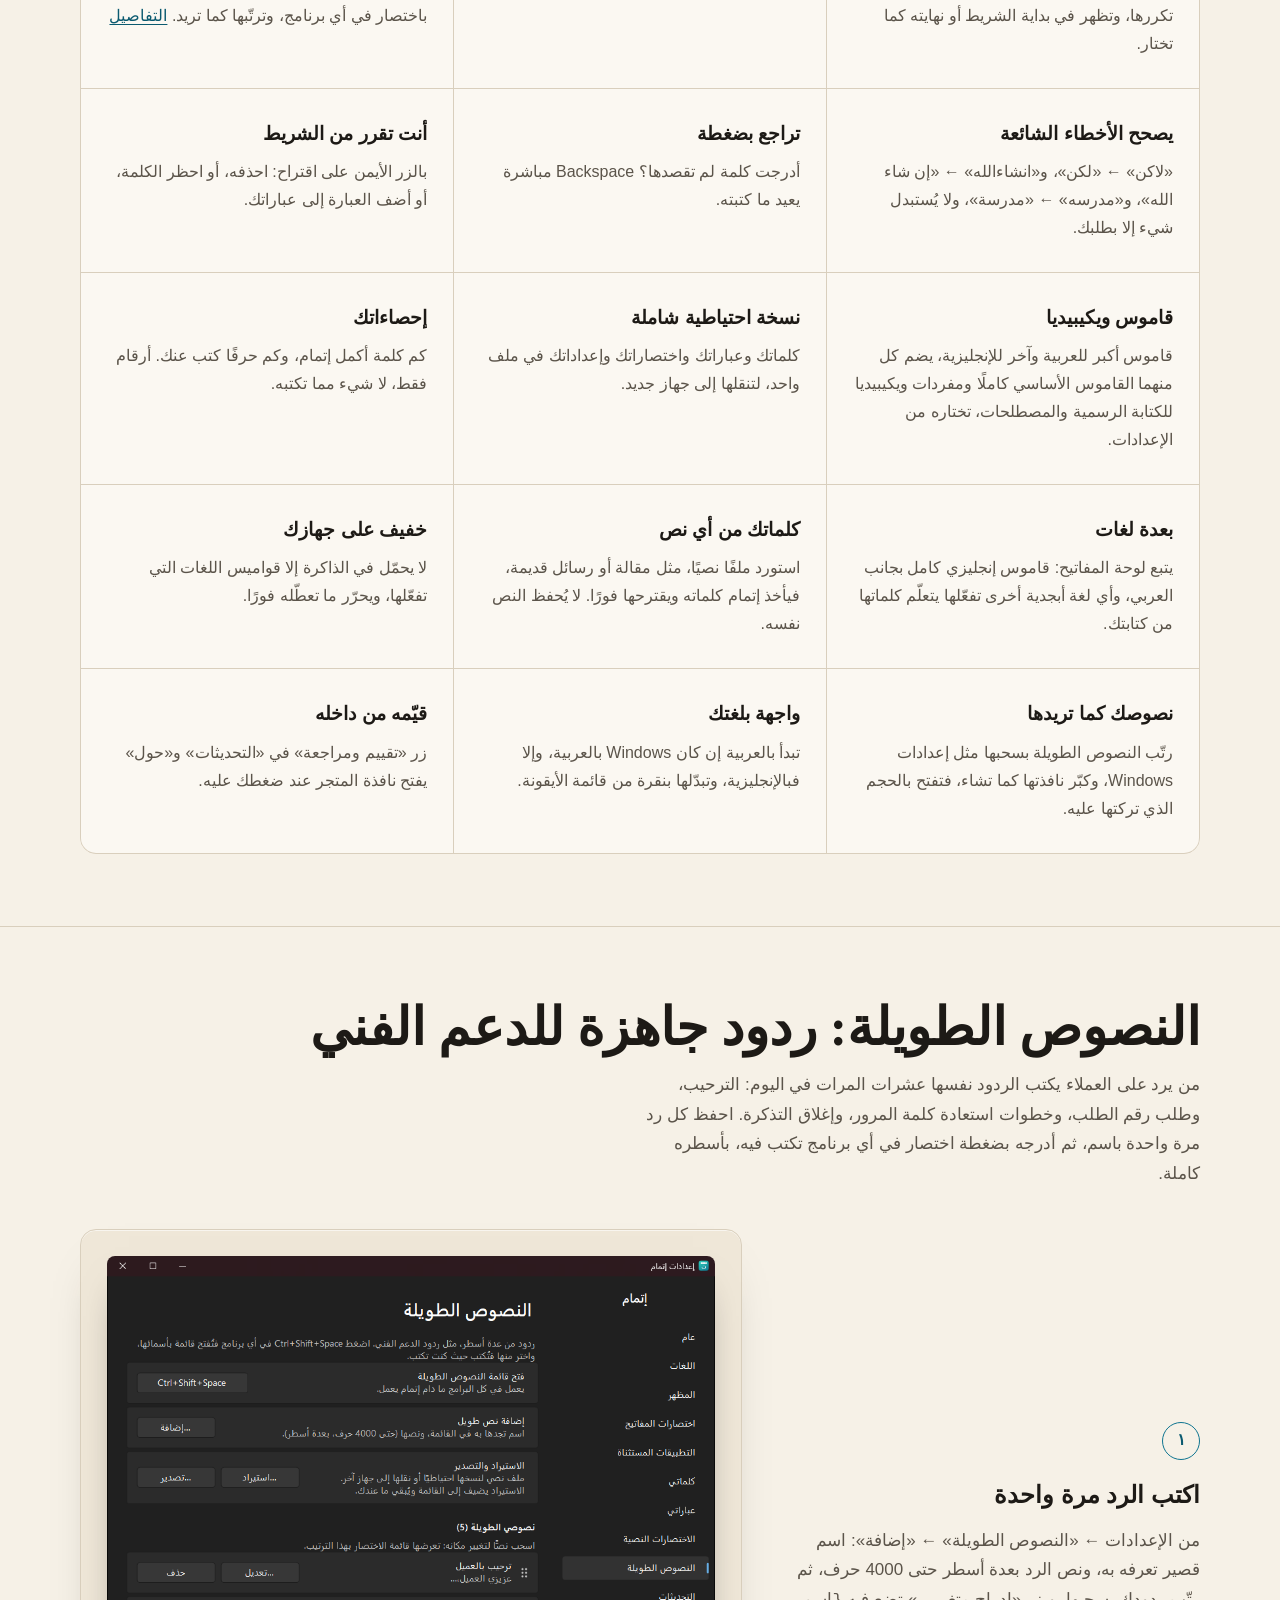
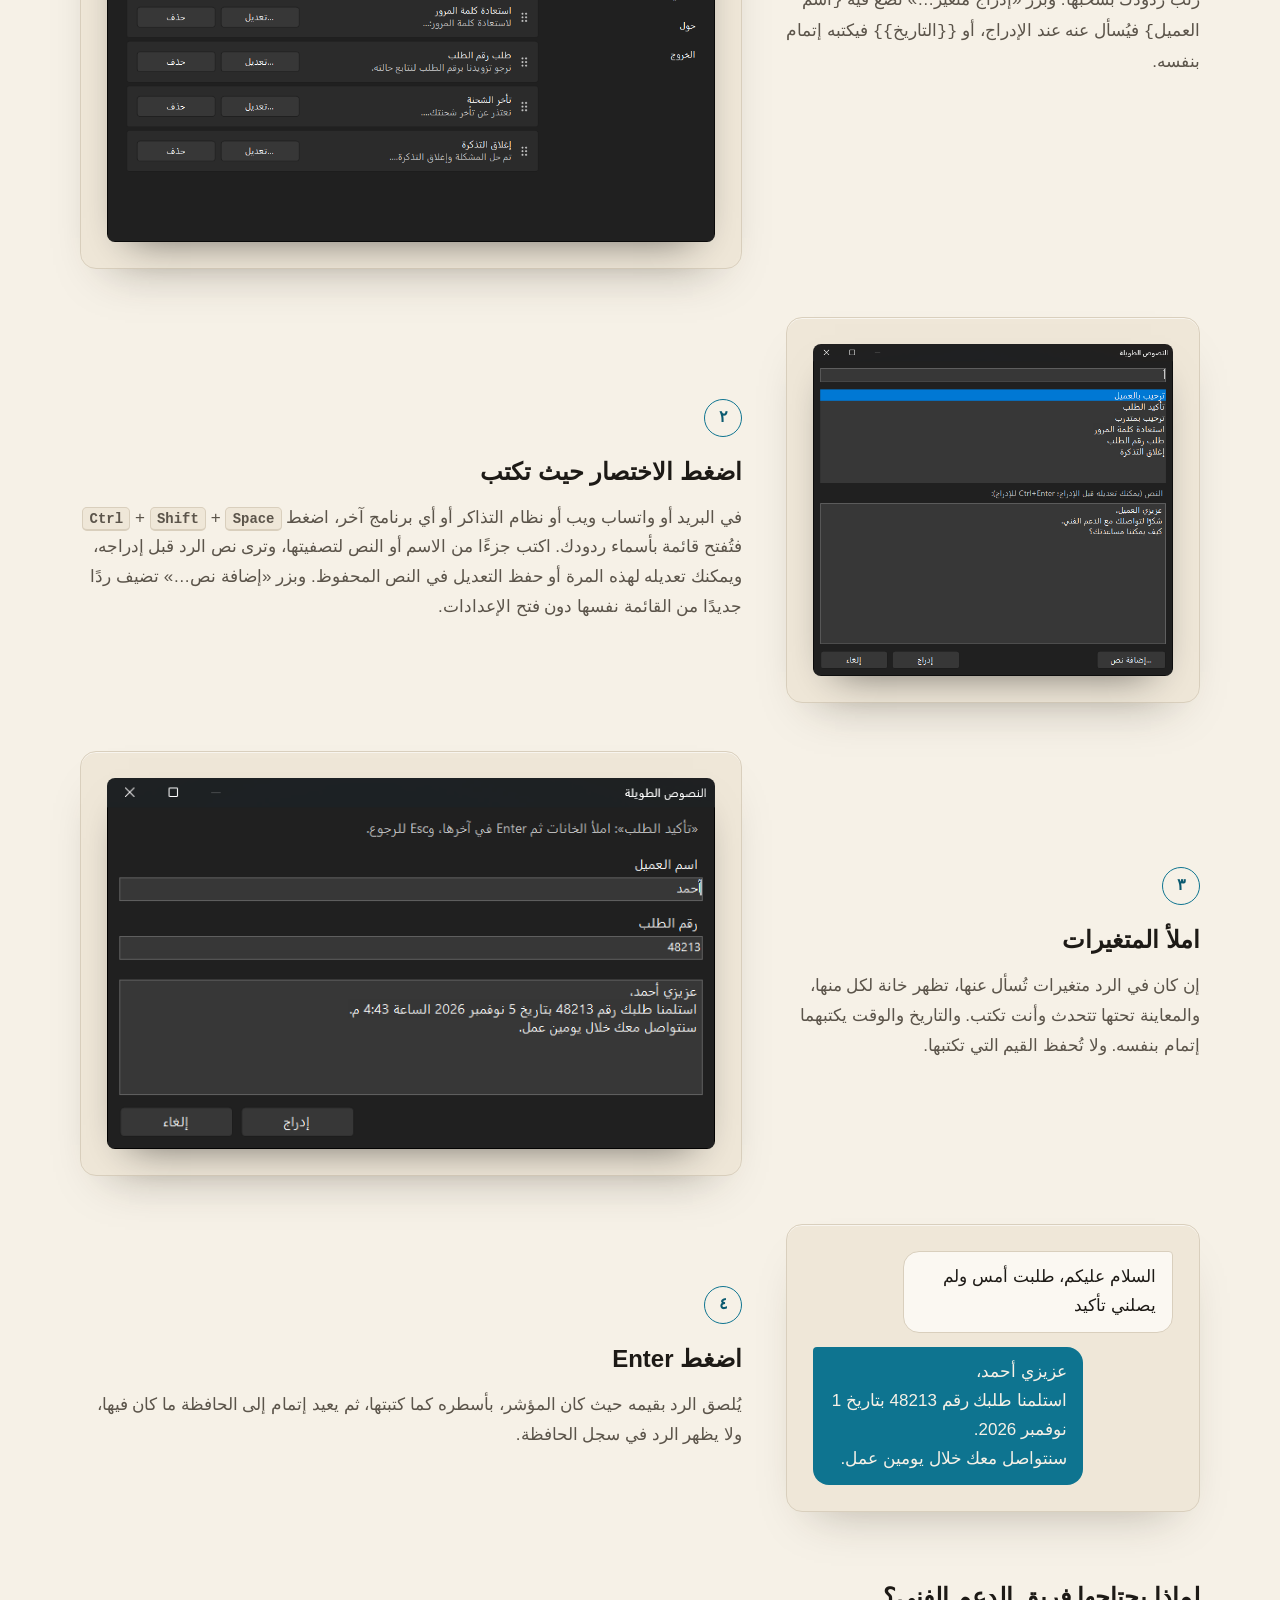
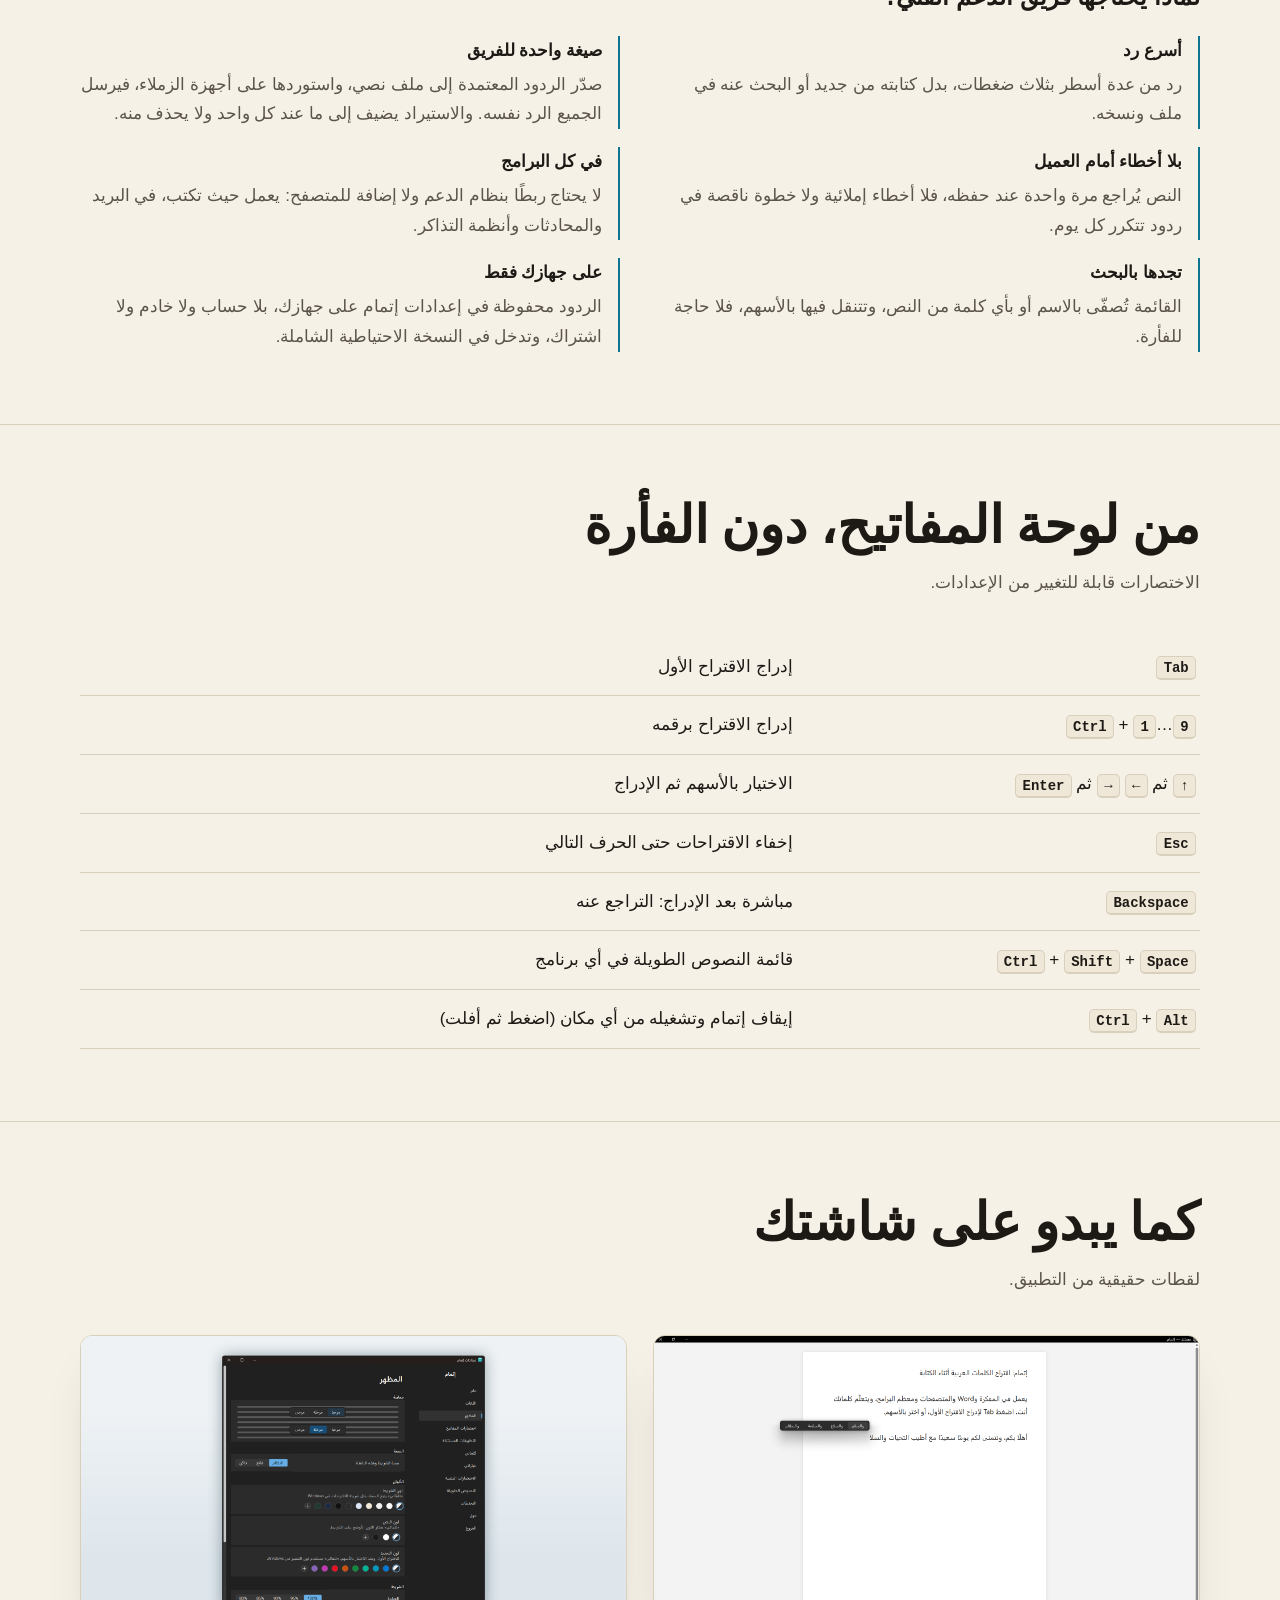
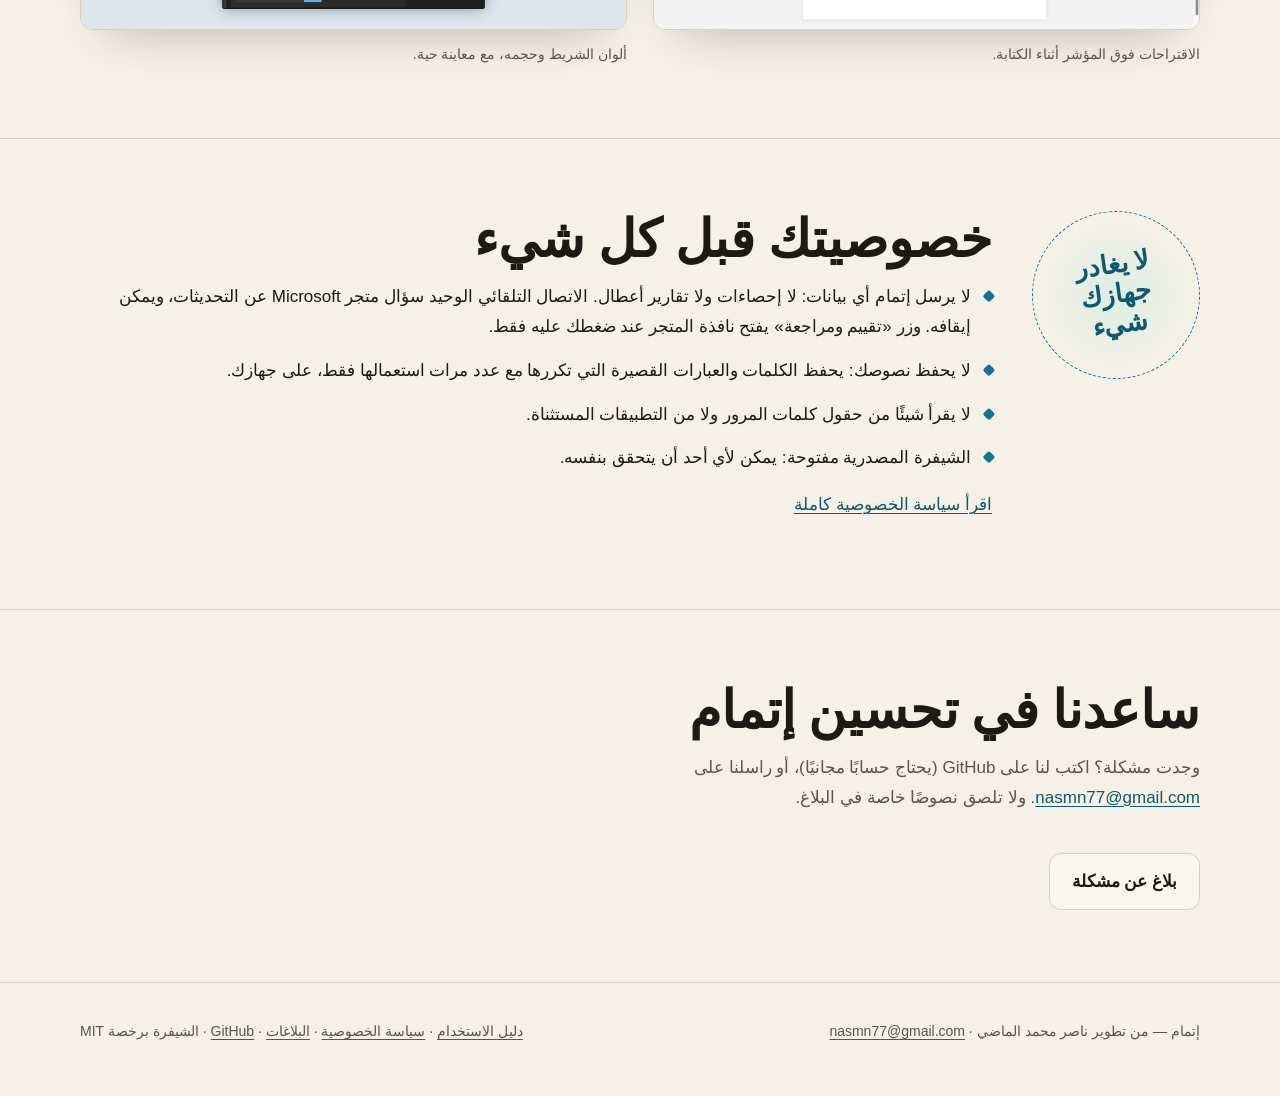
==== commit ffabb09c: "docs(site): the Store badge opens Itmam's Store page Visitors see the description, pictures and rati" ====
--- a/site/index.html
+++ b/site/index.html
@@ -32,7 +32,7 @@
       <h1 class="reveal d1">اكتب أوّل الكلمة،<br><em>ويُتمّها</em> لك.</h1>
       <p class="lede reveal d2">اقتراحات فوق المؤشر في أي برنامج: بالعربية من قاموس بنحو 880 ألف كلمة، وبالإنجليزية ولغات أخرى، ويتعلّم كلماتك أنت.</p>
       <div class="actions reveal d3">
-        <a class="store-badge" href="https://get.microsoft.com/installer/download/9p08f7kgrjb0?referrer=appbadge" target="_self">
+        <a class="store-badge" href="https://apps.microsoft.com/detail/9P08F7KGRJB0" target="_blank" rel="noopener">
           <img class="on-light" src="assets/store-badge/ar-light.svg" alt="التنزيل من Microsoft Store" width="200" height="55">
           <img class="on-dark" src="assets/store-badge/ar-dark.svg" alt="التنزيل من Microsoft Store" width="200" height="55">
         </a>
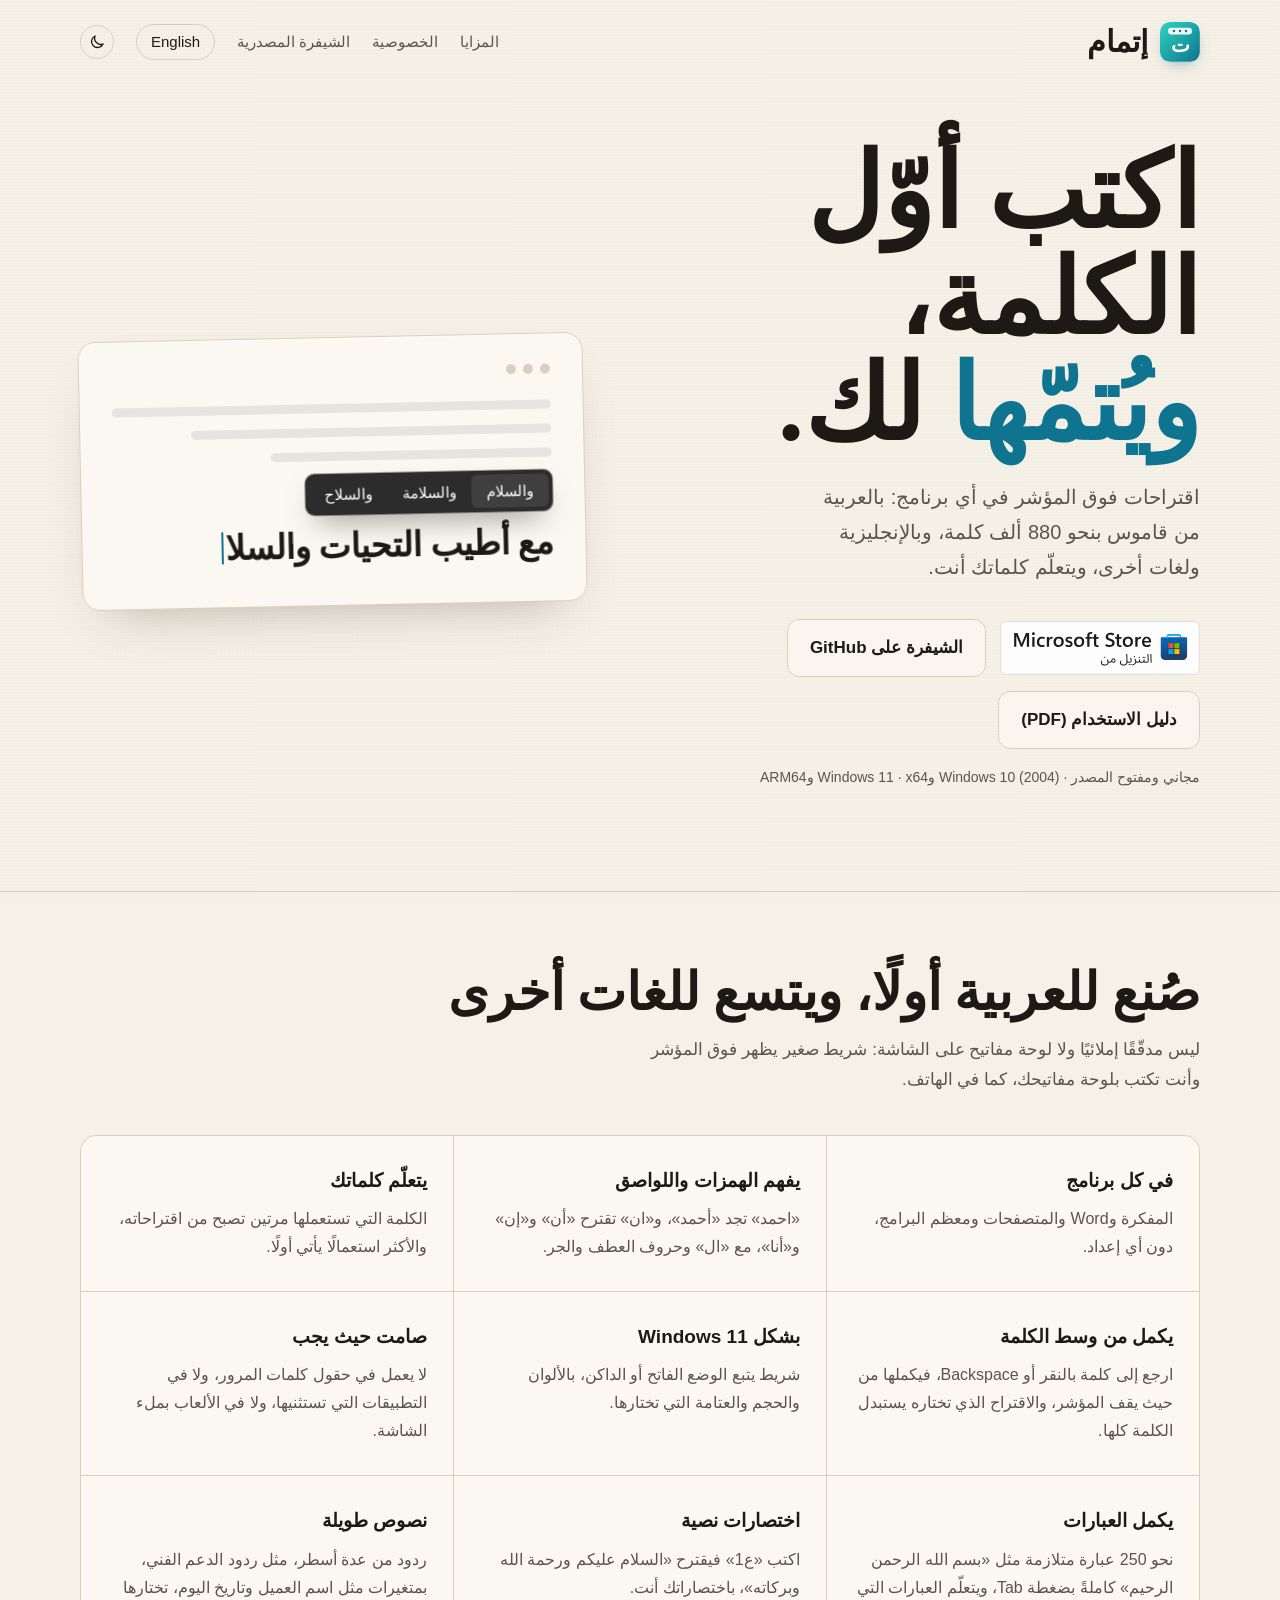
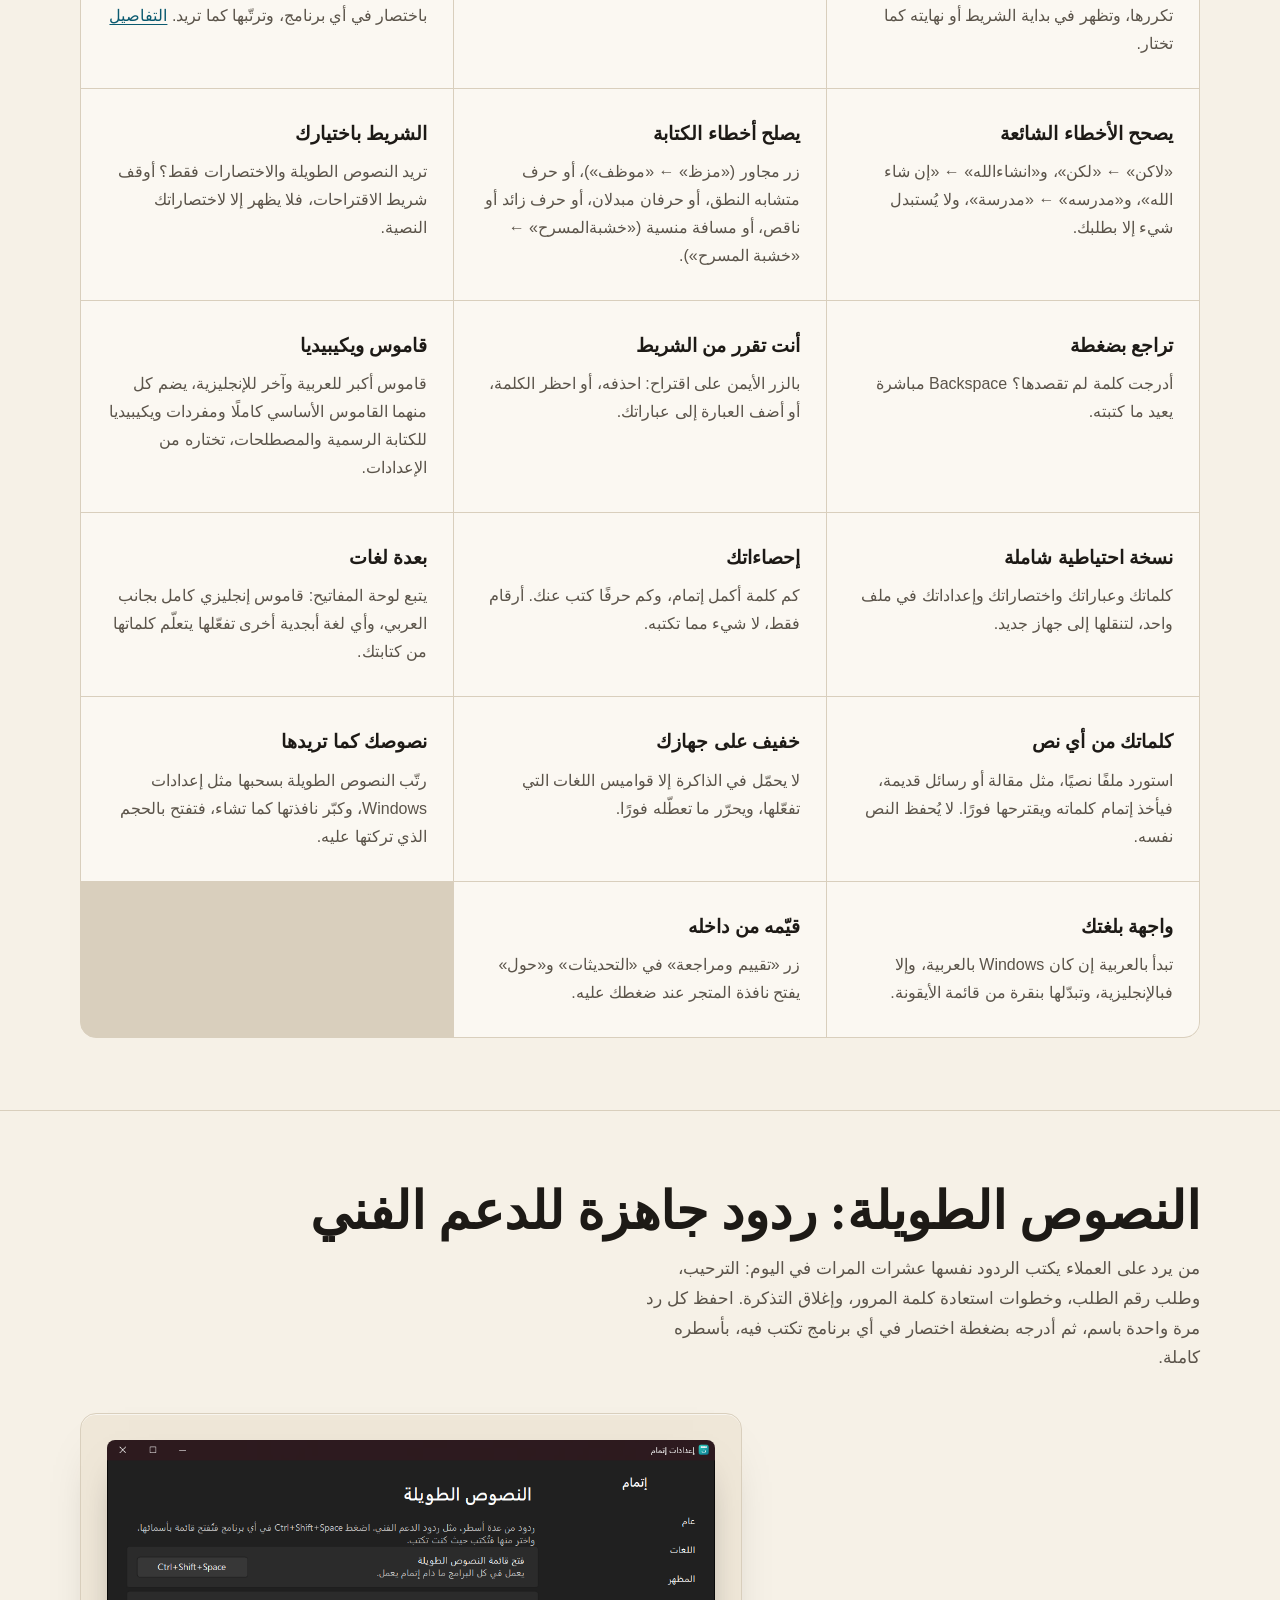
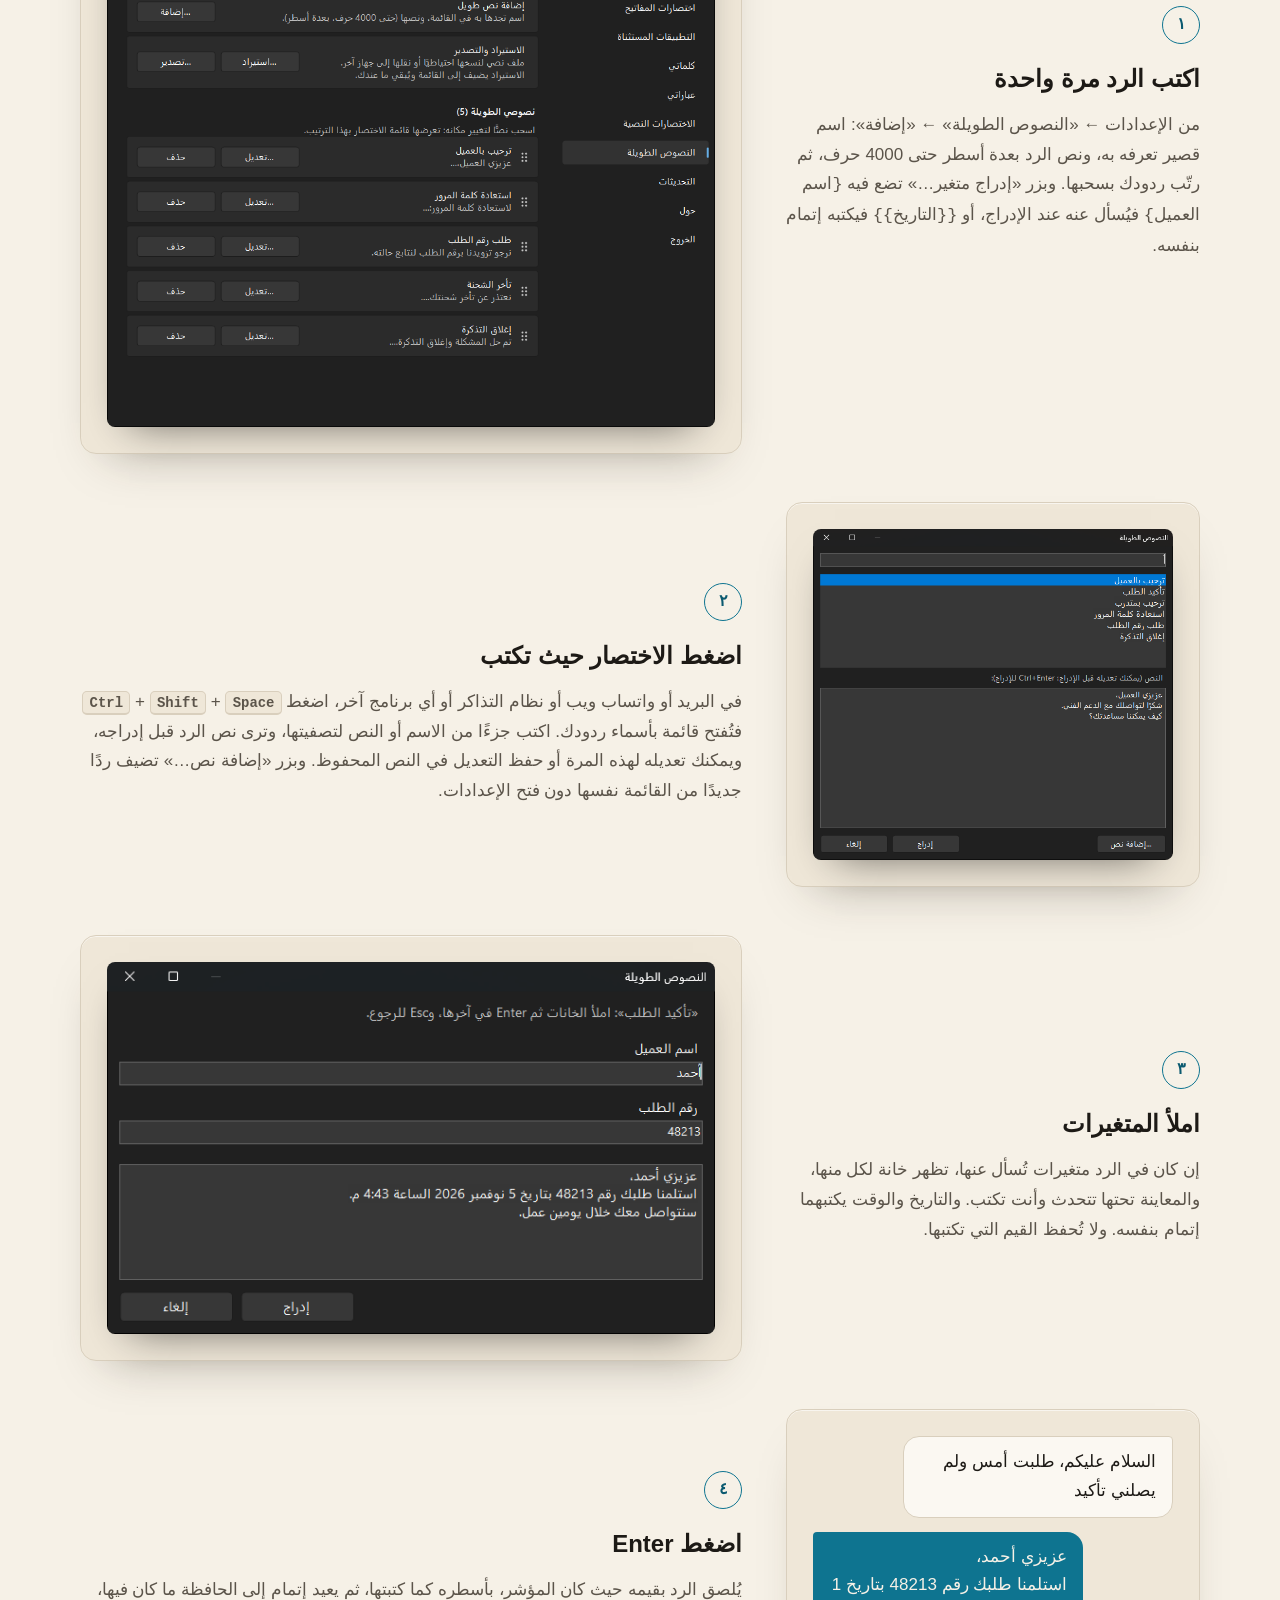
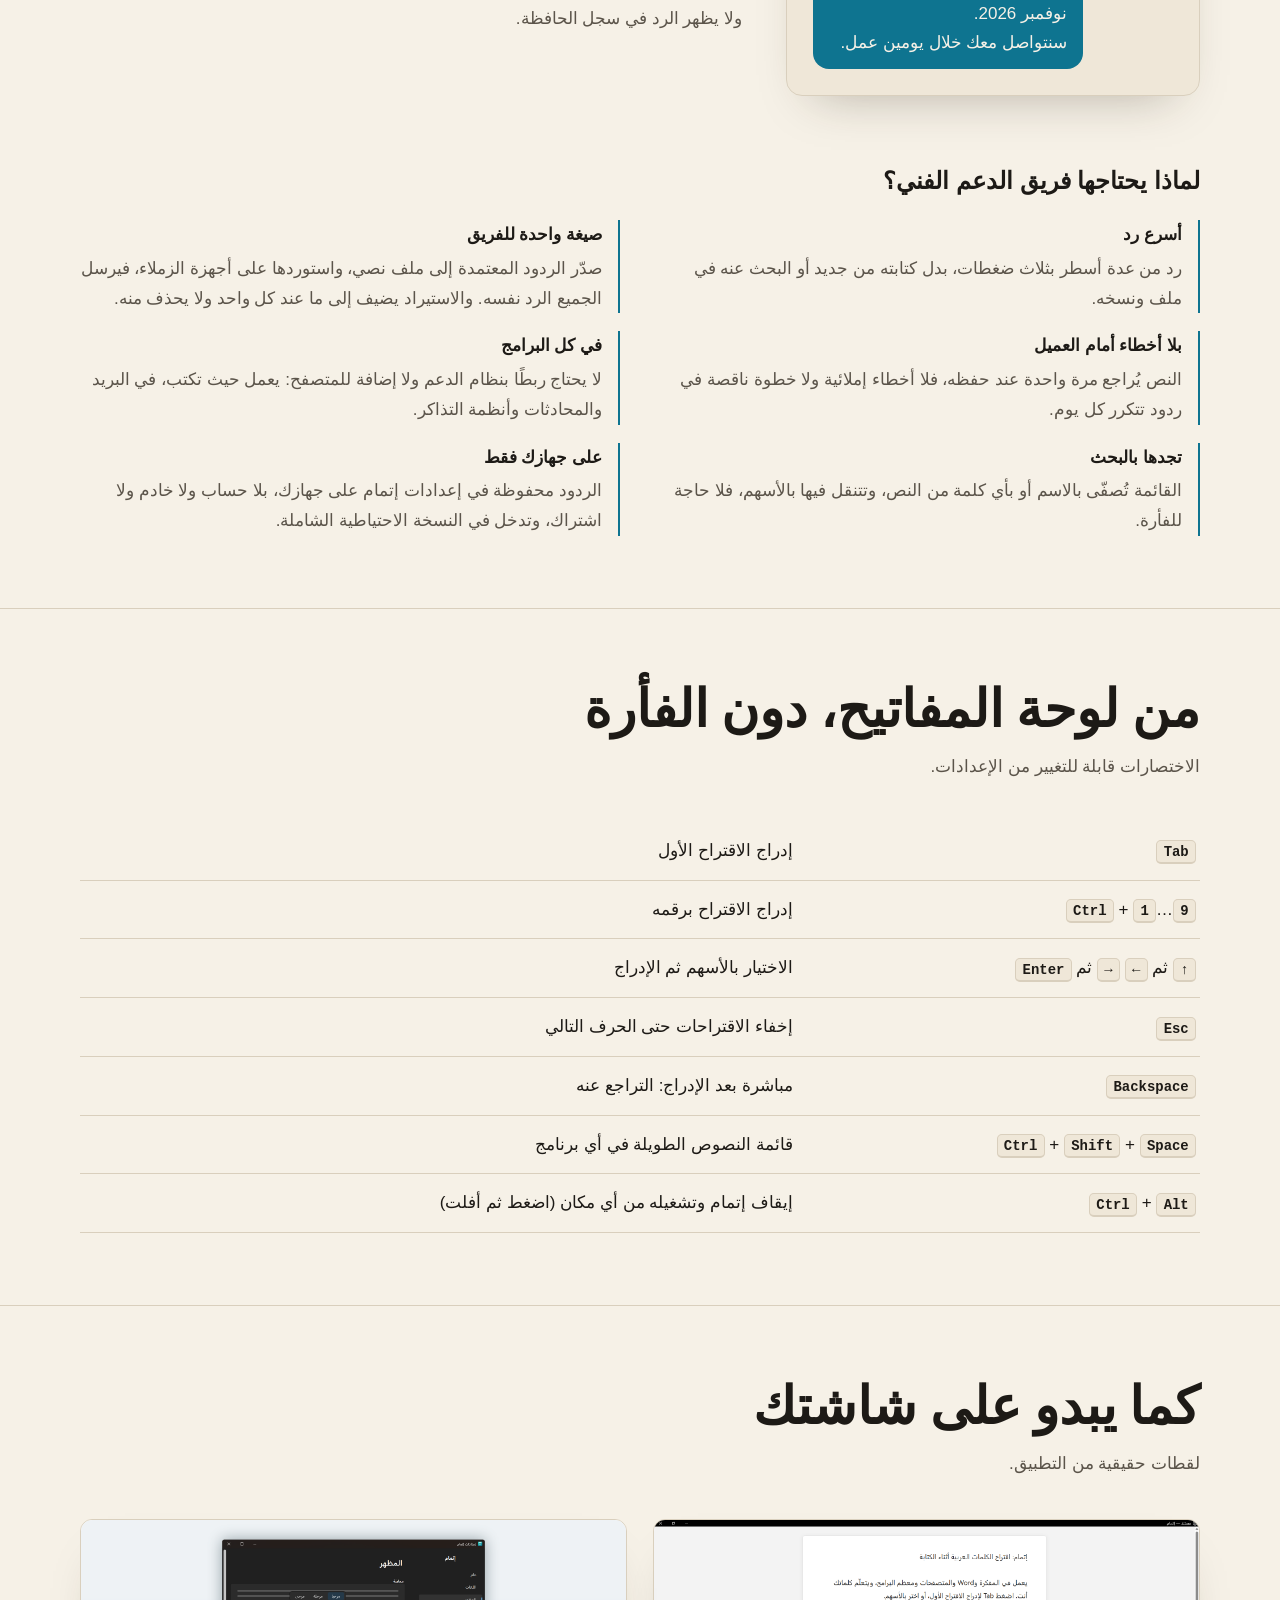
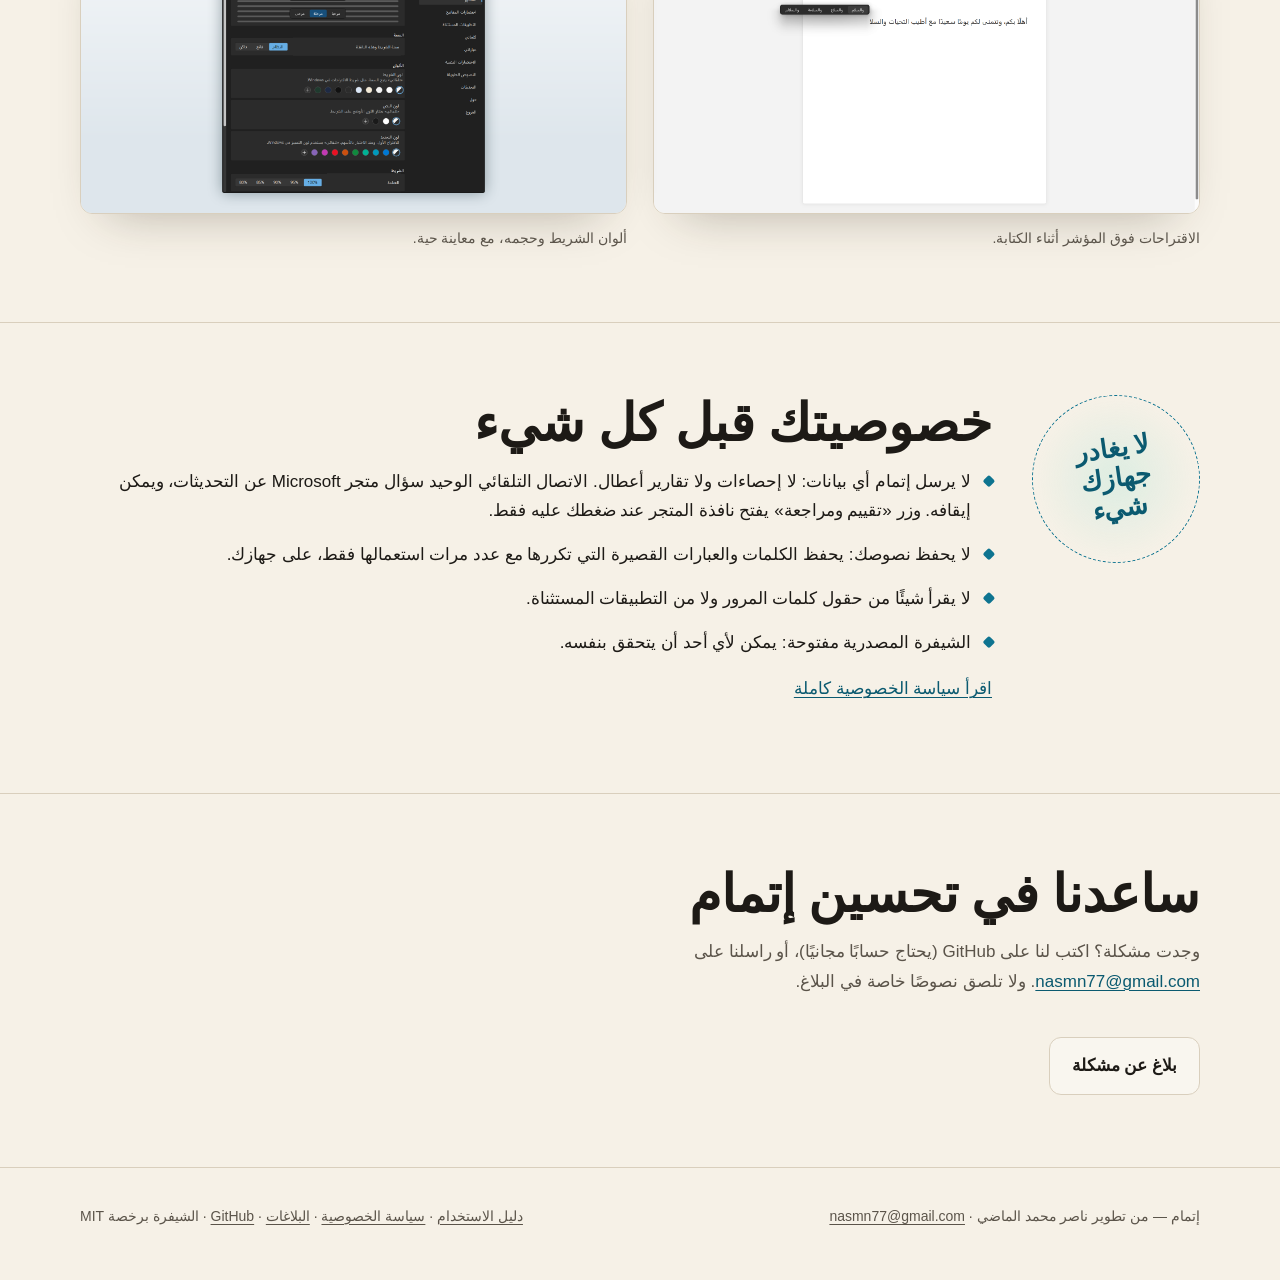
==== commit f83823d3: "Merge branch 'site-2.3' Co-Authored-By: Claude Opus 5.5 <noreply@anthropic.com>" ====
--- a/site/index.html
+++ b/site/index.html
@@ -68,6 +68,8 @@
         <div class="feature"><h3>اختصارات نصية</h3><p>اكتب «ع1» فيقترح «السلام عليكم ورحمة الله وبركاته»، باختصاراتك أنت.</p></div>
         <div class="feature"><h3>نصوص طويلة</h3><p>ردود من عدة أسطر، مثل ردود الدعم الفني، بمتغيرات مثل اسم العميل وتاريخ اليوم، تختارها باختصار في أي برنامج، وترتّبها كما تريد. <a href="#long-phrases">التفاصيل</a></p></div>
         <div class="feature"><h3>يصحح الأخطاء الشائعة</h3><p>«لاكن» ← «لكن»، و«انشاءالله» ← «إن شاء الله»، و«مدرسه» ← «مدرسة»، ولا يُستبدل شيء إلا بطلبك.</p></div>
+        <div class="feature"><h3>يصلح أخطاء الكتابة</h3><p>زر مجاور («مزظ» ← «موظف»)، أو حرف متشابه النطق، أو حرفان مبدلان، أو حرف زائد أو ناقص، أو مسافة منسية («خشبةالمسرح» ← «خشبة المسرح»).</p></div>
+        <div class="feature"><h3>الشريط باختيارك</h3><p>تريد النصوص الطويلة والاختصارات فقط؟ أوقف شريط الاقتراحات، فلا يظهر إلا لاختصاراتك النصية.</p></div>
         <div class="feature"><h3>تراجع بضغطة</h3><p>أدرجت كلمة لم تقصدها؟ Backspace مباشرة يعيد ما كتبته.</p></div>
         <div class="feature"><h3>أنت تقرر من الشريط</h3><p>بالزر الأيمن على اقتراح: احذفه، أو احظر الكلمة، أو أضف العبارة إلى عباراتك.</p></div>
         <div class="feature"><h3>قاموس ويكيبيديا</h3><p>قاموس أكبر للعربية وآخر للإنجليزية، يضم كل منهما القاموس الأساسي كاملًا ومفردات ويكيبيديا للكتابة الرسمية والمصطلحات، تختاره من الإعدادات.</p></div>
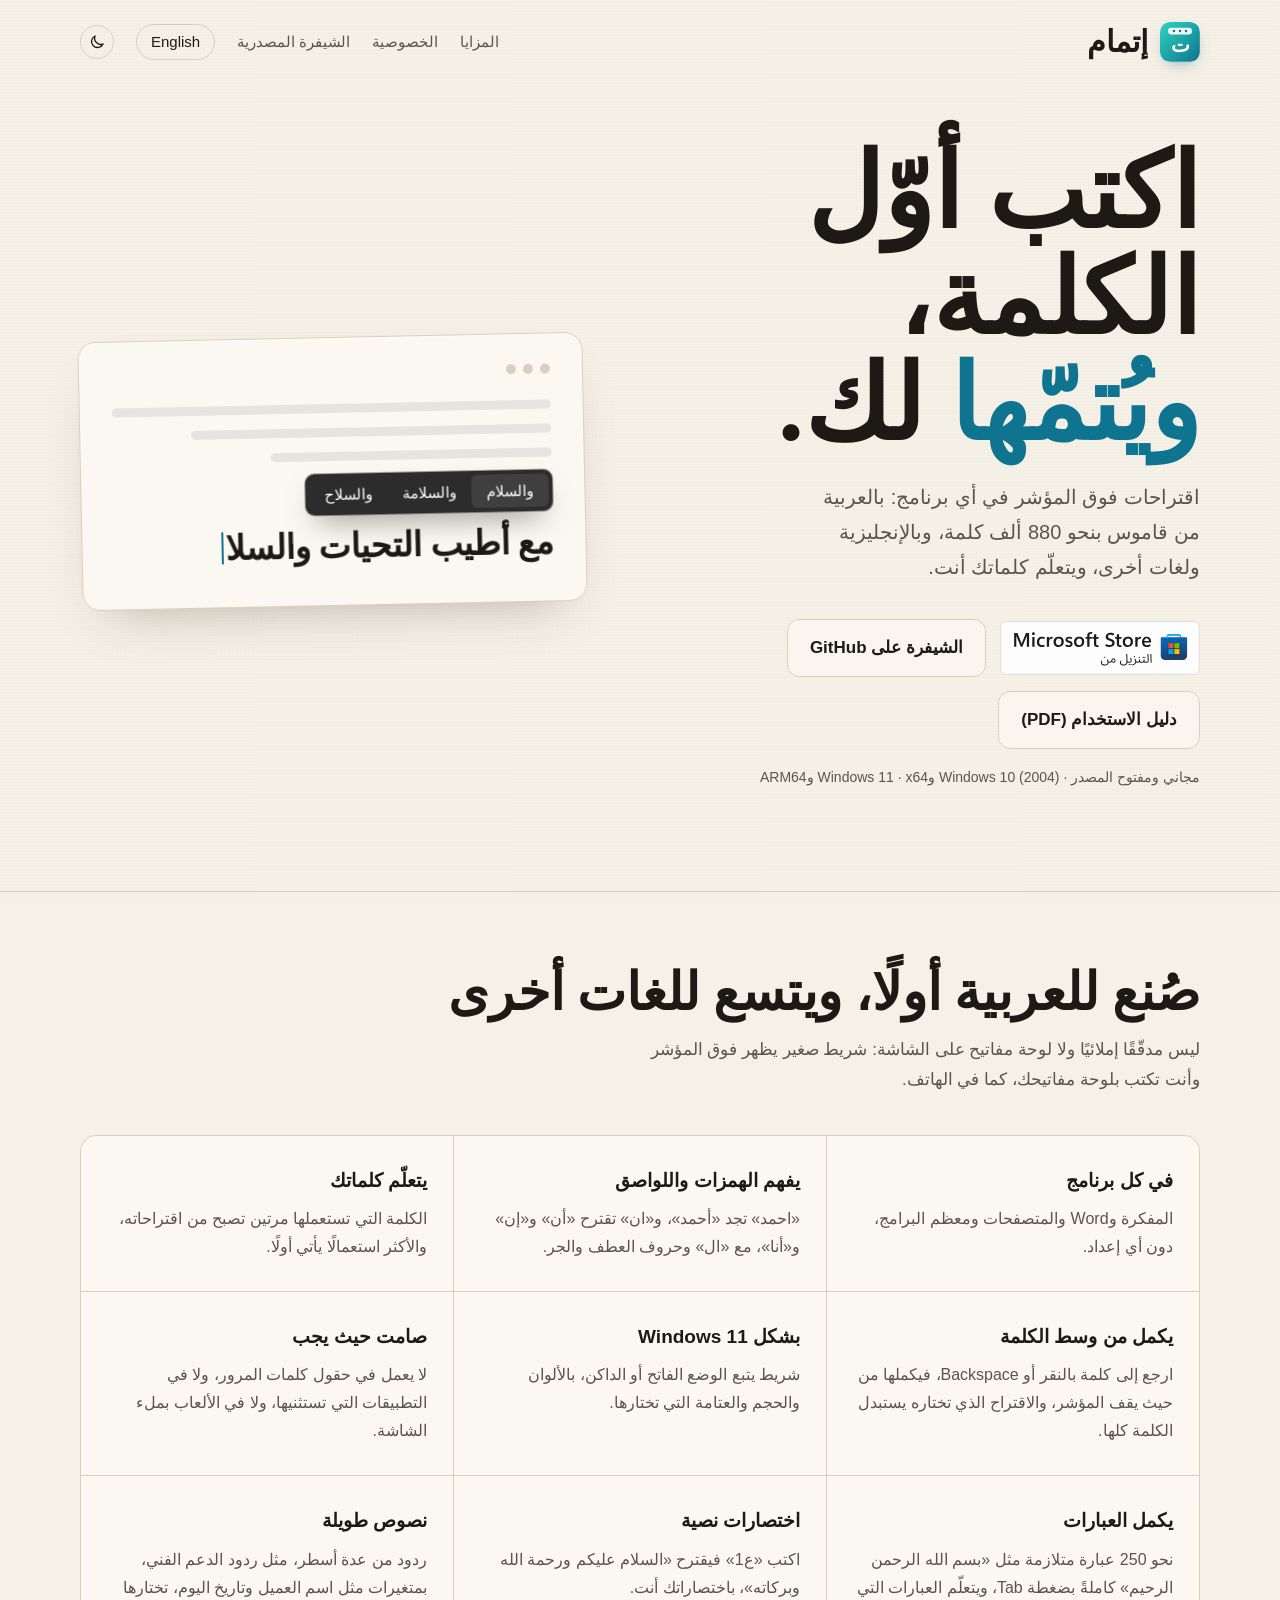
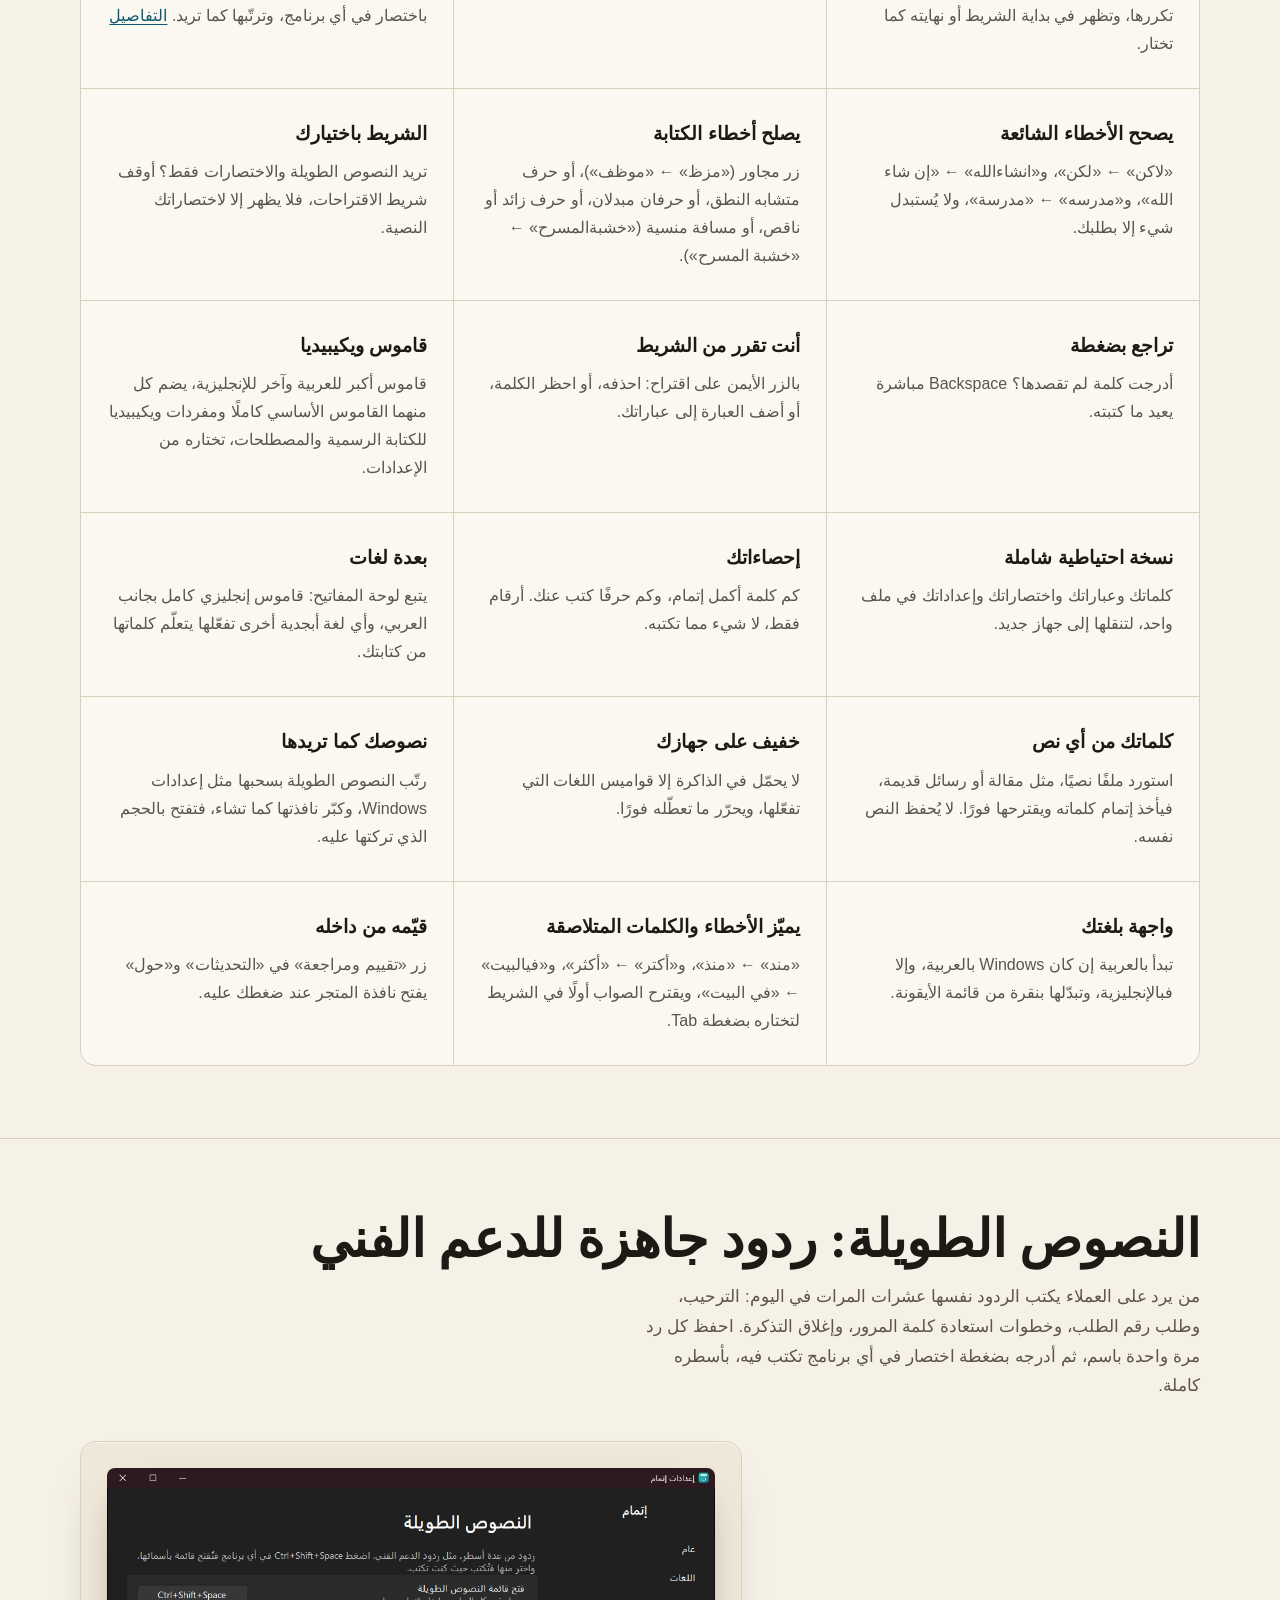
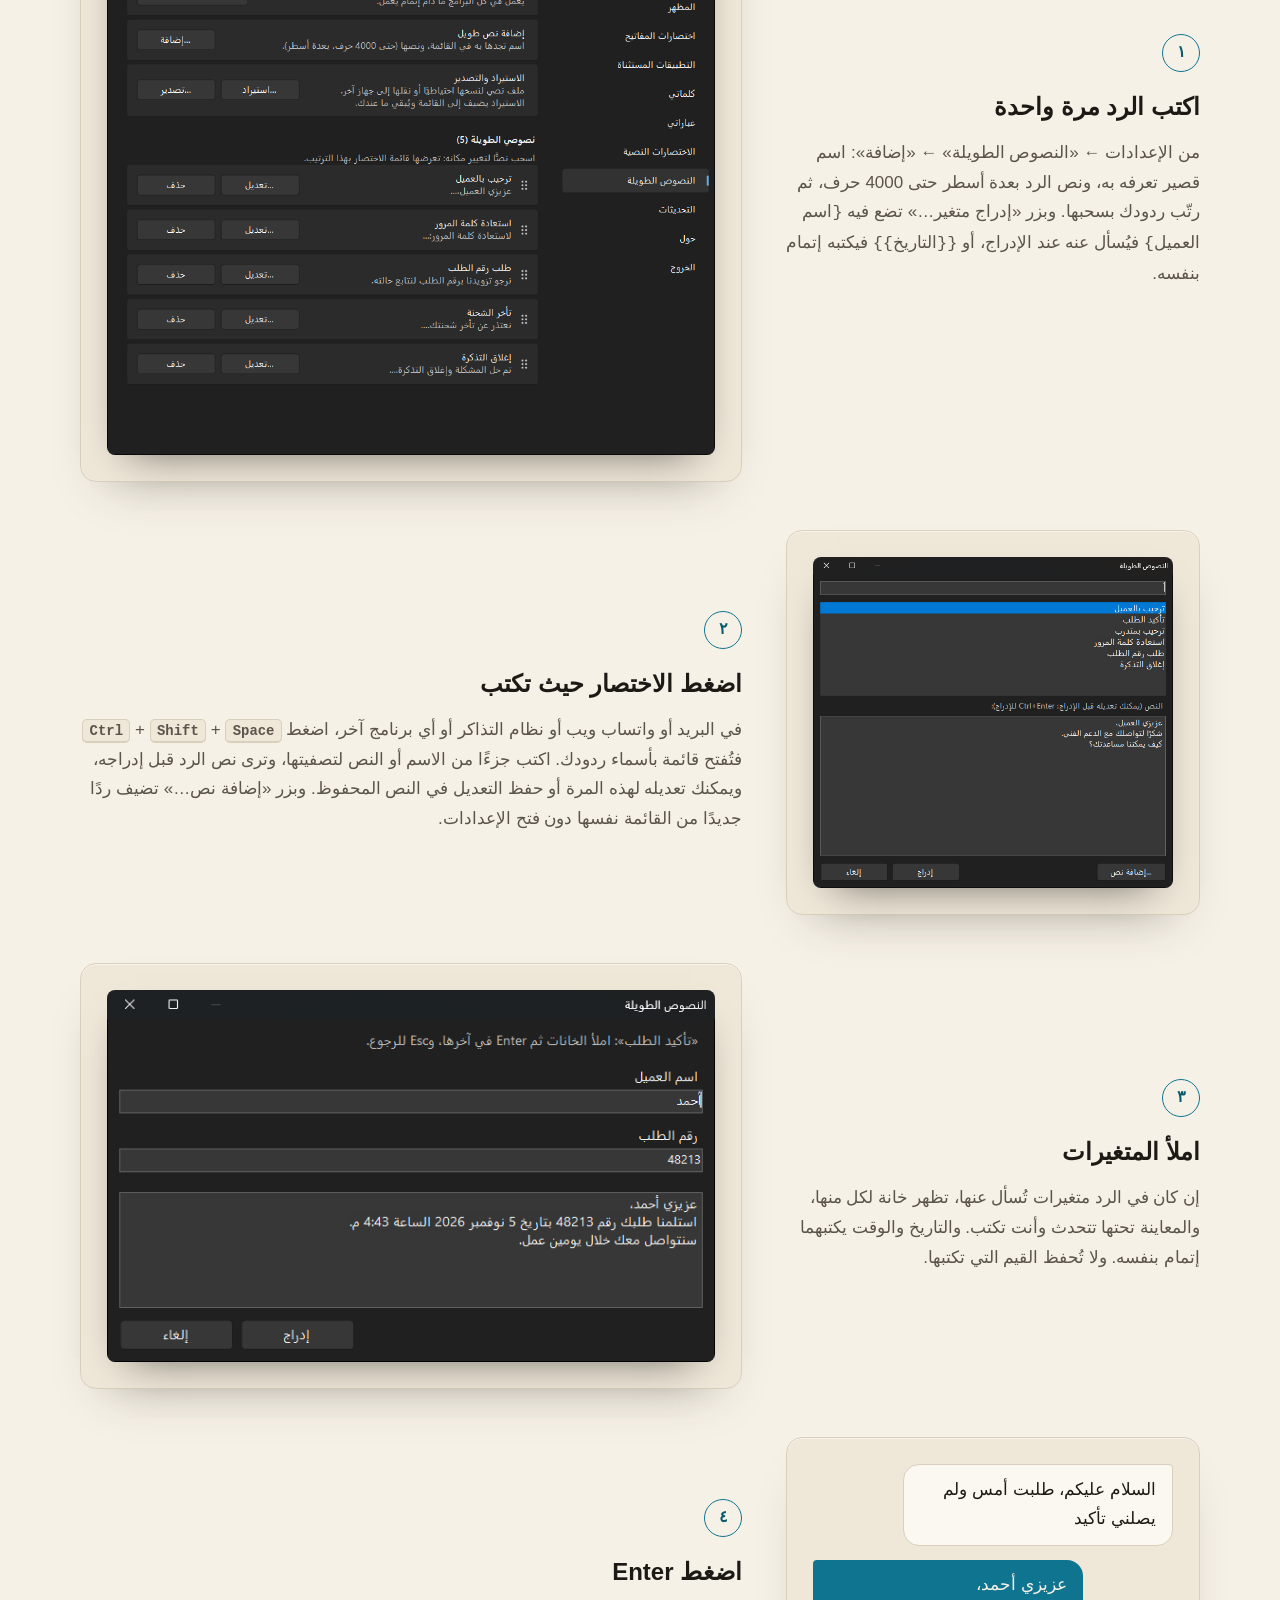
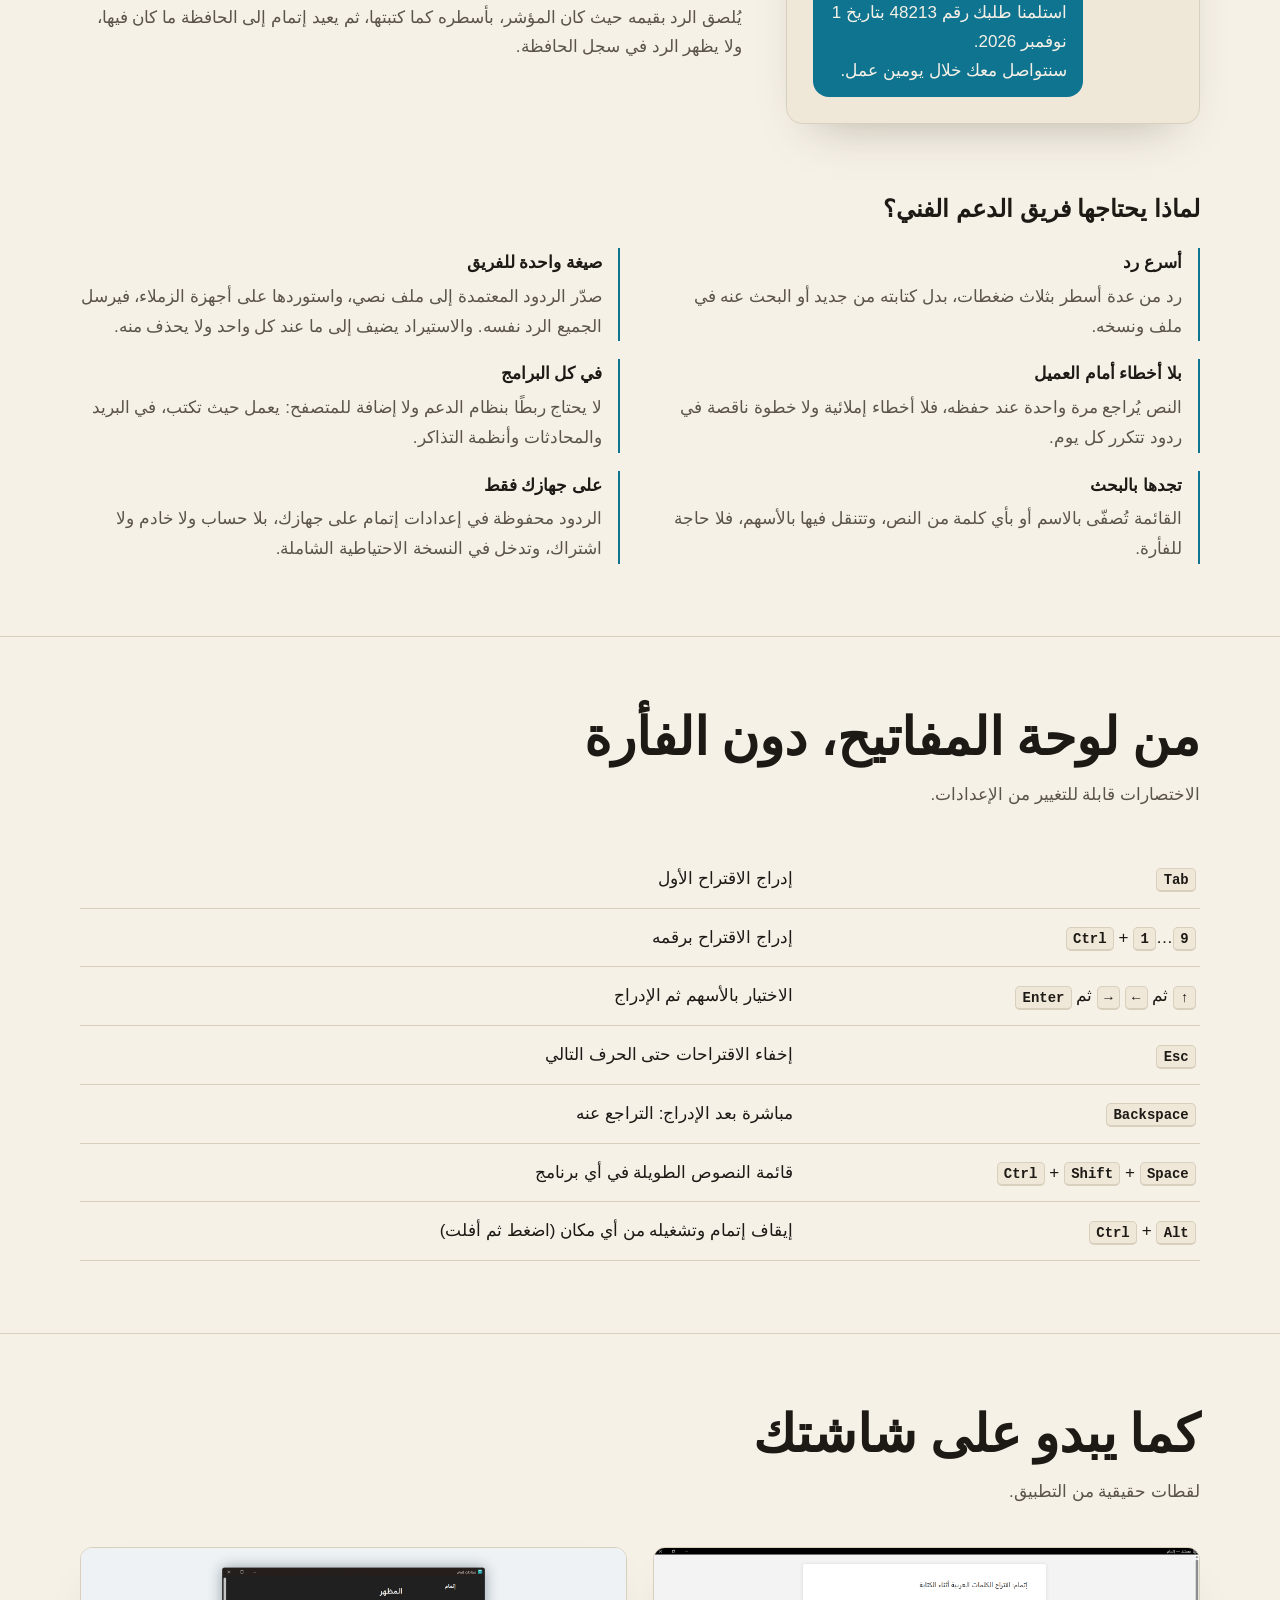
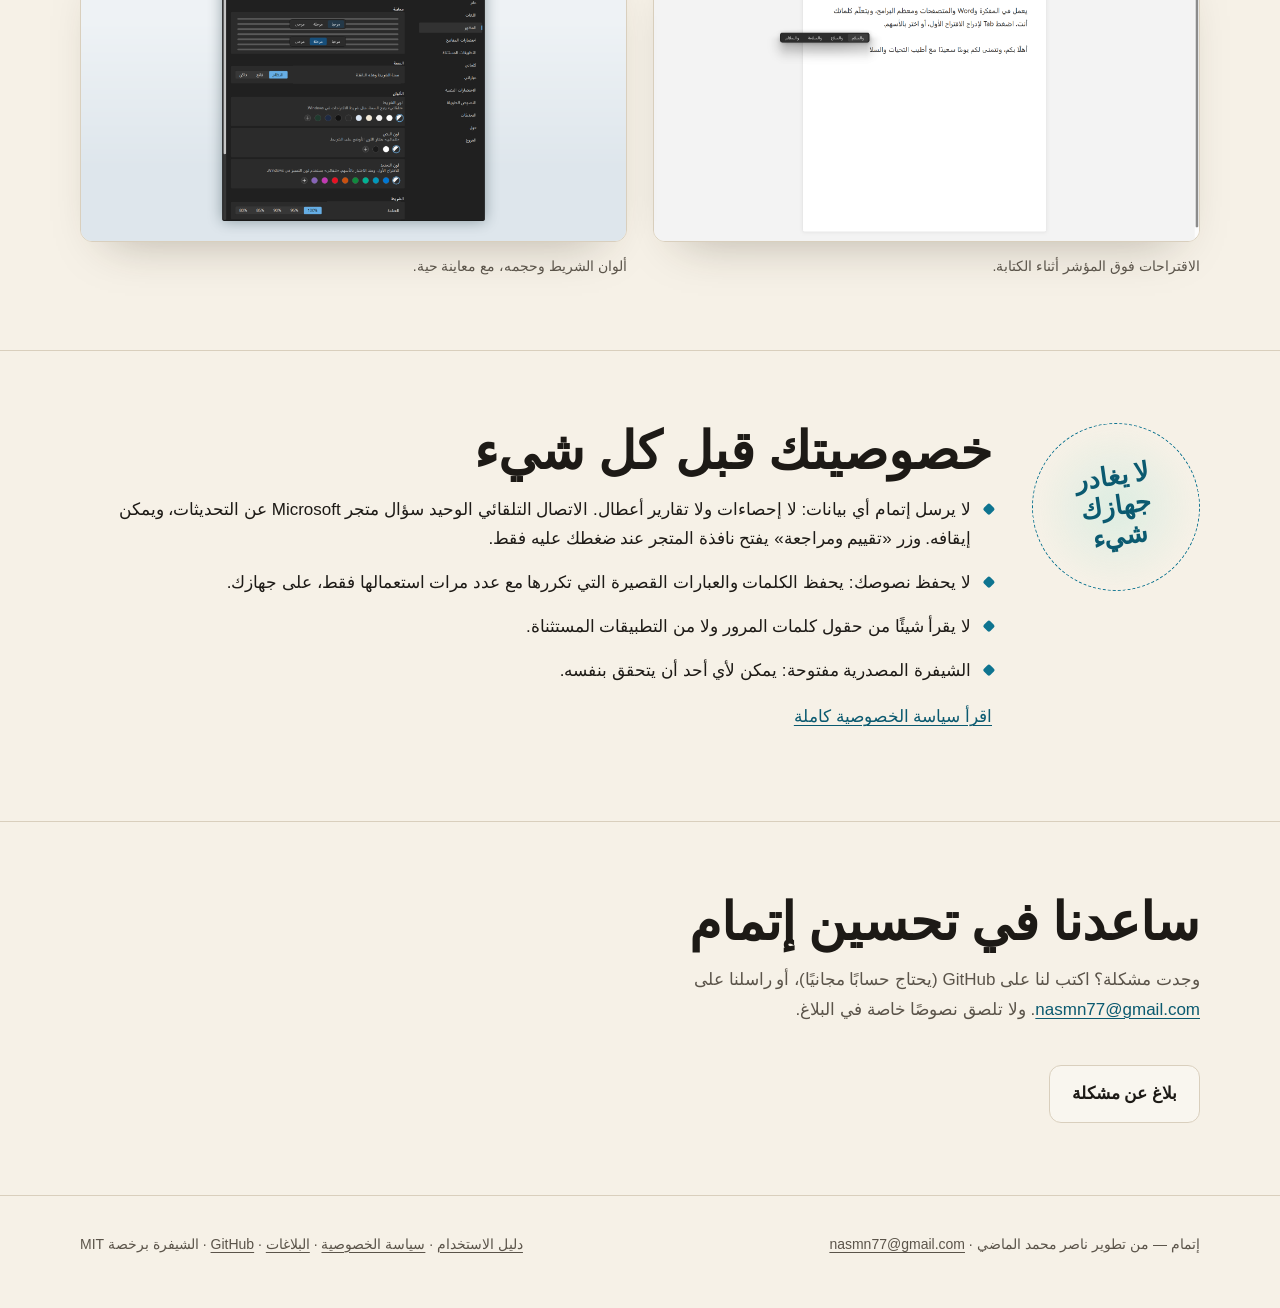
==== commit 22775c0f: "docs(site): a card for spotting mistakes and joined words Co-Authored-By: Claude Opus 5.5 <noreply@a" ====
--- a/site/index.html
+++ b/site/index.html
@@ -80,6 +80,7 @@
         <div class="feature"><h3>خفيف على جهازك</h3><p>لا يحمّل في الذاكرة إلا قواميس اللغات التي تفعّلها، ويحرّر ما تعطّله فورًا.</p></div>
         <div class="feature"><h3>نصوصك كما تريدها</h3><p>رتّب النصوص الطويلة بسحبها مثل إعدادات Windows، وكبّر نافذتها كما تشاء، فتفتح بالحجم الذي تركتها عليه.</p></div>
         <div class="feature"><h3>واجهة بلغتك</h3><p>تبدأ بالعربية إن كان Windows بالعربية، وإلا فبالإنجليزية، وتبدّلها بنقرة من قائمة الأيقونة.</p></div>
+        <div class="feature"><h3>يميّز الأخطاء والكلمات المتلاصقة</h3><p>«مند» ← «منذ»، و«أكتر» ← «أكثر»، و«فيالبيت» ← «في البيت»، ويقترح الصواب أولًا في الشريط لتختاره بضغطة Tab.</p></div>
         <div class="feature"><h3>قيّمه من داخله</h3><p>زر «تقييم ومراجعة» في «التحديثات» و«حول» يفتح نافذة المتجر عند ضغطك عليه.</p></div>
       </div>
     </div>
